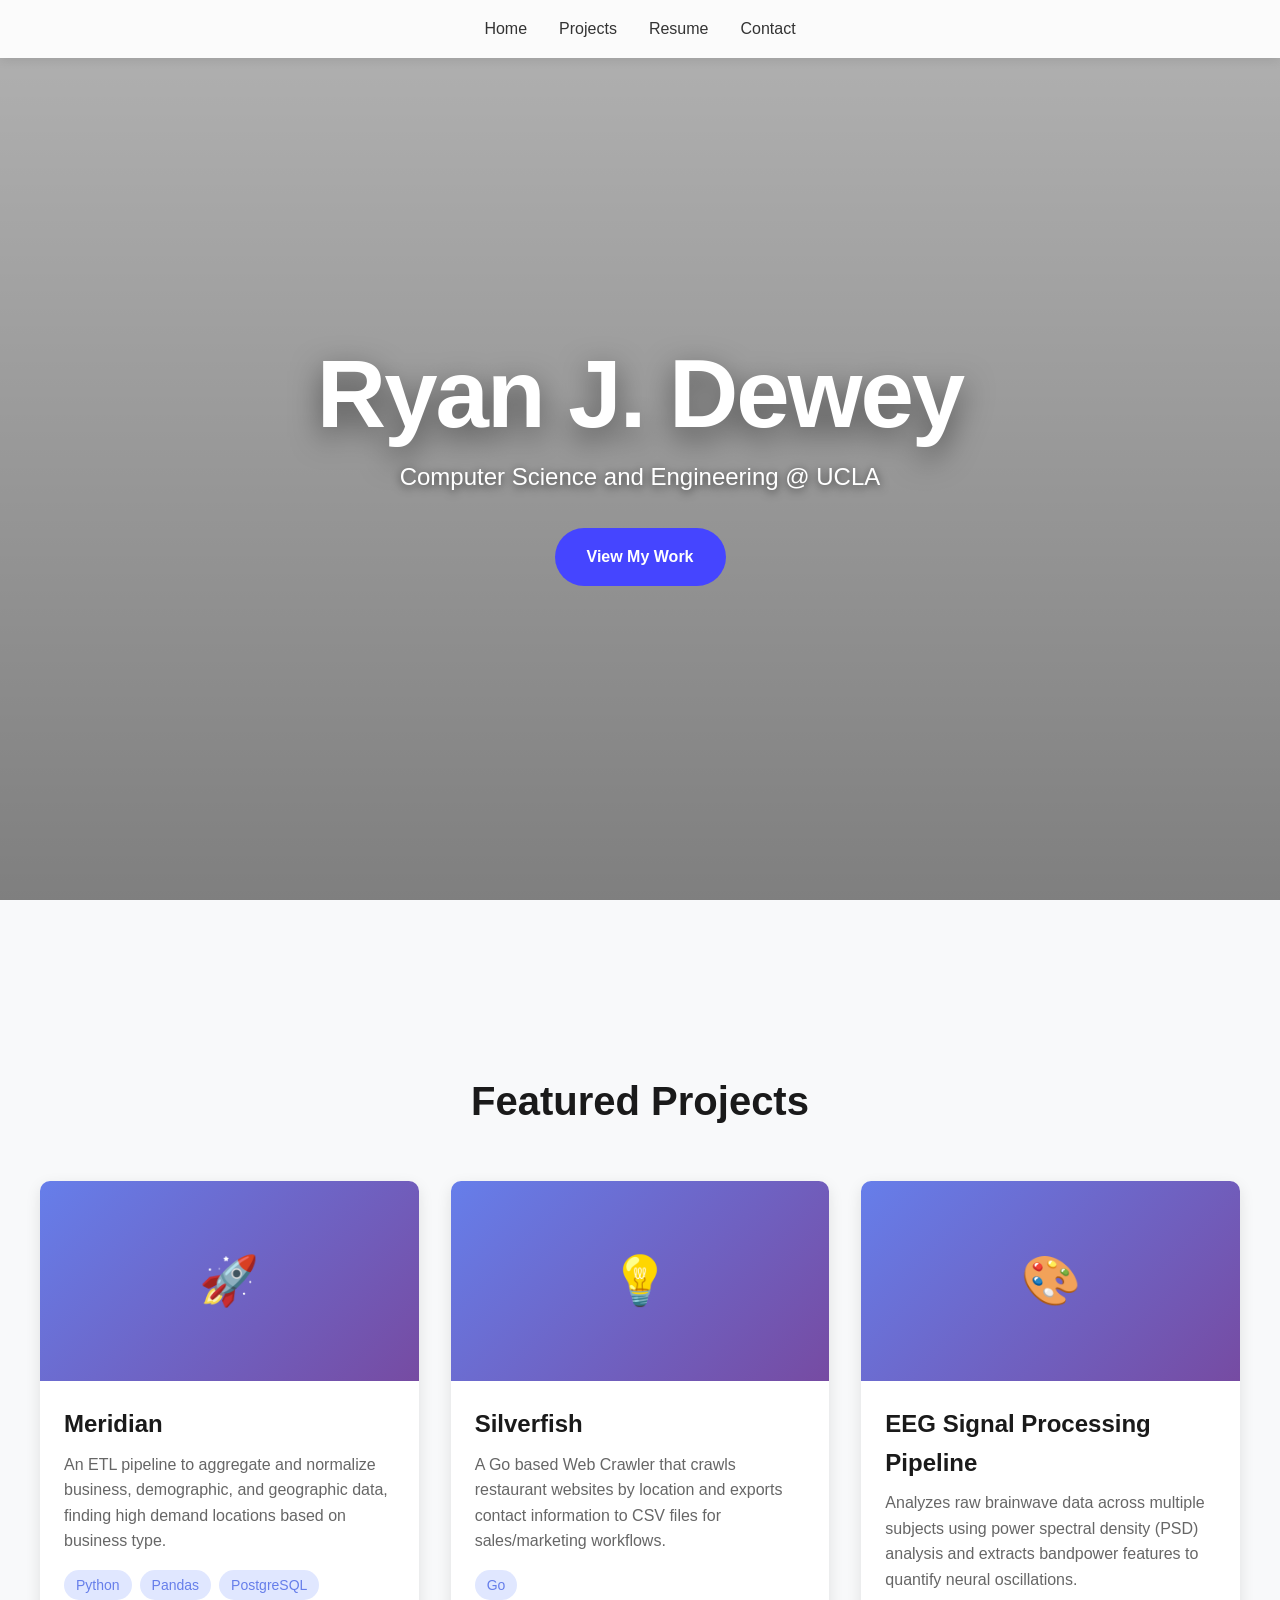
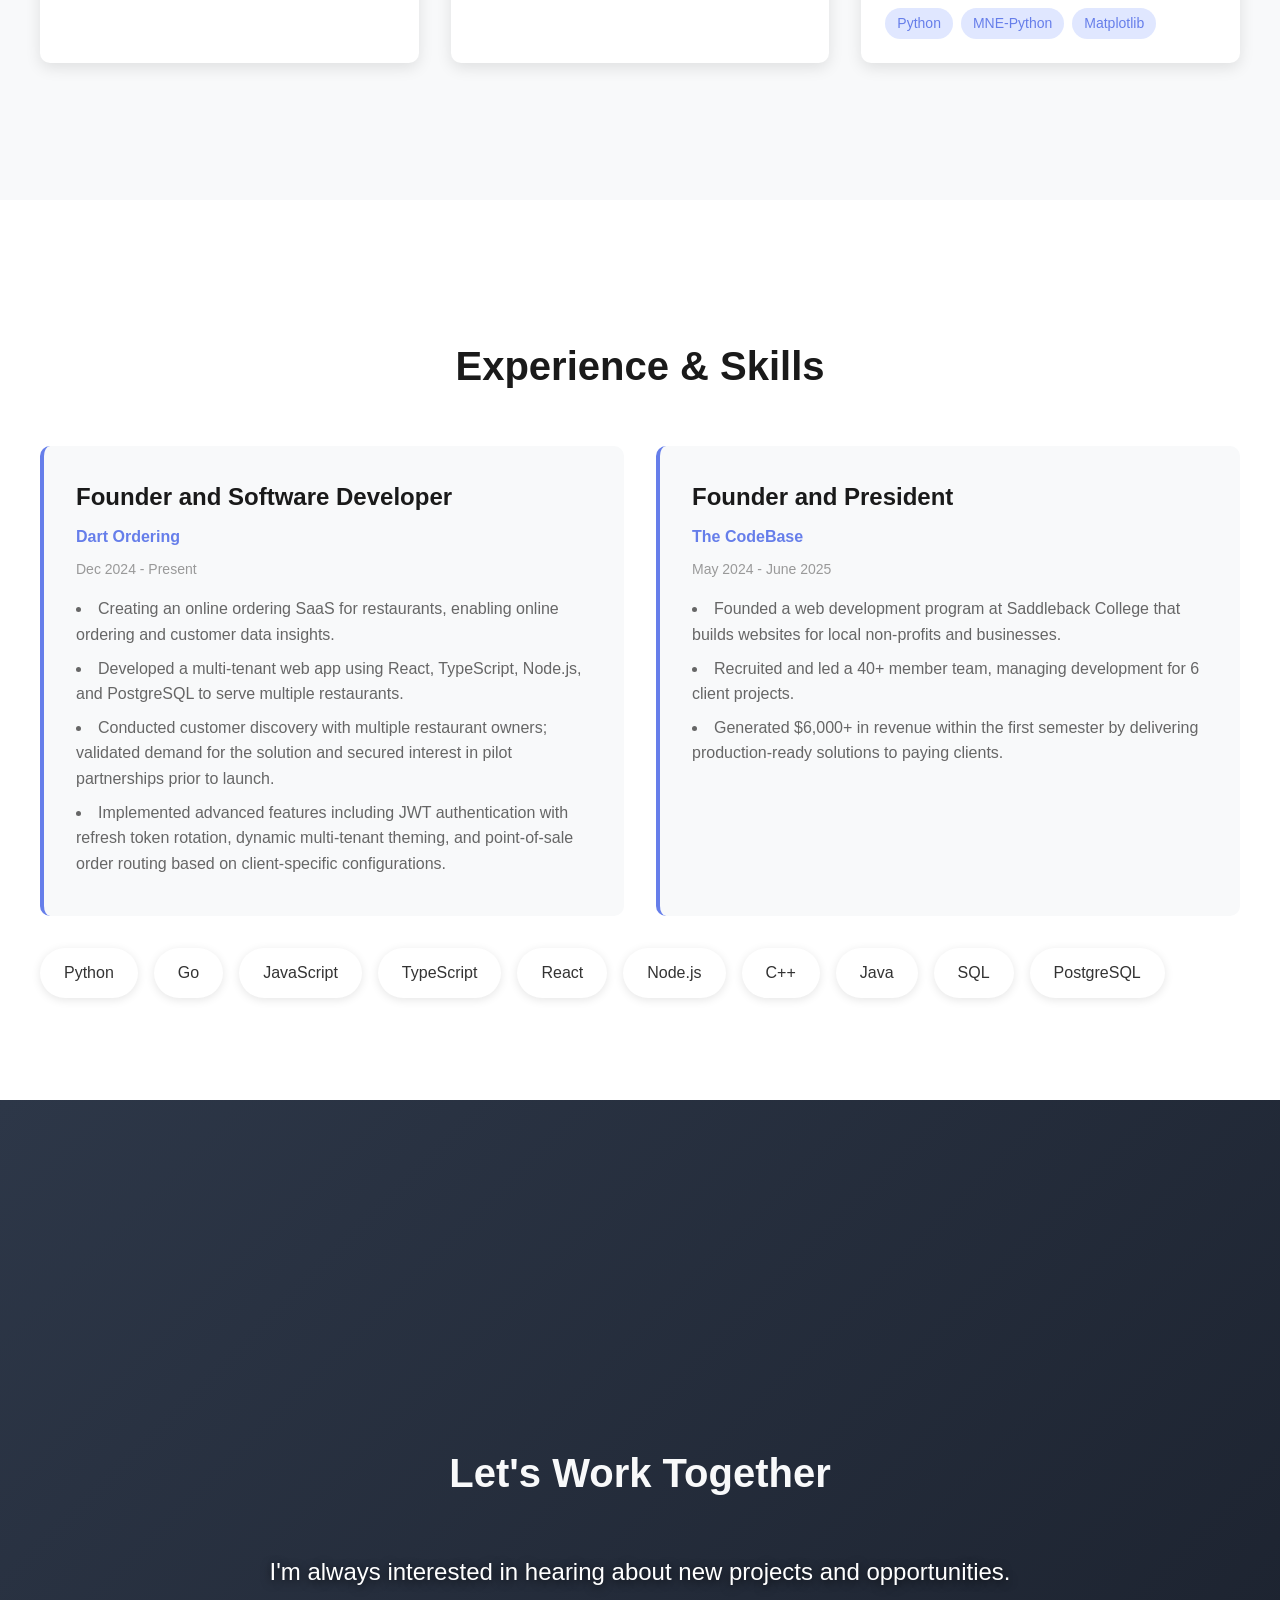
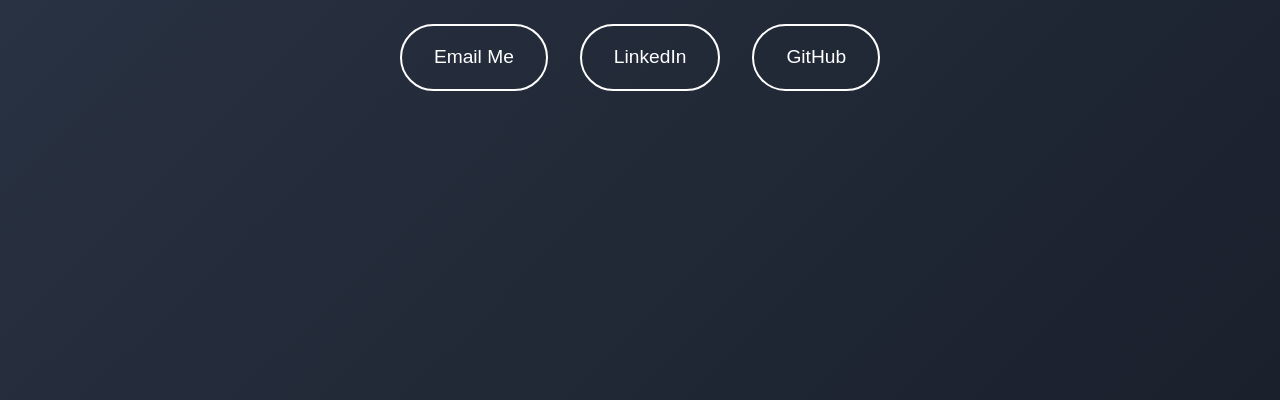
==== index.html @ 1f5902fd "Initial portfolio" ====
<!DOCTYPE html>
<html lang="en">
<head>
    <meta charset="UTF-8">
    <meta name="viewport" content="width=device-width, initial-scale=1.0">
    <title>Ryan J. Dewey</title>
    <link rel="stylesheet" href="styles.css">
    <script src="script.js" defer></script>
</head>
<body>
    <nav>
        <ul>
            <li><a href="#hero">Home</a></li>
            <li><a href="#projects">Projects</a></li>
            <li><a href="#resume">Resume</a></li>
            <li><a href="#contact">Contact</a></li>
        </ul>
    </nav>

    <section id="hero">
        <div class="container">
            <h1>Ryan J. Dewey</h1>
            <p class="subtitle">Computer Science and Engineering @ UCLA</p>
            <a href="#projects" class="cta-button">View My Work</a>
        </div>
    </section>

    <section id="projects">
        <div class="container">
            <h2>Featured Projects</h2>
            <div class="projects-grid">
                <div class="project-card">
                    <div class="project-image">🚀</div>
                    <div class="project-content">
                        <h3 class="project-title">Meridian</h3>
                        <p class="project-description">An ETL pipeline to aggregate and normalize business, demographic, and geographic data, finding high demand locations based on business type.</p>
                        <div class="project-tech">
                            <span class="tech-tag">Python</span>
                            <span class="tech-tag">Pandas</span>
                            <span class="tech-tag">PostgreSQL</span>
                        </div>
                    </div>
                </div>
                
                <div class="project-card">
                    <div class="project-image">💡</div>
                    <div class="project-content">
                        <h3 class="project-title">Silverfish</h3>
                        <p class="project-description">A Go based Web Crawler that crawls restaurant websites by location and exports contact information to CSV files for sales/marketing workflows.</p>
                        <div class="project-tech">
                            <span class="tech-tag">Go</span>
                        </div>
                    </div>
                </div>
                
                <div class="project-card">
                    <div class="project-image">🎨</div>
                    <div class="project-content">
                        <h3 class="project-title">EEG Signal Processing Pipeline</h3>
                        <p class="project-description">Analyzes raw brainwave data across multiple subjects using power spectral density (PSD) analysis and extracts bandpower features to quantify neural oscillations.</p>
                        <div class="project-tech">
                            <span class="tech-tag">Python</span>
                            <span class="tech-tag">MNE-Python</span>
                            <span class="tech-tag">Matplotlib</span>
                        </div>
                    </div>
                </div>
            </div>
        </div>
    </section>

    <section id="resume">
        <div class="container">
            <h2>Experience & Skills</h2>
            <div class="resume-grid">
                <div class="resume-card">
                    <h3>Founder and Software Developer</h3>
                    <div class="company">Dart Ordering</div>
                    <div class="date">Dec 2024 - Present</div>
                    <ul>
                        <li>Creating an online ordering SaaS for restaurants, enabling online ordering and customer data insights.</li>
                        <li>Developed a multi-tenant web app using React, TypeScript, Node.js, and PostgreSQL to serve multiple restaurants.</li>
                        <li>Conducted customer discovery with multiple restaurant owners; validated demand for the solution and secured interest in pilot partnerships prior to launch.</li>
                        <li>Implemented advanced features including JWT authentication with refresh token rotation, dynamic multi-tenant theming, and point-of-sale order routing based on client-specific configurations.</li>
                    </ul>
                </div>
                
                <div class="resume-card">
                    <h3>Founder and President</h3>
                    <div class="company">The CodeBase</div>
                    <div class="date">May 2024 - June 2025</div>
                    <ul>
                        <li>Founded a web development program at Saddleback College that builds websites for local non-profits and businesses.</li>
                        <li>Recruited and led a 40+ member team, managing development for 6 client projects.</li>
                        <li>Generated $6,000+ in revenue within the first semester by delivering production-ready solutions to paying clients.</li>
                    </ul>
                </div>
                
            </div>
            
            <div class="skills">
                <span class="skill">Python</span>
                <span class="skill">Go</span>
                <span class="skill">JavaScript</span>
                <span class="skill">TypeScript</span>
                <span class="skill">React</span>
                <span class="skill">Node.js</span>
                <span class="skill">C++</span>
                <span class="skill">Java</span>
                <span class="skill">SQL</span>
                <span class="skill">PostgreSQL</span>
            </div>
        </div>
    </section>

    <section id="contact">
        <div class="container">
            <h2>Let's Work Together</h2>
            <p class="subtitle">I'm always interested in hearing about new projects and opportunities.</p>
            <div class="contact-links">
                <a href="mailto:ryandewey6@icloud.com" class="contact-link" target="_blank">Email Me</a>
                <a href="https://linkedin.com/in/ryandewey4" class="contact-link" target="_blank">LinkedIn</a>
                <a href="https://github.com/RyanDewey" class="contact-link" target="_blank">GitHub</a>
            </div>
        </div>
    </section>
</body>
</html>
---- styles.css ----
* {
    margin: 0;
    padding: 0;
    box-sizing: border-box;
}

body {
    font-family: -apple-system, BlinkMacSystemFont, 'Segoe UI', Roboto, Oxygen, Ubuntu, Cantarell, sans-serif;
    line-height: 1.6;
    color: #333;
    background: #fff;
}

nav {
    position: fixed;
    top: 0;
    width: 100%;
    background: rgba(255, 255, 255, 0.95);
    backdrop-filter: blur(10px);
    z-index: 1000;
    padding: 1rem 2rem;
    box-shadow: 0 2px 10px rgba(0,0,0,0.1);
}

nav ul {
    list-style: none;
    display: flex;
    justify-content: center;
    gap: 2rem;
}

nav a {
    text-decoration: none;
    color: #333;
    font-weight: 500;
    transition: color 0.3s;
}

nav a:hover {
    color: #6366f1;
}

section {
    min-height: 100vh;
    padding: 6rem 2rem 4rem;
    display: flex;
    align-items: center;
    justify-content: center;
}

.container {
    max-width: 1200px;
    width: 100%;
}

/* Hero Section */
#hero {
    background: url('https://images.unsplash.com/photo-1444723121867-7a241cacace9?q=80&w=2070&auto=format&fit=crop') center/cover no-repeat;
    color: white;
    text-align: center;
    position: relative;
    overflow: hidden;
}

#hero::before {
    content: '';
    position: absolute;
    top: 0;
    left: 0;
    right: 0;
    bottom: 0;
    background: linear-gradient(to bottom, rgba(0,0,0,0.3) 0%, rgba(0,0,0,0.5) 100%);
    z-index: 1;
}

#hero .container {
    position: relative;
    z-index: 2;
}

h1 {
    font-size: 6rem;
    margin-bottom: 1rem;
    animation: fadeInUp 0.8s ease;
    font-weight: 800;
    letter-spacing: -2px;
    text-shadow: 0 10px 30px rgba(0,0,0,0.5);
    mix-blend-mode: screen;
    line-height: 1;
}

.subtitle {
    font-size: 1.5rem;
    margin-bottom: 2rem;
    opacity: 1;
    animation: fadeInUp 0.8s ease 0.2s backwards;
    text-shadow: 0 2px 10px rgba(0,0,0,0.7);
}

.cta-button {
    display: inline-block;
    padding: 1rem 2rem;
    background: rgb(69, 69, 255);
    color: white;
    text-decoration: none;
    border-radius: 50px;
    font-weight: 600;
    transition: transform 0.3s, box-shadow 0.3s;
    animation: fadeInUp 0.8s ease 0.4s backwards;
}

.cta-button:hover {
    transform: translateY(-2px);
    box-shadow: 0 10px 25px rgba(102, 126, 234, 0.4);
    background: #7072ff;
}

/* Projects Section */
#projects {
    background: #f8f9fa;
}

h2 {
    font-size: 2.5rem;
    margin-bottom: 3rem;
    text-align: center;
    color: #1a1a1a;
}

.projects-grid {
    display: grid;
    grid-template-columns: repeat(auto-fit, minmax(300px, 1fr));
    gap: 2rem;
}

.project-card {
    background: white;
    border-radius: 10px;
    overflow: hidden;
    box-shadow: 0 5px 15px rgba(0,0,0,0.1);
    transition: transform 0.3s, box-shadow 0.3s;
}

.project-card:hover {
    transform: translateY(-10px);
    box-shadow: 0 15px 35px rgba(0,0,0,0.2);
}

.project-image {
    width: 100%;
    height: 200px;
    background: linear-gradient(135deg, #667eea 0%, #764ba2 100%);
    display: flex;
    align-items: center;
    justify-content: center;
    font-size: 3rem;
    color: white;
}

.project-content {
    padding: 1.5rem;
}

.project-title {
    font-size: 1.5rem;
    margin-bottom: 0.5rem;
    color: #1a1a1a;
}

.project-description {
    color: #666;
    margin-bottom: 1rem;
}

.project-tech {
    display: flex;
    flex-wrap: wrap;
    gap: 0.5rem;
}

.tech-tag {
    padding: 0.25rem 0.75rem;
    background: #e0e7ff;
    color: #667eea;
    border-radius: 20px;
    font-size: 0.875rem;
}

/* Resume Section */
#resume {
    background: white;
}

.resume-grid {
    display: grid;
    grid-template-columns: repeat(auto-fit, minmax(300px, 1fr));
    gap: 2rem;
}

.resume-card {
    padding: 2rem;
    background: #f8f9fa;
    border-radius: 10px;
    border-left: 4px solid #667eea;
}

.resume-card h3 {
    font-size: 1.5rem;
    margin-bottom: 0.5rem;
    color: #1a1a1a;
}

.resume-card .company {
    color: #667eea;
    font-weight: 600;
    margin-bottom: 0.5rem;
}

.resume-card .date {
    color: #999;
    font-size: 0.875rem;
    margin-bottom: 1rem;
}

.resume-card ul {
    list-style-position: inside;
    color: #666;
}

.resume-card li {
    margin-bottom: 0.5rem;
}

.skills {
    display: flex;
    flex-wrap: wrap;
    gap: 1rem;
    margin-top: 2rem;
}

.skill {
    padding: 0.75rem 1.5rem;
    background: white;
    border-radius: 50px;
    box-shadow: 0 2px 10px rgba(0,0,0,0.1);
    font-weight: 500;
}

/* Contact Section */
#contact {
    background: linear-gradient(135deg, #2d3748 0%, #1a202c 100%);
    color: white;
    text-align: center;
}

#contact h2 {
    color: #f8f9fa;
}

.contact-links {
    display: flex;
    justify-content: center;
    gap: 2rem;
    margin-top: 2rem;
}

.contact-link {
    color: white;
    text-decoration: none;
    font-size: 1.2rem;
    padding: 1rem 2rem;
    border: 2px solid white;
    border-radius: 50px;
    transition: background 0.3s, color 0.3s;
}

.contact-link:hover {
    background: white;
    color: #2d3748;
}

@keyframes fadeInUp {
    from {
        opacity: 0;
        transform: translateY(30px);
    }
    to {
        opacity: 1;
        transform: translateY(0);
    }
}

@media (max-width: 768px) {
    h1 {
        font-size: 2.5rem;
    }
    
    .subtitle {
        font-size: 1.2rem;
    }
    
    nav ul {
        gap: 1rem;
    }
    
    .contact-links {
        flex-direction: column;
        align-items: center;
    }
}
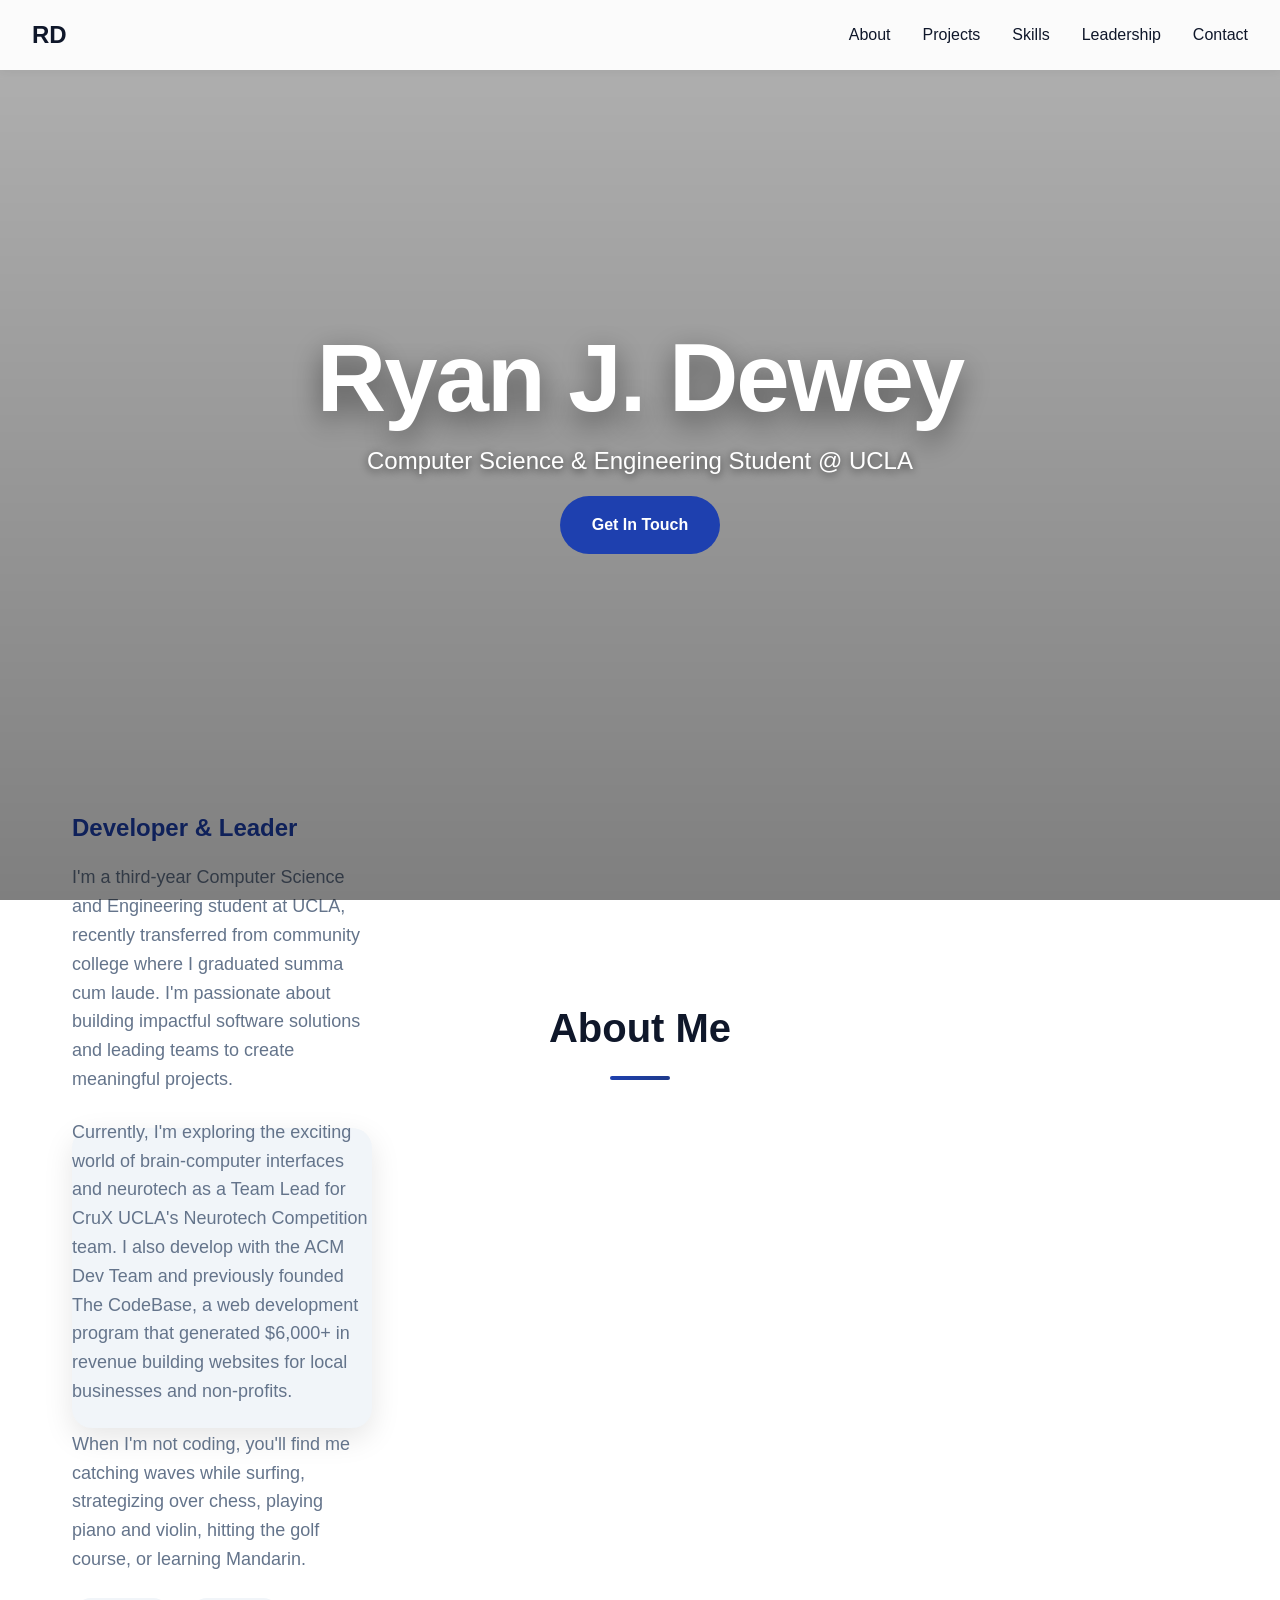
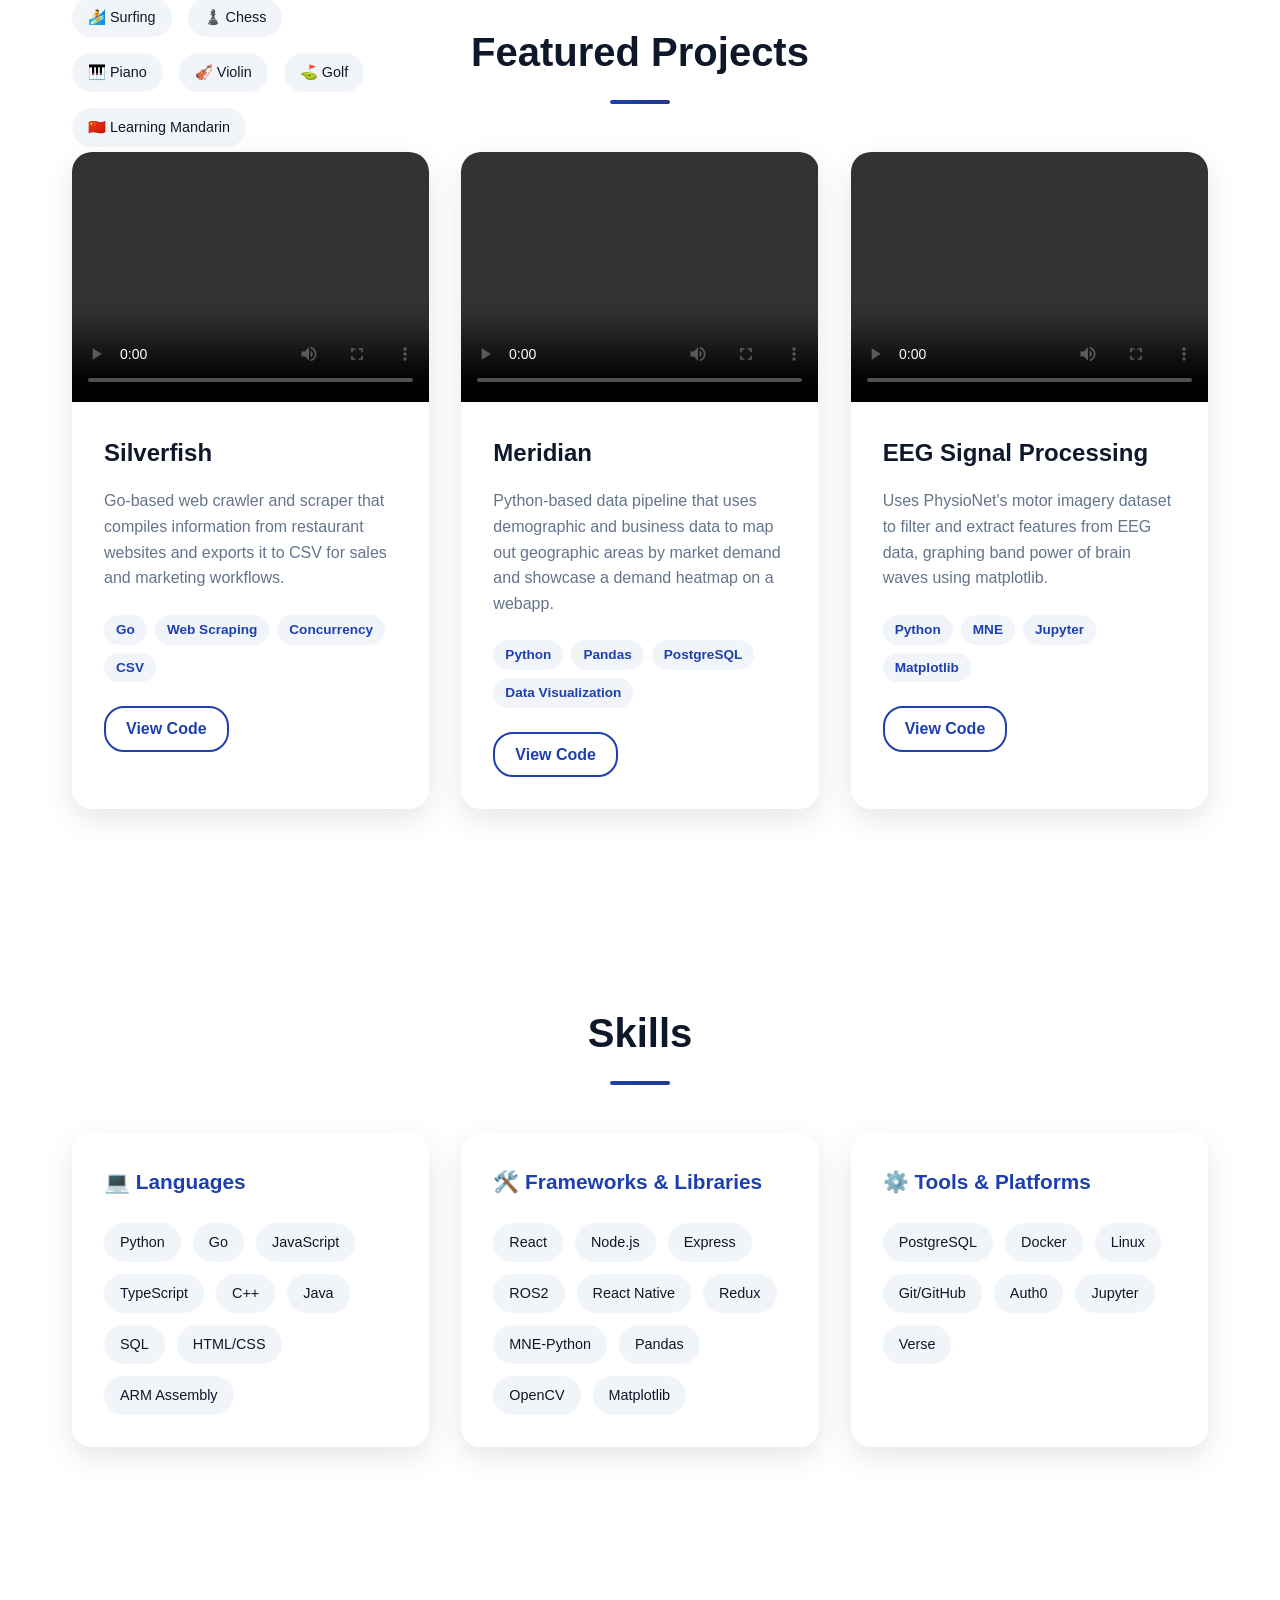
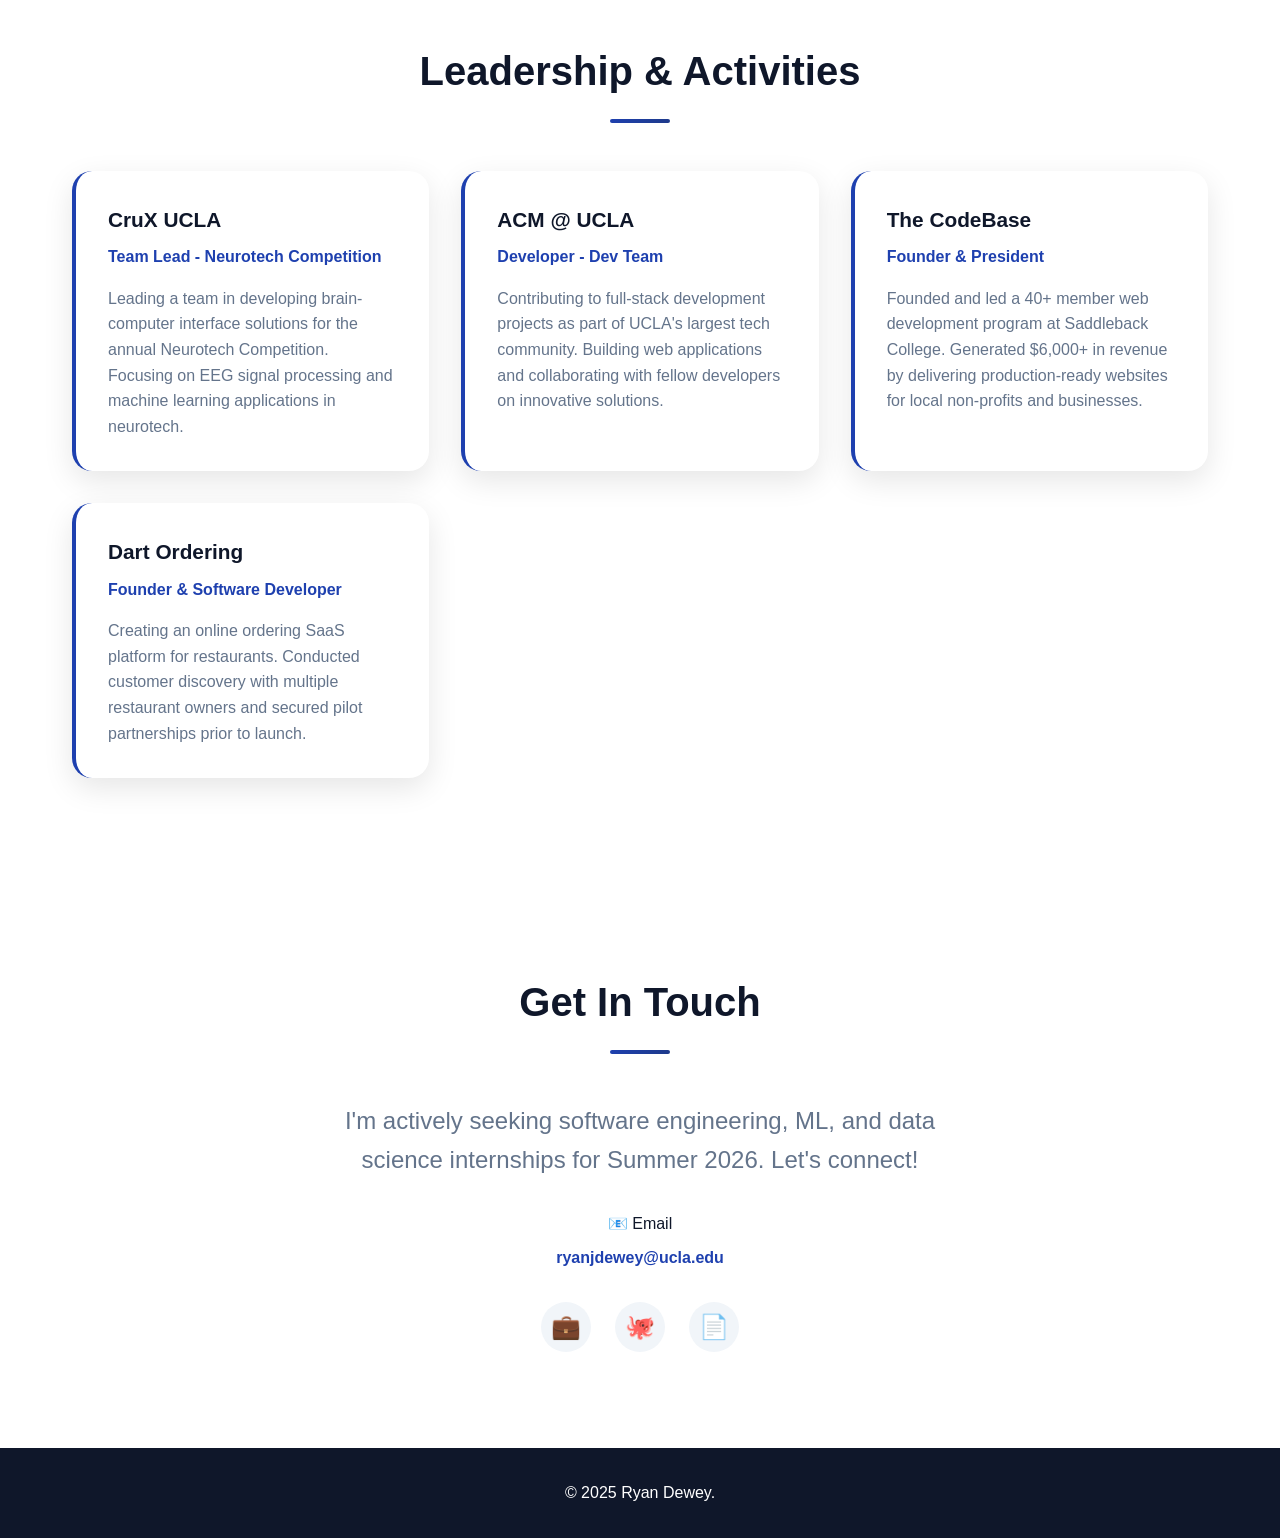
==== commit 43a304dd: "Edited about me and project sections" ====
--- a/index.html
+++ b/index.html
@@ -5,124 +5,231 @@
     <meta name="viewport" content="width=device-width, initial-scale=1.0">
     <title>Ryan J. Dewey</title>
     <link rel="stylesheet" href="styles.css">
-    <script src="script.js" defer></script>
+    <script src="script.js"></script>
 </head>
 <body>
-    <nav>
-        <ul>
-            <li><a href="#hero">Home</a></li>
-            <li><a href="#projects">Projects</a></li>
-            <li><a href="#resume">Resume</a></li>
-            <li><a href="#contact">Contact</a></li>
-        </ul>
+    <nav class="nav">
+        <div class="nav-content">
+            <a href="#" class="nav-logo">RD</a>
+            <ul class="nav-links">
+                <li><a href="#about">About</a></li>
+                <li><a href="#projects">Projects</a></li>
+                <li><a href="#skills">Skills</a></li>
+                <li><a href="#leadership">Leadership</a></li>
+                <li><a href="#contact">Contact</a></li>
+            </ul>
+        </div>
     </nav>
 
-    <section id="hero">
-        <div class="container">
+    <section class="hero">
+        <div class="hero-content">
             <h1>Ryan J. Dewey</h1>
-            <p class="subtitle">Computer Science and Engineering @ UCLA</p>
-            <a href="#projects" class="cta-button">View My Work</a>
+            <p class="subtitle">Computer Science & Engineering Student @ UCLA</p>
+            <a href="#contact" class="cta-button">Get In Touch</a>
+        </div>
+    </section>
+
+    <section id="about">
+        <h2 class="section-title">About Me</h2>
+        <div class="about-content">
+            <div class="about-image">
+                <img src=""
+            </div>
+            <div class="about-text">
+                <h3>Developer & Leader</h3>
+                <p>I'm a third-year Computer Science and Engineering student at UCLA, recently transferred from community college where I graduated summa cum laude. I'm passionate about building impactful software solutions and leading teams to create meaningful projects.</p>
+                <p>Currently, I'm exploring the exciting world of brain-computer interfaces and neurotech as a Team Lead for CruX UCLA's Neurotech Competition team. I also develop with the ACM Dev Team and previously founded The CodeBase, a web development program that generated $6,000+ in revenue building websites for local businesses and non-profits.</p>
+                <p>When I'm not coding, you'll find me catching waves while surfing, strategizing over chess, playing piano and violin, hitting the golf course, or learning Mandarin.</p>
+                <div class="hobbies">
+                    <span class="hobby-tag">🏄 Surfing</span>
+                    <span class="hobby-tag">♟️ Chess</span>
+                    <span class="hobby-tag">🎹 Piano</span>
+                    <span class="hobby-tag">🎻 Violin</span>
+                    <span class="hobby-tag">⛳ Golf</span>
+                    <span class="hobby-tag">🇨🇳 Learning Mandarin</span>
+                </div>
+            </div>
         </div>
     </section>
 
     <section id="projects">
-        <div class="container">
-            <h2>Featured Projects</h2>
-            <div class="projects-grid">
-                <div class="project-card">
-                    <div class="project-image">🚀</div>
-                    <div class="project-content">
-                        <h3 class="project-title">Meridian</h3>
-                        <p class="project-description">An ETL pipeline to aggregate and normalize business, demographic, and geographic data, finding high demand locations based on business type.</p>
-                        <div class="project-tech">
-                            <span class="tech-tag">Python</span>
-                            <span class="tech-tag">Pandas</span>
-                            <span class="tech-tag">PostgreSQL</span>
-                        </div>
-                    </div>
-                </div>
-                
-                <div class="project-card">
-                    <div class="project-image">💡</div>
-                    <div class="project-content">
-                        <h3 class="project-title">Silverfish</h3>
-                        <p class="project-description">A Go based Web Crawler that crawls restaurant websites by location and exports contact information to CSV files for sales/marketing workflows.</p>
-                        <div class="project-tech">
-                            <span class="tech-tag">Go</span>
-                        </div>
-                    </div>
-                </div>
-                
-                <div class="project-card">
-                    <div class="project-image">🎨</div>
-                    <div class="project-content">
-                        <h3 class="project-title">EEG Signal Processing Pipeline</h3>
-                        <p class="project-description">Analyzes raw brainwave data across multiple subjects using power spectral density (PSD) analysis and extracts bandpower features to quantify neural oscillations.</p>
-                        <div class="project-tech">
-                            <span class="tech-tag">Python</span>
-                            <span class="tech-tag">MNE-Python</span>
-                            <span class="tech-tag">Matplotlib</span>
-                        </div>
-                    </div>
-                </div>
-            </div>
-        </div>
-    </section>
-
-    <section id="resume">
-        <div class="container">
-            <h2>Experience & Skills</h2>
-            <div class="resume-grid">
-                <div class="resume-card">
-                    <h3>Founder and Software Developer</h3>
-                    <div class="company">Dart Ordering</div>
-                    <div class="date">Dec 2024 - Present</div>
-                    <ul>
-                        <li>Creating an online ordering SaaS for restaurants, enabling online ordering and customer data insights.</li>
-                        <li>Developed a multi-tenant web app using React, TypeScript, Node.js, and PostgreSQL to serve multiple restaurants.</li>
-                        <li>Conducted customer discovery with multiple restaurant owners; validated demand for the solution and secured interest in pilot partnerships prior to launch.</li>
-                        <li>Implemented advanced features including JWT authentication with refresh token rotation, dynamic multi-tenant theming, and point-of-sale order routing based on client-specific configurations.</li>
-                    </ul>
-                </div>
-                
-                <div class="resume-card">
-                    <h3>Founder and President</h3>
-                    <div class="company">The CodeBase</div>
-                    <div class="date">May 2024 - June 2025</div>
-                    <ul>
-                        <li>Founded a web development program at Saddleback College that builds websites for local non-profits and businesses.</li>
-                        <li>Recruited and led a 40+ member team, managing development for 6 client projects.</li>
-                        <li>Generated $6,000+ in revenue within the first semester by delivering production-ready solutions to paying clients.</li>
-                    </ul>
-                </div>
-                
-            </div>
+        <h2 class="section-title">Featured Projects</h2>
+        <div class="projects-grid">
+            <div class="project-card fade-in">
+                <div class="project-demo">
+                    <video class="demo-placeholder" controls>
+                        <source src="placeholder-demo.mp4" type="video/mp4">
+                        Your browser does not support the video tag.
+                    </video>
+                </div>
+                <div class="project-content">
+                    <h3>Silverfish</h3>
+                    <p>Go-based web crawler and scraper that compiles information from restaurant websites and exports it to CSV for sales and marketing workflows.</p>
+                    <div class="tech-stack">
+                        <span class="tech-tag">Go</span>
+                        <span class="tech-tag">Web Scraping</span>
+                        <span class="tech-tag">Concurrency</span>
+                        <span class="tech-tag">CSV</span>
+                    </div>
+                    <div class="project-links">
+                        <a href="https://github.com/RyanDewey/silverfish" target="_blank" class="project-link">View Code</a>
+                    </div>
+                </div>
+            </div>
+
+            <div class="project-card fade-in">
+                <div class="project-demo">
+                    <video class="demo-placeholder" controls>
+                        <source src="placeholder-demo.mp4" type="video/mp4">
+                        Your browser does not support the video tag.
+                    </video>
+                </div>
+                <div class="project-content">
+                    <h3>Meridian</h3>
+                    <p>Python-based data pipeline that uses demographic and business data to map out geographic areas by market demand and showcase a demand heatmap on a webapp.</p>
+                    <div class="tech-stack">
+                        <span class="tech-tag">Python</span>
+                        <span class="tech-tag">Pandas</span>
+                        <span class="tech-tag">PostgreSQL</span>
+                        <span class="tech-tag">Data Visualization</span>
+                    </div>
+                    <div class="project-links">
+                        <a href="https://github.com/RyanDewey/meridian" target="_blank" class="project-link">View Code</a>
+                    </div>
+                </div>
+            </div>
+
+            <div class="project-card fade-in">
+                <div class="project-demo">
+                    <video class="demo-placeholder" controls>
+                        <source src="placeholder-demo.mp4" type="video/mp4">
+                        Your browser does not support the video tag.
+                    </video>
+                </div>
+                <div class="project-content">
+                    <h3>EEG Signal Processing</h3>
+                    <p>Uses PhysioNet's motor imagery dataset to filter and extract features from EEG data, graphing band power of brain waves using matplotlib.</p>
+                    <div class="tech-stack">
+                        <span class="tech-tag">Python</span>
+                        <span class="tech-tag">MNE</span>
+                        <span class="tech-tag">Jupyter</span>
+                        <span class="tech-tag">Matplotlib</span>
+                    </div>
+                    <div class="project-links">
+                        <a href="https://github.com/RyanDewey/EEG-Processing-Pipeline" target="_blank" class="project-link">View Code</a>
+                    </div>
+                </div>
+            </div>
+        </div>
+    </section>
+
+    <section id="skills">
+        <h2 class="section-title">Skills</h2>
+        <div class="skills-container">
+            <div class="skill-category fade-in">
+                <h3>💻 Languages</h3>
+                <div class="skill-list">
+                    <span class="skill-item">Python</span>
+                    <span class="skill-item">Go</span>
+                    <span class="skill-item">JavaScript</span>
+                    <span class="skill-item">TypeScript</span>
+                    <span class="skill-item">C++</span>
+                    <span class="skill-item">Java</span>
+                    <span class="skill-item">SQL</span>
+                    <span class="skill-item">HTML/CSS</span>
+                    <span class="skill-item">ARM Assembly</span>
+                </div>
+            </div>
+
+            <div class="skill-category fade-in">
+                <h3>🛠️ Frameworks & Libraries</h3>
+                <div class="skill-list">
+                    <span class="skill-item">React</span>
+                    <span class="skill-item">Node.js</span>
+                    <span class="skill-item">Express</span>
+                    <span class="skill-item">ROS2</span>
+                    <span class="skill-item">React Native</span>
+                    <span class="skill-item">Redux</span>
+                    <span class="skill-item">MNE-Python</span>
+                    <span class="skill-item">Pandas</span>
+                    <span class="skill-item">OpenCV</span>
+                    <span class="skill-item">Matplotlib</span>
+                </div>
+            </div>
+
+            <div class="skill-category fade-in">
+                <h3>⚙️ Tools & Platforms</h3>
+                <div class="skill-list">
+                    <span class="skill-item">PostgreSQL</span>
+                    <span class="skill-item">Docker</span>
+                    <span class="skill-item">Linux</span>
+                    <span class="skill-item">Git/GitHub</span>
+                    <span class="skill-item">Auth0</span>
+                    <span class="skill-item">Jupyter</span>
+                    <span class="skill-item">Verse</span>
+                </div>
+            </div>
+        </div>
+    </section>
+
+    <section id="leadership">
+        <h2 class="section-title">Leadership & Activities</h2>
+        <div class="leadership-grid">
+            <div class="leadership-card fade-in">
+                <h3>CruX UCLA</h3>
+                <p class="role">Team Lead - Neurotech Competition</p>
+                <p>Leading a team in developing brain-computer interface solutions for the annual Neurotech Competition. Focusing on EEG signal processing and machine learning applications in neurotech.</p>
+            </div>
+
+            <div class="leadership-card fade-in">
+                <h3>ACM @ UCLA</h3>
+                <p class="role">Developer - Dev Team</p>
+                <p>Contributing to full-stack development projects as part of UCLA's largest tech community. Building web applications and collaborating with fellow developers on innovative solutions.</p>
+            </div>
+
+            <div class="leadership-card fade-in">
+                <h3>The CodeBase</h3>
+                <p class="role">Founder & President</p>
+                <p>Founded and led a 40+ member web development program at Saddleback College. Generated $6,000+ in revenue by delivering production-ready websites for local non-profits and businesses.</p>
+            </div>
+
+            <div class="leadership-card fade-in">
+                <h3>Dart Ordering</h3>
+                <p class="role">Founder & Software Developer</p>
+                <p>Creating an online ordering SaaS platform for restaurants. Conducted customer discovery with multiple restaurant owners and secured pilot partnerships prior to launch.</p>
+            </div>
+        </div>
+    </section>
+
+    <section id="contact">
+        <h2 class="section-title">Get In Touch</h2>
+        <div class="contact-content">
+            <p>I'm actively seeking software engineering, ML, and data science internships for Summer 2026. Let's connect!</p>
             
-            <div class="skills">
-                <span class="skill">Python</span>
-                <span class="skill">Go</span>
-                <span class="skill">JavaScript</span>
-                <span class="skill">TypeScript</span>
-                <span class="skill">React</span>
-                <span class="skill">Node.js</span>
-                <span class="skill">C++</span>
-                <span class="skill">Java</span>
-                <span class="skill">SQL</span>
-                <span class="skill">PostgreSQL</span>
-            </div>
-        </div>
-    </section>
-
-    <section id="contact">
-        <div class="container">
-            <h2>Let's Work Together</h2>
-            <p class="subtitle">I'm always interested in hearing about new projects and opportunities.</p>
             <div class="contact-links">
-                <a href="mailto:ryandewey6@icloud.com" class="contact-link" target="_blank">Email Me</a>
-                <a href="https://linkedin.com/in/ryandewey4" class="contact-link" target="_blank">LinkedIn</a>
-                <a href="https://github.com/RyanDewey" class="contact-link" target="_blank">GitHub</a>
-            </div>
-        </div>
-    </section>
+                <div class="contact-item">
+                    <span>📧 Email</span>
+                    <a href="mailto:ryanjdewey@ucla.edu">ryanjdewey@ucla.edu</a>
+                </div>
+            </div>
+
+            <div class="social-links">
+                <a href="https://www.linkedin.com/in/ryandewey4" target="_blank" class="social-link" title="LinkedIn">
+                    💼
+                </a>
+                <a href="https://github.com/RyanDewey" target="_blank" class="social-link" title="GitHub">
+                    🐙
+                </a>
+                <a href="#" onclick="downloadResume(); return false;" class="social-link" title="Download Resume">
+                    📄
+                </a>
+            </div>
+        </div>
+    </section>
+
+    <footer>
+        <p>&copy; 2025 Ryan Dewey.</p>
+    </footer>
+
 </body>
 </html>
--- a/styles.css
+++ b/styles.css
@@ -5,65 +5,88 @@
     box-sizing: border-box;
 }
 
+:root {
+    --primary: #1e40af;
+    --secondary: #1e3a8a;
+    --dark: #0f172a;
+    --gray: #64748b;
+    --light-gray: #f1f5f9;
+    --white: #ffffff;
+}
+
 body {
     font-family: -apple-system, BlinkMacSystemFont, 'Segoe UI', Roboto, Oxygen, Ubuntu, Cantarell, sans-serif;
+    color: var(--dark);
     line-height: 1.6;
-    color: #333;
-    background: #fff;
-}
-
-nav {
+    overflow-x: hidden;
+}
+
+.nav {
     position: fixed;
     top: 0;
     width: 100%;
     background: rgba(255, 255, 255, 0.95);
     backdrop-filter: blur(10px);
     z-index: 1000;
-    padding: 1rem 2rem;
-    box-shadow: 0 2px 10px rgba(0,0,0,0.1);
-}
-
-nav ul {
+    padding: 1rem 0;
+    box-shadow: 0 2px 10px rgba(0,0,0,0.05);
+    transition: all 0.3s ease;
+}
+
+.nav-content {
+    max-width: 100%;
+    margin: 0 auto;
+    display: flex;
+    justify-content: space-between;
+    align-items: center;
+    padding: 0 2rem;
+}
+
+.nav-logo {
+    font-size: 1.5rem;
+    font-weight: 700;
+    color: var(--dark);
+    text-decoration: none;
+}
+
+.nav-links {
+    display: flex;
+    gap: 2rem;
     list-style: none;
-    display: flex;
+}
+
+.nav-links a {
+    color: var(--dark);
+    text-decoration: none;
+    font-weight: 500;
+    transition: color 0.3s ease;
+}
+
+.nav-links a:hover {
+    color: var(--primary);
+}
+
+section {
+    padding: 6rem 2rem;
+    max-width: 1200px;
+    margin: 0 auto;
+}
+
+.hero {
+    min-height: 100vh;
+    display: flex;
+    align-items: center;
     justify-content: center;
-    gap: 2rem;
-}
-
-nav a {
-    text-decoration: none;
-    color: #333;
-    font-weight: 500;
-    transition: color 0.3s;
-}
-
-nav a:hover {
-    color: #6366f1;
-}
-
-section {
-    min-height: 100vh;
-    padding: 6rem 2rem 4rem;
-    display: flex;
-    align-items: center;
-    justify-content: center;
-}
-
-.container {
-    max-width: 1200px;
-    width: 100%;
-}
-
-/* Hero Section */
-#hero {
+    text-align: center;
+    padding-top: 80px;
     background: url('https://images.unsplash.com/photo-1444723121867-7a241cacace9?q=80&w=2070&auto=format&fit=crop') center/cover no-repeat;
-    color: white;
-    text-align: center;
     position: relative;
     overflow: hidden;
-}
-
-#hero::before {
+    max-width: none;
+    margin: 0;
+}
+
+.hero::before {
     content: '';
     position: absolute;
     top: 0;
@@ -74,210 +97,365 @@
     z-index: 1;
 }
 
-#hero .container {
+.hero-content {
+    animation: fadeInUp 1s ease;
     position: relative;
     z-index: 2;
 }
 
-h1 {
+.hero h1 {
     font-size: 6rem;
     margin-bottom: 1rem;
-    animation: fadeInUp 0.8s ease;
     font-weight: 800;
     letter-spacing: -2px;
     text-shadow: 0 10px 30px rgba(0,0,0,0.5);
-    mix-blend-mode: screen;
+    color: white;
     line-height: 1;
 }
 
-.subtitle {
+.hero .subtitle {
     font-size: 1.5rem;
-    margin-bottom: 2rem;
+    color: white;
+    margin-bottom: 1rem;
+    text-shadow: 0 2px 10px rgba(0,0,0,0.7);
     opacity: 1;
-    animation: fadeInUp 0.8s ease 0.2s backwards;
+}
+
+.hero p {
+    font-size: 1.125rem;
+    color: white;
+    max-width: 700px;
+    margin: 0 auto 2rem;
     text-shadow: 0 2px 10px rgba(0,0,0,0.7);
 }
 
 .cta-button {
     display: inline-block;
     padding: 1rem 2rem;
-    background: rgb(69, 69, 255);
+    background: #1e40af;
     color: white;
     text-decoration: none;
     border-radius: 50px;
     font-weight: 600;
-    transition: transform 0.3s, box-shadow 0.3s;
+    transition: transform 0.3s ease, box-shadow 0.3s ease;
     animation: fadeInUp 0.8s ease 0.4s backwards;
 }
 
 .cta-button:hover {
     transform: translateY(-2px);
-    box-shadow: 0 10px 25px rgba(102, 126, 234, 0.4);
-    background: #7072ff;
-}
-
-/* Projects Section */
-#projects {
-    background: #f8f9fa;
-}
-
-h2 {
+    background: #1e3a8a;
+}
+
+.section-title {
     font-size: 2.5rem;
     margin-bottom: 3rem;
     text-align: center;
-    color: #1a1a1a;
+    position: relative;
+}
+
+.section-title::after {
+    content: '';
+    display: block;
+    width: 60px;
+    height: 4px;
+    background: linear-gradient(135deg, var(--primary), var(--secondary));
+    margin: 1rem auto 0;
+    border-radius: 2px;
+}
+
+.about-content {
+    display: grid;
+    grid-template-columns: 300px 1fr;
+    gap: 4rem;
+    align-items: center;
+}
+
+.about-image {
+    width: 300px;
+    height: 300px;
+    border-radius: 20px;
+    background: var(--light-gray);
+    display: flex;
+    align-items: center;
+    justify-content: center;
+    font-size: 4rem;
+    box-shadow: 0 10px 30px rgba(0,0,0,0.1);
+    transition: transform 0.3s ease;
+}
+
+.about-image:hover {
+    transform: scale(1.05);
+}
+
+.about-text h3 {
+    font-size: 1.5rem;
+    margin-bottom: 1rem;
+    color: var(--primary);
+}
+
+.about-text p {
+    color: var(--gray);
+    margin-bottom: 1.5rem;
+    font-size: 1.125rem;
+}
+
+.hobbies {
+    display: flex;
+    flex-wrap: wrap;
+    gap: 1rem;
+    margin-top: 1.5rem;
+}
+
+.hobby-tag {
+    padding: 0.5rem 1rem;
+    background: var(--light-gray);
+    border-radius: 20px;
+    color: var(--dark);
+    font-size: 0.9rem;
+    font-weight: 500;
 }
 
 .projects-grid {
+    display: grid;
+    grid-template-columns: repeat(auto-fit, minmax(350px, 1fr));
+    gap: 2rem;
+}
+
+.project-card {
+    background: white;
+    border-radius: 20px;
+    overflow: hidden;
+    box-shadow: 0 10px 30px rgba(0,0,0,0.1);
+    transition: transform 0.3s ease, box-shadow 0.3s ease;
+}
+
+.project-card:hover {
+    transform: translateY(-10px);
+    box-shadow: 0 20px 40px rgba(0,0,0,0.15);
+}
+
+.project-demo {
+    width: 100%;
+    height: 250px;
+    background: var(--light-gray);
+    position: relative;
+    overflow: hidden;
+}
+
+.project-demo video {
+    width: 100%;
+    height: 100%;
+    object-fit: cover;
+}
+
+.demo-placeholder {
+    width: 100%;
+    height: 100%;
+    display: flex;
+    align-items: center;
+    justify-content: center;
+    font-size: 3rem;
+    color: var(--gray);
+}
+
+.project-content {
+    padding: 2rem;
+}
+
+.project-content h3 {
+    font-size: 1.5rem;
+    margin-bottom: 1rem;
+    color: var(--dark);
+}
+
+.project-content p {
+    color: var(--gray);
+    margin-bottom: 1.5rem;
+}
+
+.tech-stack {
+    display: flex;
+    flex-wrap: wrap;
+    gap: 0.5rem;
+    margin-bottom: 1.5rem;
+}
+
+.tech-tag {
+    padding: 0.25rem 0.75rem;
+    background: var(--light-gray);
+    border-radius: 15px;
+    font-size: 0.85rem;
+    color: var(--primary);
+    font-weight: 600;
+}
+
+.project-links {
+    display: flex;
+    gap: 1rem;
+}
+
+.project-link {
+    padding: 0.5rem 1.25rem;
+    border: 2px solid var(--primary);
+    color: var(--primary);
+    text-decoration: none;
+    border-radius: 20px;
+    font-weight: 600;
+    transition: all 0.3s ease;
+}
+
+.project-link:hover {
+    background: var(--primary);
+    color: white;
+}
+
+.skills-container {
     display: grid;
     grid-template-columns: repeat(auto-fit, minmax(300px, 1fr));
     gap: 2rem;
 }
 
-.project-card {
+.skill-category {
     background: white;
-    border-radius: 10px;
-    overflow: hidden;
-    box-shadow: 0 5px 15px rgba(0,0,0,0.1);
-    transition: transform 0.3s, box-shadow 0.3s;
-}
-
-.project-card:hover {
-    transform: translateY(-10px);
-    box-shadow: 0 15px 35px rgba(0,0,0,0.2);
-}
-
-.project-image {
-    width: 100%;
-    height: 200px;
-    background: linear-gradient(135deg, #667eea 0%, #764ba2 100%);
-    display: flex;
-    align-items: center;
-    justify-content: center;
-    font-size: 3rem;
-    color: white;
-}
-
-.project-content {
-    padding: 1.5rem;
-}
-
-.project-title {
-    font-size: 1.5rem;
-    margin-bottom: 0.5rem;
-    color: #1a1a1a;
-}
-
-.project-description {
-    color: #666;
-    margin-bottom: 1rem;
-}
-
-.project-tech {
+    padding: 2rem;
+    border-radius: 20px;
+    box-shadow: 0 10px 30px rgba(0,0,0,0.1);
+    transition: transform 0.3s ease;
+}
+
+.skill-category:hover {
+    transform: translateY(-5px);
+}
+
+.skill-category h3 {
+    font-size: 1.3rem;
+    margin-bottom: 1.5rem;
+    color: var(--primary);
+    display: flex;
+    align-items: center;
+    gap: 0.5rem;
+}
+
+.skill-list {
     display: flex;
     flex-wrap: wrap;
-    gap: 0.5rem;
-}
-
-.tech-tag {
-    padding: 0.25rem 0.75rem;
-    background: #e0e7ff;
-    color: #667eea;
-    border-radius: 20px;
-    font-size: 0.875rem;
-}
-
-/* Resume Section */
-#resume {
-    background: white;
-}
-
-.resume-grid {
+    gap: 0.75rem;
+}
+
+.skill-item {
+    padding: 0.5rem 1rem;
+    background: var(--light-gray);
+    border-radius: 20px;
+    font-size: 0.9rem;
+    color: var(--dark);
+    font-weight: 500;
+}
+
+.leadership-grid {
     display: grid;
     grid-template-columns: repeat(auto-fit, minmax(300px, 1fr));
     gap: 2rem;
 }
 
-.resume-card {
+.leadership-card {
+    background: white;
     padding: 2rem;
-    background: #f8f9fa;
-    border-radius: 10px;
-    border-left: 4px solid #667eea;
-}
-
-.resume-card h3 {
+    border-radius: 20px;
+    box-shadow: 0 10px 30px rgba(0,0,0,0.1);
+    transition: transform 0.3s ease;
+    border-left: 4px solid var(--primary);
+}
+
+.leadership-card:hover {
+    transform: translateY(-5px);
+}
+
+.leadership-card h3 {
+    font-size: 1.3rem;
+    margin-bottom: 0.5rem;
+    color: var(--dark);
+}
+
+.leadership-card .role {
+    color: var(--primary);
+    font-weight: 600;
+    margin-bottom: 1rem;
+}
+
+.leadership-card p {
+    color: var(--gray);
+}
+
+.contact-content {
+    text-align: center;
+    max-width: 600px;
+    margin: 0 auto;
+}
+
+.contact-content p {
     font-size: 1.5rem;
-    margin-bottom: 0.5rem;
-    color: #1a1a1a;
-}
-
-.resume-card .company {
-    color: #667eea;
-    font-weight: 600;
-    margin-bottom: 0.5rem;
-}
-
-.resume-card .date {
-    color: #999;
-    font-size: 0.875rem;
-    margin-bottom: 1rem;
-}
-
-.resume-card ul {
-    list-style-position: inside;
-    color: #666;
-}
-
-.resume-card li {
-    margin-bottom: 0.5rem;
-}
-
-.skills {
-    display: flex;
-    flex-wrap: wrap;
-    gap: 1rem;
-    margin-top: 2rem;
-}
-
-.skill {
-    padding: 0.75rem 1.5rem;
-    background: white;
-    border-radius: 50px;
-    box-shadow: 0 2px 10px rgba(0,0,0,0.1);
-    font-weight: 500;
-}
-
-/* Contact Section */
-#contact {
-    background: linear-gradient(135deg, #2d3748 0%, #1a202c 100%);
-    color: white;
-    text-align: center;
-}
-
-#contact h2 {
-    color: #f8f9fa;
+    color: var(--gray);
+    margin-bottom: 2rem;
 }
 
 .contact-links {
     display: flex;
     justify-content: center;
     gap: 2rem;
+    flex-wrap: wrap;
+    margin-bottom: 2rem;
+}
+
+.contact-item {
+    display: flex;
+    flex-direction: column;
+    align-items: center;
+    gap: 0.5rem;
+}
+
+.contact-item a {
+    color: var(--primary);
+    text-decoration: none;
+    font-weight: 600;
+    transition: color 0.3s ease;
+}
+
+.contact-item a:hover {
+    color: var(--secondary);
+}
+
+.social-links {
+    display: flex;
+    justify-content: center;
+    gap: 1.5rem;
     margin-top: 2rem;
 }
 
-.contact-link {
-    color: white;
+.social-link {
+    width: 50px;
+    height: 50px;
+    border-radius: 50%;
+    background: var(--light-gray);
+    display: flex;
+    align-items: center;
+    justify-content: center;
     text-decoration: none;
-    font-size: 1.2rem;
-    padding: 1rem 2rem;
-    border: 2px solid white;
-    border-radius: 50px;
-    transition: background 0.3s, color 0.3s;
-}
-
-.contact-link:hover {
-    background: white;
-    color: #2d3748;
+    color: var(--dark);
+    font-size: 1.5rem;
+    transition: all 0.3s ease;
+}
+
+.social-link:hover {
+    background: linear-gradient(135deg, var(--primary), var(--secondary));
+    color: white;
+    transform: translateY(-3px);
+}
+
+footer {
+    background: var(--dark);
+    color: white;
+    text-align: center;
+    padding: 2rem;
 }
 
 @keyframes fadeInUp {
@@ -291,21 +469,37 @@
     }
 }
 
+.fade-in {
+    opacity: 0;
+    animation: fadeInUp 0.8s ease forwards;
+}
+
 @media (max-width: 768px) {
-    h1 {
+    .hero h1 {
         font-size: 2.5rem;
     }
-    
-    .subtitle {
-        font-size: 1.2rem;
-    }
-    
-    nav ul {
+
+    .about-content {
+        grid-template-columns: 1fr;
+        text-align: center;
+    }
+
+    .about-image {
+        margin: 0 auto;
+    }
+
+    .nav-links {
         gap: 1rem;
-    }
-    
-    .contact-links {
-        flex-direction: column;
-        align-items: center;
-    }
-}
+        font-size: 0.9rem;
+    }
+
+    section {
+        padding: 4rem 1rem;
+    }
+
+    .projects-grid,
+    .skills-container,
+    .leadership-grid {
+        grid-template-columns: 1fr;
+    }
+}
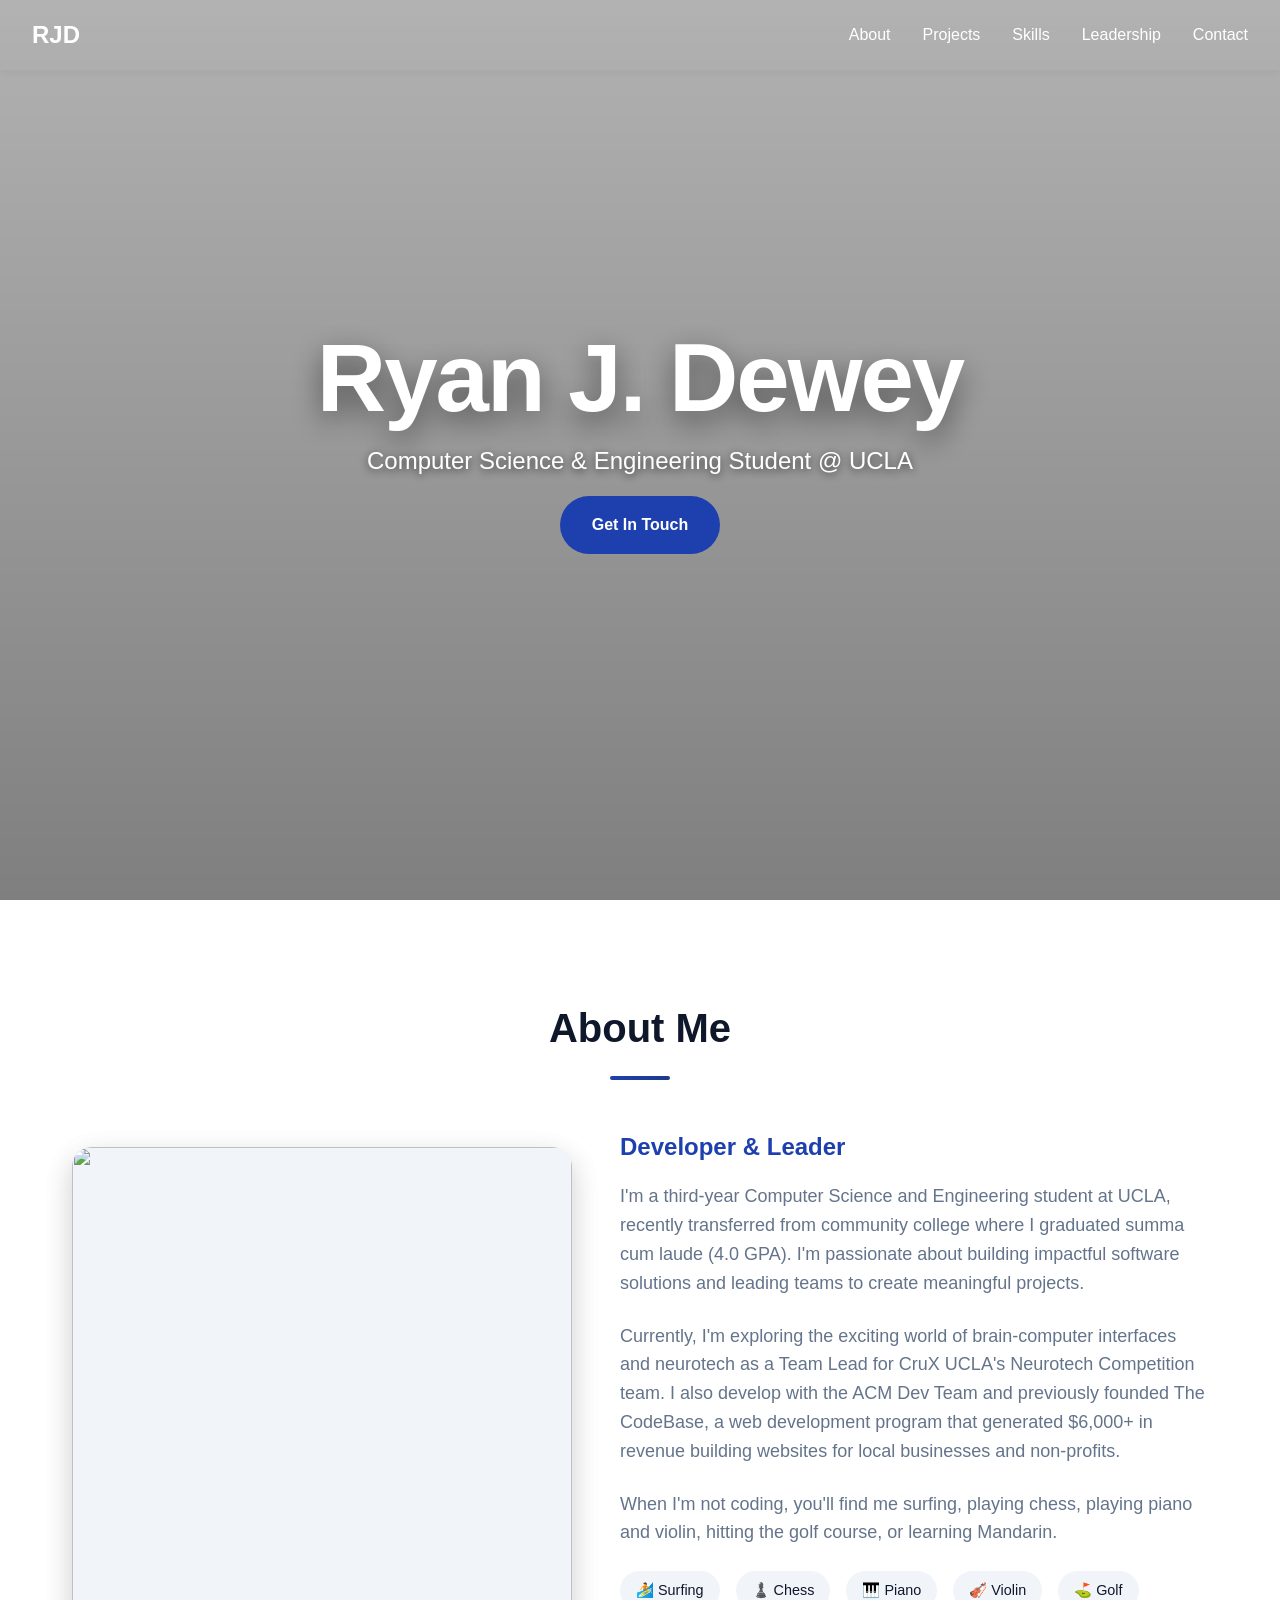
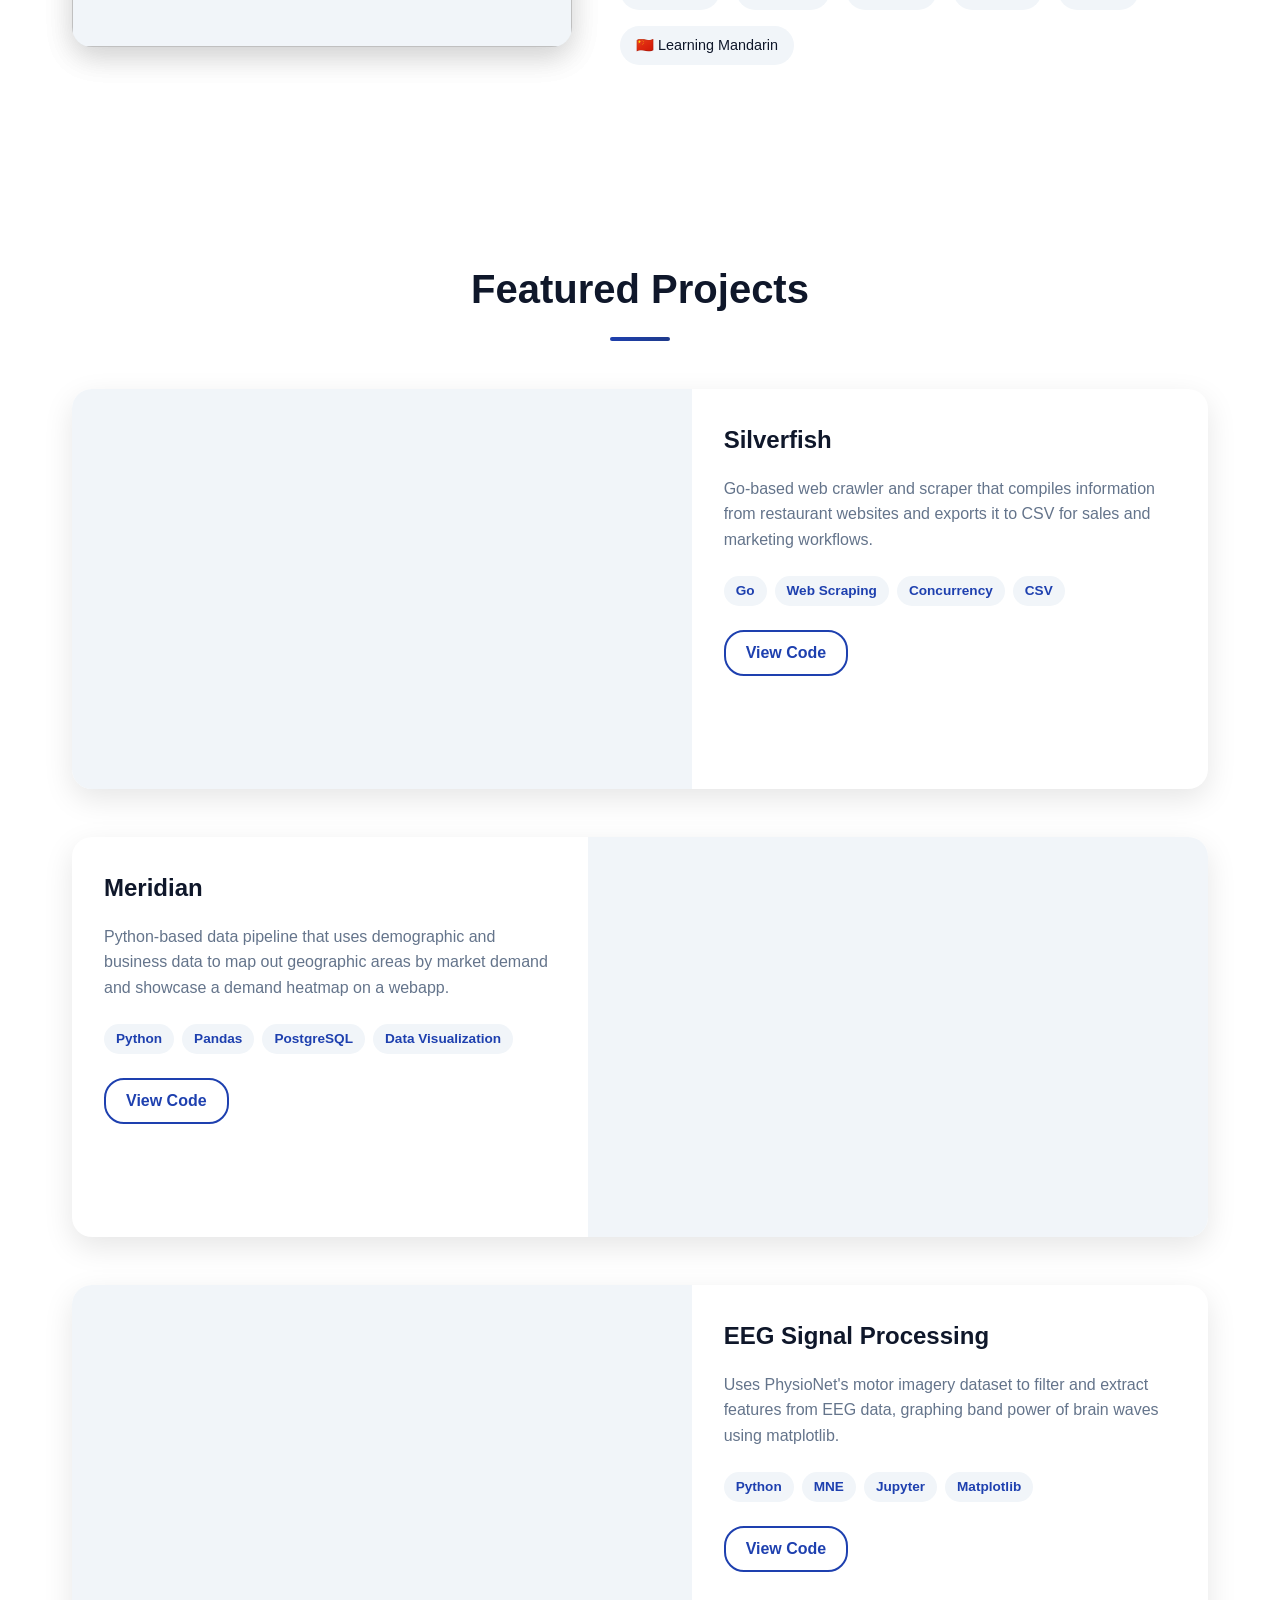
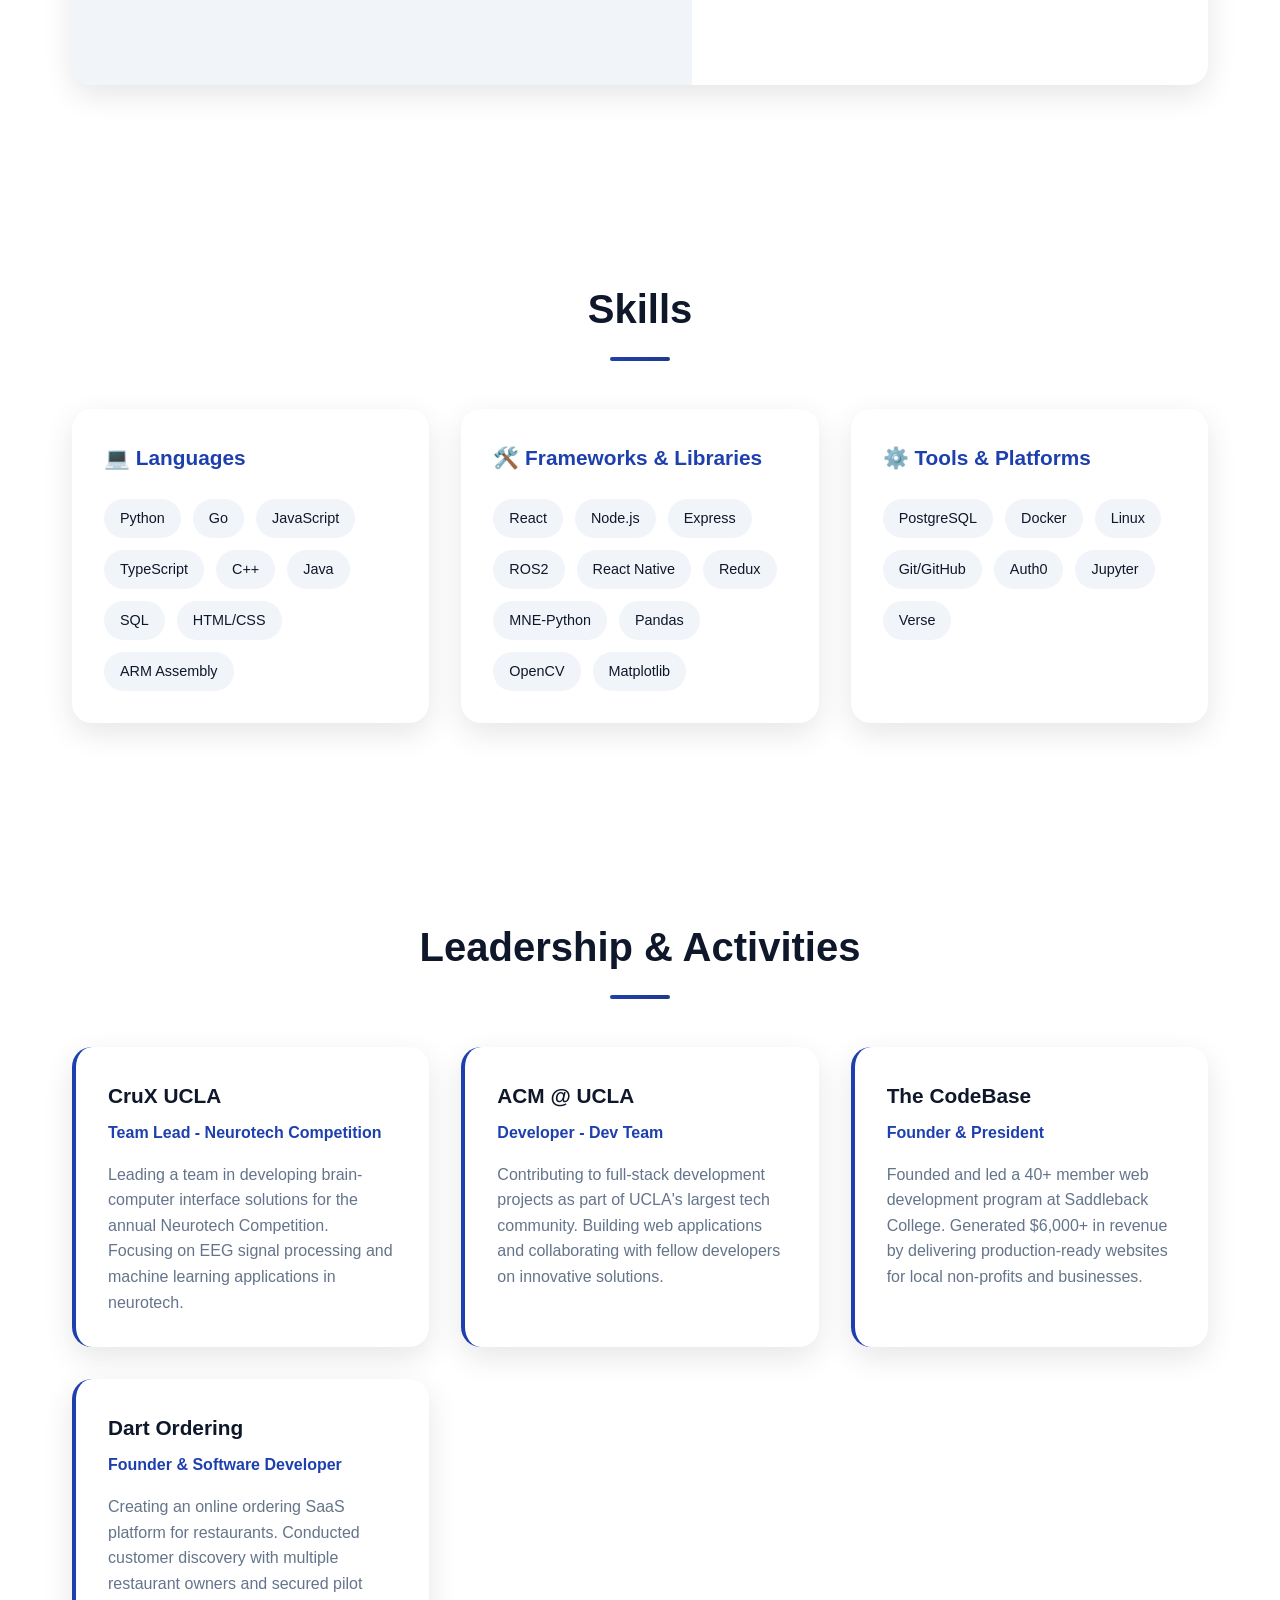
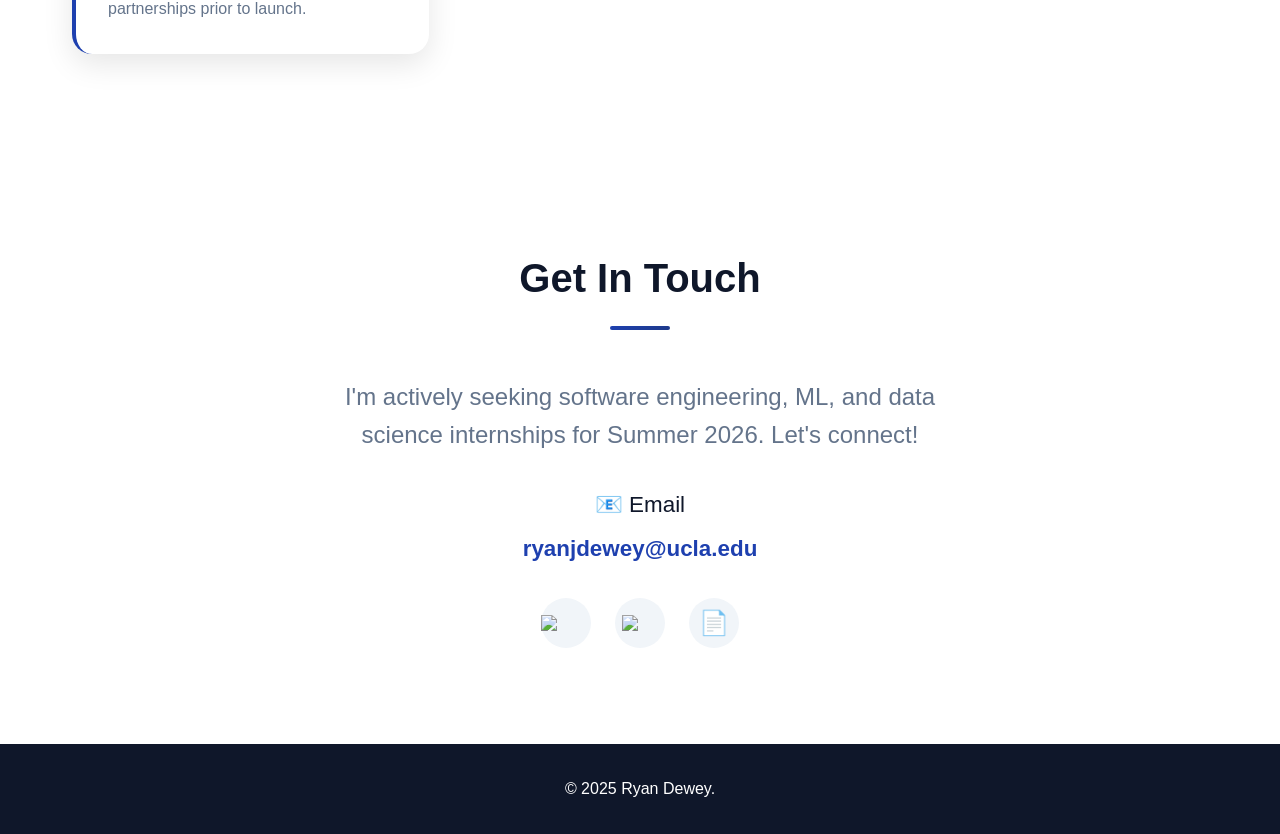
==== commit e19b76cb: "Improved scrolling and navbar style" ====
--- a/index.html
+++ b/index.html
@@ -10,7 +10,7 @@
 <body>
     <nav class="nav">
         <div class="nav-content">
-            <a href="#" class="nav-logo">RD</a>
+            <a href="#" class="nav-logo">RJD</a>
             <ul class="nav-links">
                 <li><a href="#about">About</a></li>
                 <li><a href="#projects">Projects</a></li>
@@ -33,13 +33,13 @@
         <h2 class="section-title">About Me</h2>
         <div class="about-content">
             <div class="about-image">
-                <img src=""
+                <img class="about-image" src="images/ProfPic.jpg">
             </div>
             <div class="about-text">
                 <h3>Developer & Leader</h3>
-                <p>I'm a third-year Computer Science and Engineering student at UCLA, recently transferred from community college where I graduated summa cum laude. I'm passionate about building impactful software solutions and leading teams to create meaningful projects.</p>
+                <p>I'm a third-year Computer Science and Engineering student at UCLA, recently transferred from community college where I graduated summa cum laude (4.0 GPA). I'm passionate about building impactful software solutions and leading teams to create meaningful projects.</p>
                 <p>Currently, I'm exploring the exciting world of brain-computer interfaces and neurotech as a Team Lead for CruX UCLA's Neurotech Competition team. I also develop with the ACM Dev Team and previously founded The CodeBase, a web development program that generated $6,000+ in revenue building websites for local businesses and non-profits.</p>
-                <p>When I'm not coding, you'll find me catching waves while surfing, strategizing over chess, playing piano and violin, hitting the golf course, or learning Mandarin.</p>
+                <p>When I'm not coding, you'll find me surfing, playing chess, playing piano and violin, hitting the golf course, or learning Mandarin.</p>
                 <div class="hobbies">
                     <span class="hobby-tag">🏄 Surfing</span>
                     <span class="hobby-tag">♟️ Chess</span>
@@ -57,7 +57,7 @@
         <div class="projects-grid">
             <div class="project-card fade-in">
                 <div class="project-demo">
-                    <video class="demo-placeholder" controls>
+                    <video class="demo-placeholder" autoplay loop muted playsinline>
                         <source src="placeholder-demo.mp4" type="video/mp4">
                         Your browser does not support the video tag.
                     </video>
@@ -79,7 +79,7 @@
 
             <div class="project-card fade-in">
                 <div class="project-demo">
-                    <video class="demo-placeholder" controls>
+                    <video class="demo-placeholder" autoplay loop muted playsinline>
                         <source src="placeholder-demo.mp4" type="video/mp4">
                         Your browser does not support the video tag.
                     </video>
@@ -101,7 +101,7 @@
 
             <div class="project-card fade-in">
                 <div class="project-demo">
-                    <video class="demo-placeholder" controls>
+                    <video class="demo-placeholder" autoplay loop muted playsinline`>
                         <source src="placeholder-demo.mp4" type="video/mp4">
                         Your browser does not support the video tag.
                     </video>
@@ -215,10 +215,10 @@
 
             <div class="social-links">
                 <a href="https://www.linkedin.com/in/ryandewey4" target="_blank" class="social-link" title="LinkedIn">
-                    💼
+                    <img src="images/linkedin.png" width="50px">
                 </a>
                 <a href="https://github.com/RyanDewey" target="_blank" class="social-link" title="GitHub">
-                    🐙
+                    <img src="images/github.png" width="36px">
                 </a>
                 <a href="#" onclick="downloadResume(); return false;" class="social-link" title="Download Resume">
                     📄
--- a/styles.css
+++ b/styles.css
@@ -3,6 +3,10 @@
     margin: 0;
     padding: 0;
     box-sizing: border-box;
+}
+
+html {
+    scroll-behavior: smooth;
 }
 
 :root {
@@ -25,12 +29,18 @@
     position: fixed;
     top: 0;
     width: 100%;
+    background: transparent;
+    backdrop-filter: none;
+    z-index: 1000;
+    padding: 1rem 0;
+    box-shadow: none;
+    transition: all 0.3s ease;
+}
+
+.nav.scrolled {
     background: rgba(255, 255, 255, 0.95);
     backdrop-filter: blur(10px);
-    z-index: 1000;
-    padding: 1rem 0;
     box-shadow: 0 2px 10px rgba(0,0,0,0.05);
-    transition: all 0.3s ease;
 }
 
 .nav-content {
@@ -45,8 +55,13 @@
 .nav-logo {
     font-size: 1.5rem;
     font-weight: 700;
-    color: var(--dark);
+    color: white;
     text-decoration: none;
+    cursor: pointer;
+}
+
+.nav.scrolled .nav-logo {
+    color: var(--dark);
 }
 
 .nav-links {
@@ -56,10 +71,14 @@
 }
 
 .nav-links a {
-    color: var(--dark);
+    color: white;
     text-decoration: none;
     font-weight: 500;
     transition: color 0.3s ease;
+}
+
+.nav.scrolled .nav-links a {
+    color: var(--dark);
 }
 
 .nav-links a:hover {
@@ -165,14 +184,14 @@
 
 .about-content {
     display: grid;
-    grid-template-columns: 300px 1fr;
-    gap: 4rem;
+    grid-template-columns: 500px 1fr;
+    gap: 3rem;
     align-items: center;
 }
 
 .about-image {
-    width: 300px;
-    height: 300px;
+    width: 500px;
+    height: 500px;
     border-radius: 20px;
     background: var(--light-gray);
     display: flex;
@@ -216,9 +235,9 @@
 }
 
 .projects-grid {
-    display: grid;
-    grid-template-columns: repeat(auto-fit, minmax(350px, 1fr));
-    gap: 2rem;
+    display: flex;
+    flex-direction: column;
+    gap: 3rem;
 }
 
 .project-card {
@@ -227,6 +246,9 @@
     overflow: hidden;
     box-shadow: 0 10px 30px rgba(0,0,0,0.1);
     transition: transform 0.3s ease, box-shadow 0.3s ease;
+    display: grid;
+    grid-template-columns: 1.2fr 1fr;
+    gap: 0;
 }
 
 .project-card:hover {
@@ -234,9 +256,22 @@
     box-shadow: 0 20px 40px rgba(0,0,0,0.15);
 }
 
+.project-card:nth-child(2) {
+    grid-template-columns: 1fr 1.2fr;
+}
+
+.project-card:nth-child(2) .project-demo {
+    order: 2;
+}
+
+.project-card:nth-child(2) .project-content {
+    order: 1;
+}
+
 .project-demo {
     width: 100%;
-    height: 250px;
+    height: 100%;
+    min-height: 400px;
     background: var(--light-gray);
     position: relative;
     overflow: hidden;
@@ -411,6 +446,7 @@
     flex-direction: column;
     align-items: center;
     gap: 0.5rem;
+    font-size: 1.4rem;
 }
 
 .contact-item a {
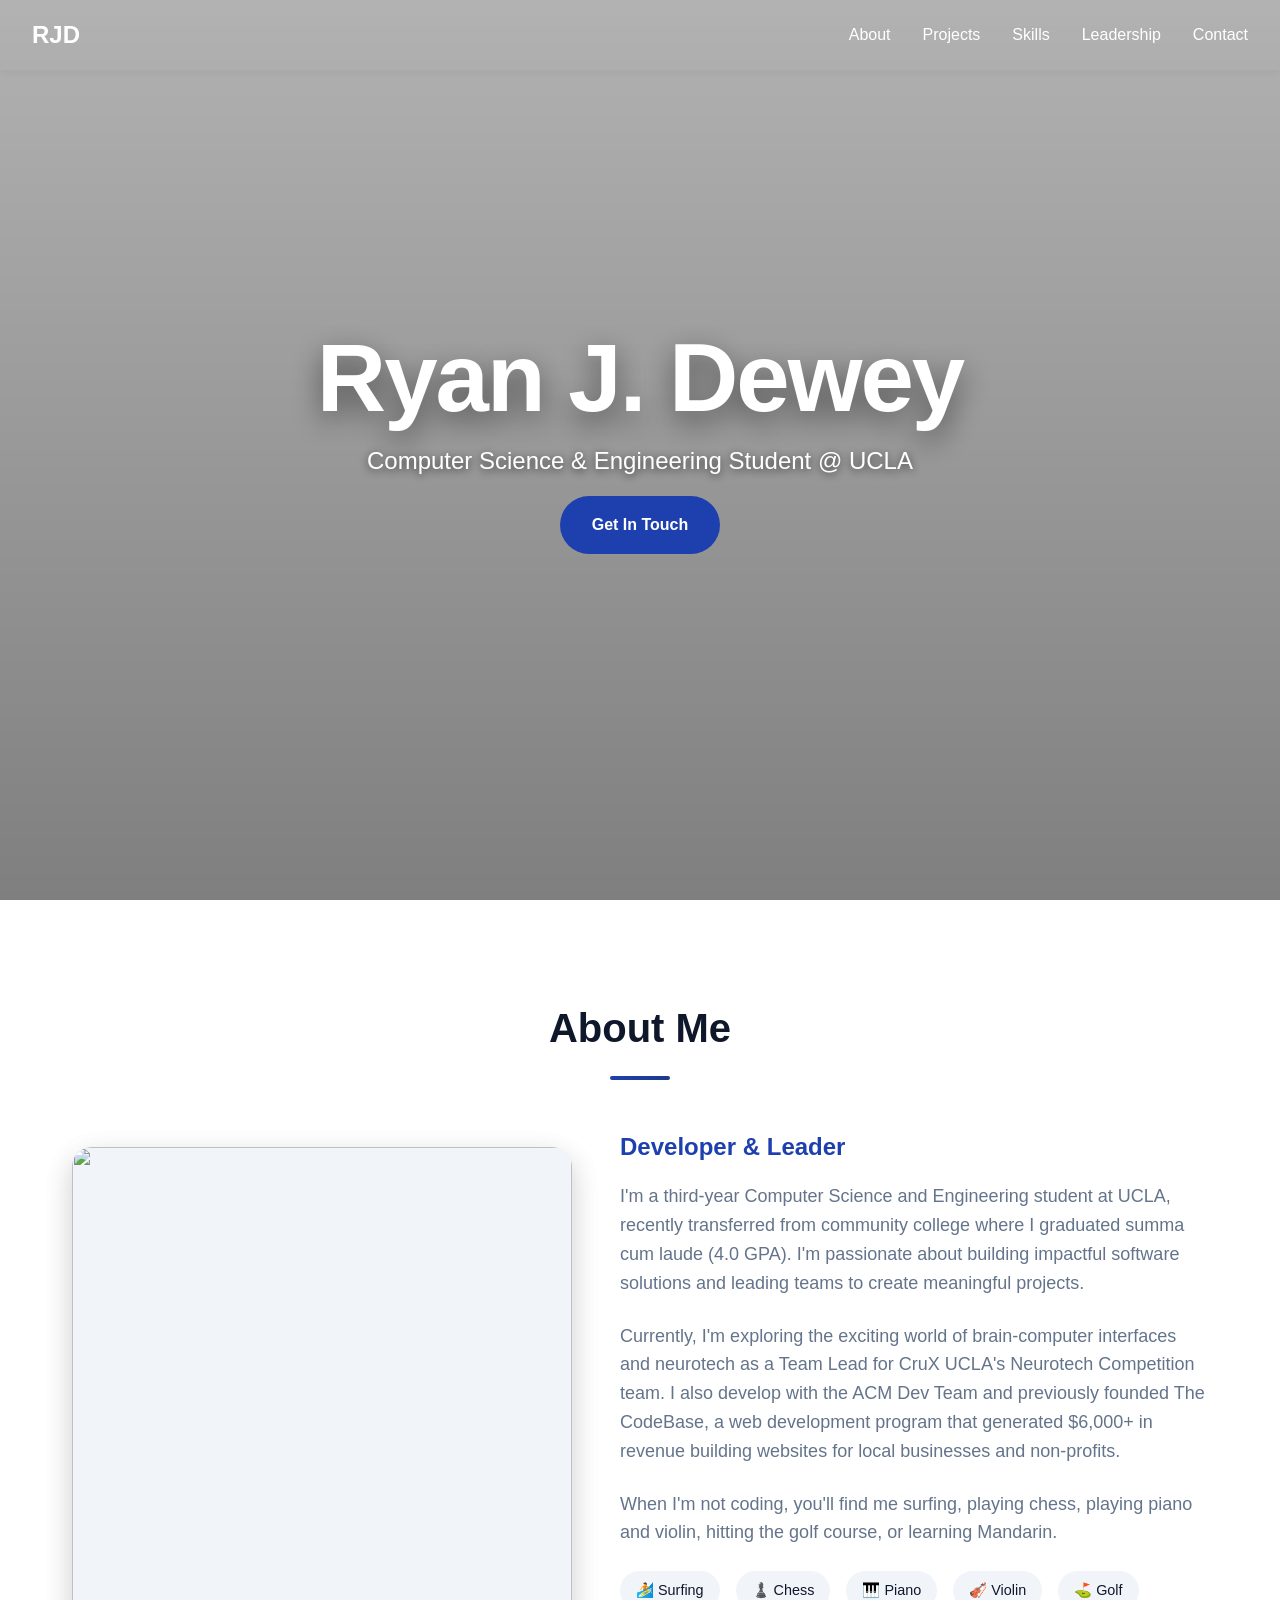
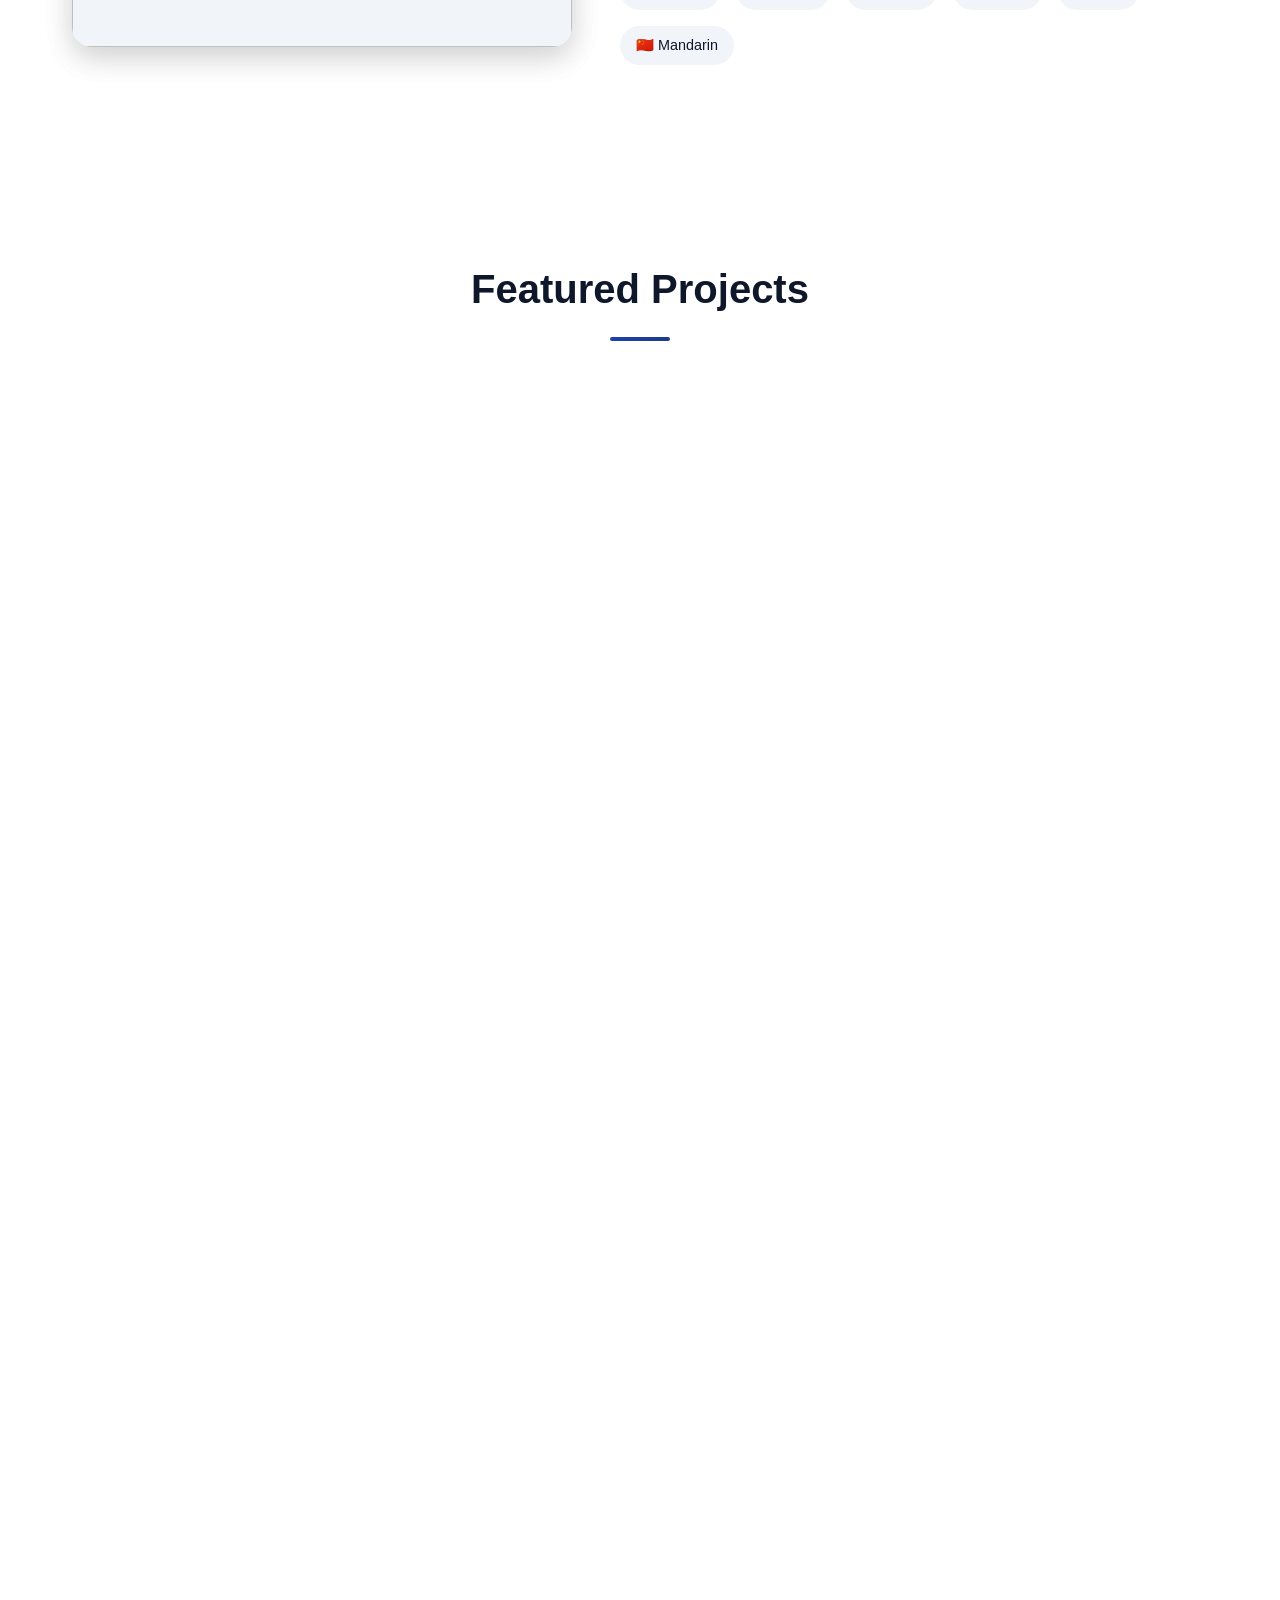
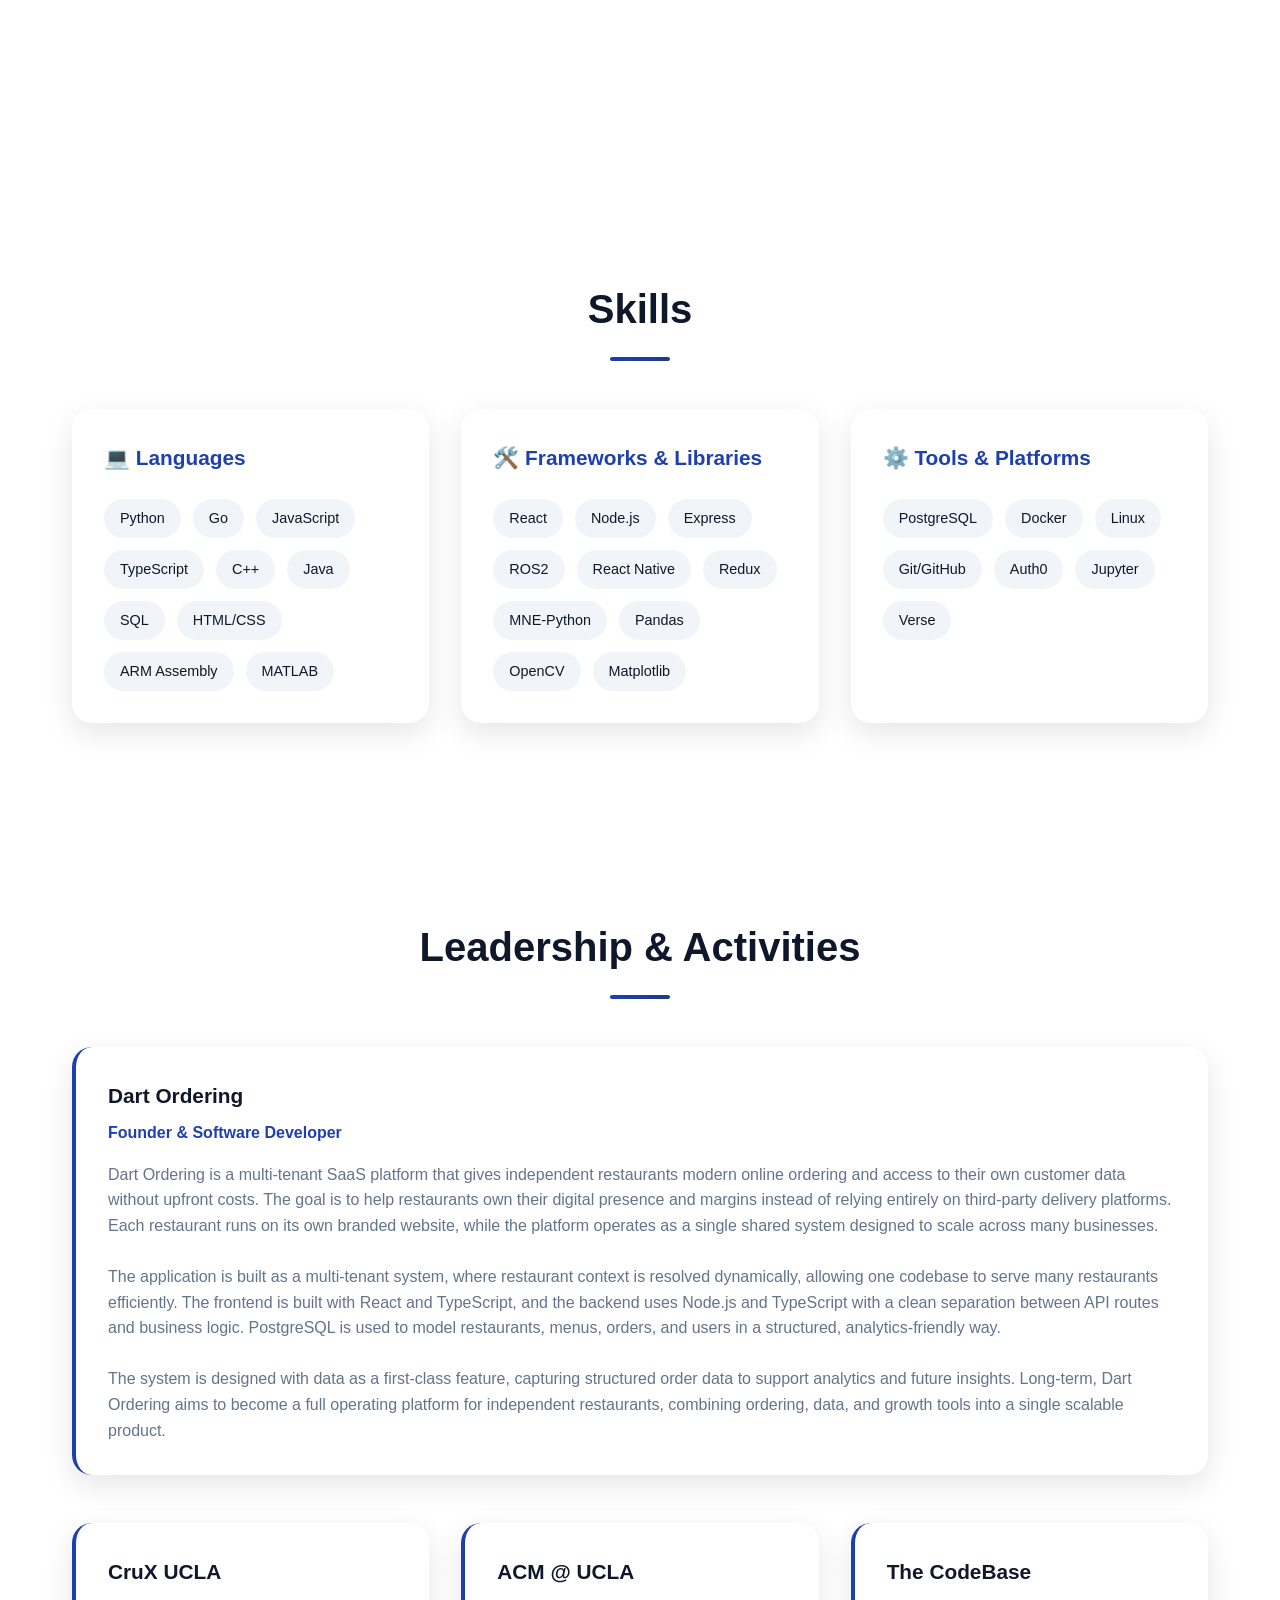
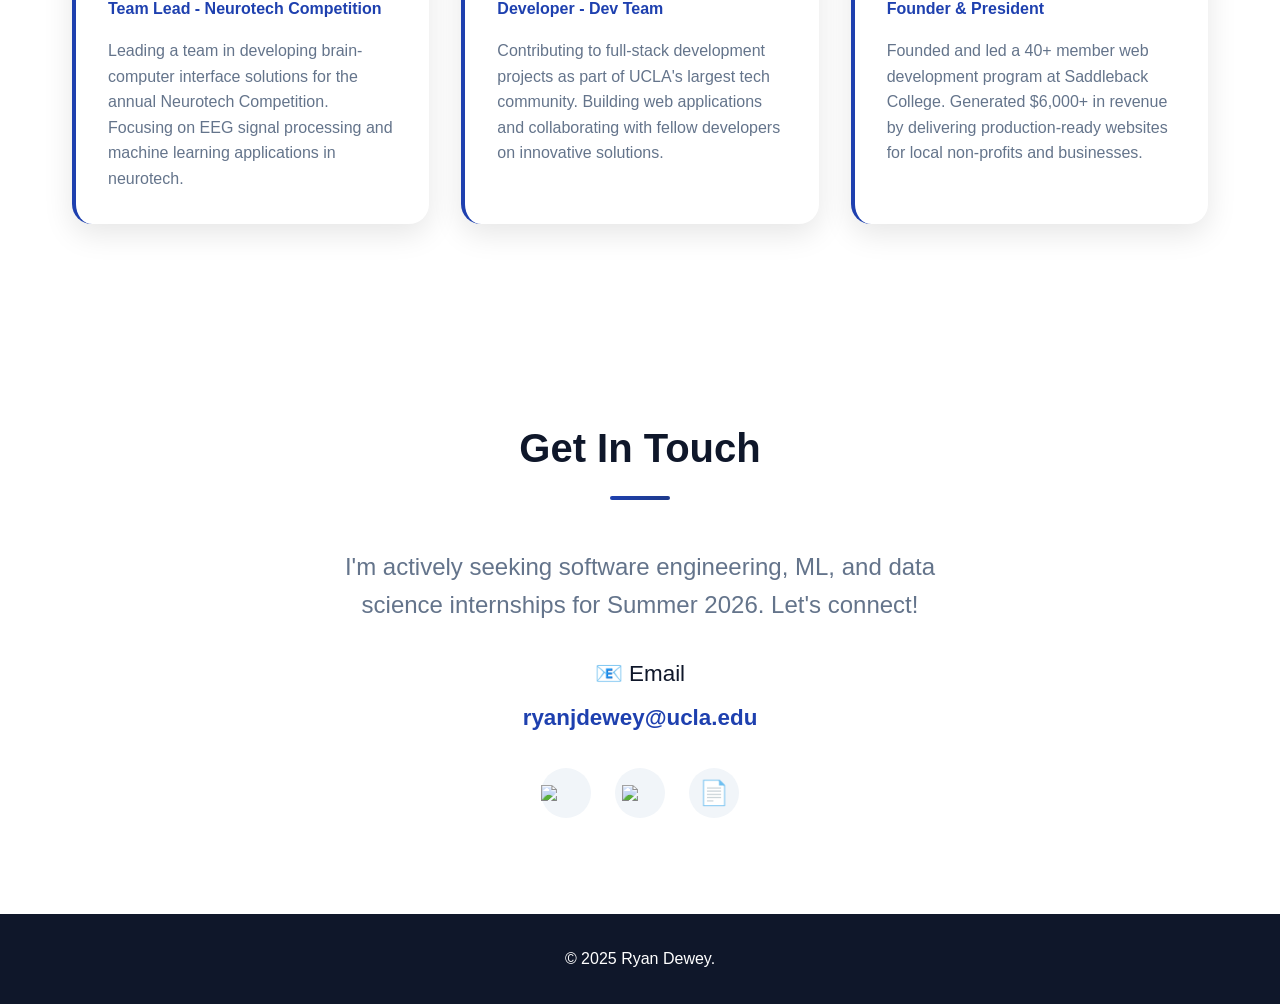
==== commit fe75c74e: "Completed initial portfolio version" ====
--- a/index.html
+++ b/index.html
@@ -5,13 +5,23 @@
     <meta name="viewport" content="width=device-width, initial-scale=1.0">
     <title>Ryan J. Dewey</title>
     <link rel="stylesheet" href="styles.css">
-    <script src="script.js"></script>
+    <script src="script.js" defer></script>
 </head>
 <body>
     <nav class="nav">
         <div class="nav-content">
             <a href="#" class="nav-logo">RJD</a>
-            <ul class="nav-links">
+
+            <button class="nav-toggle" type="button"
+                    aria-expanded="false"
+                    aria-controls="nav-links"
+                    aria-label="Open menu">
+                <span class="nav-toggle__bar"></span>
+                <span class="nav-toggle__bar"></span>
+                <span class="nav-toggle__bar"></span>
+            </button>
+
+            <ul class="nav-links" id="nav-links">
                 <li><a href="#about">About</a></li>
                 <li><a href="#projects">Projects</a></li>
                 <li><a href="#skills">Skills</a></li>
@@ -33,7 +43,7 @@
         <h2 class="section-title">About Me</h2>
         <div class="about-content">
             <div class="about-image">
-                <img class="about-image" src="images/ProfPic.jpg">
+                <img class="about-image" src="images/ryanPic.jpg">
             </div>
             <div class="about-text">
                 <h3>Developer & Leader</h3>
@@ -46,7 +56,7 @@
                     <span class="hobby-tag">🎹 Piano</span>
                     <span class="hobby-tag">🎻 Violin</span>
                     <span class="hobby-tag">⛳ Golf</span>
-                    <span class="hobby-tag">🇨🇳 Learning Mandarin</span>
+                    <span class="hobby-tag">🇨🇳 Mandarin</span>
                 </div>
             </div>
         </div>
@@ -58,7 +68,7 @@
             <div class="project-card fade-in">
                 <div class="project-demo">
                     <video class="demo-placeholder" autoplay loop muted playsinline>
-                        <source src="placeholder-demo.mp4" type="video/mp4">
+                        <source src="videos/SilverfishDemo.mp4" type="video/mp4">
                         Your browser does not support the video tag.
                     </video>
                 </div>
@@ -80,16 +90,16 @@
             <div class="project-card fade-in">
                 <div class="project-demo">
                     <video class="demo-placeholder" autoplay loop muted playsinline>
-                        <source src="placeholder-demo.mp4" type="video/mp4">
+                        <source src="videos/MeridianDemo.mp4" type="video/mp4">
                         Your browser does not support the video tag.
                     </video>
                 </div>
                 <div class="project-content">
                     <h3>Meridian</h3>
-                    <p>Python-based data pipeline that uses demographic and business data to map out geographic areas by market demand and showcase a demand heatmap on a webapp.</p>
+                    <p>Data pipeline that uses demographic and business data to visualize market demand geographically.</p>
                     <div class="tech-stack">
                         <span class="tech-tag">Python</span>
-                        <span class="tech-tag">Pandas</span>
+                        <span class="tech-tag">SQL</span>
                         <span class="tech-tag">PostgreSQL</span>
                         <span class="tech-tag">Data Visualization</span>
                     </div>
@@ -101,10 +111,8 @@
 
             <div class="project-card fade-in">
                 <div class="project-demo">
-                    <video class="demo-placeholder" autoplay loop muted playsinline`>
-                        <source src="placeholder-demo.mp4" type="video/mp4">
-                        Your browser does not support the video tag.
-                    </video>
+                    <img src="images/bandpower.png">
+                    
                 </div>
                 <div class="project-content">
                     <h3>EEG Signal Processing</h3>
@@ -138,6 +146,7 @@
                     <span class="skill-item">SQL</span>
                     <span class="skill-item">HTML/CSS</span>
                     <span class="skill-item">ARM Assembly</span>
+                    <span class="skill-item">MATLAB</span>
                 </div>
             </div>
 
@@ -175,6 +184,17 @@
     <section id="leadership">
         <h2 class="section-title">Leadership & Activities</h2>
         <div class="leadership-grid">
+            <div class="leadership-card fade-in dart-card">
+                <h3>Dart Ordering</h3>
+                <p class="role">Founder & Software Developer</p>
+                <p>
+                    Dart Ordering is a multi-tenant SaaS platform that gives independent restaurants modern online ordering and access to their own customer data without upfront costs. The goal is to help restaurants own their digital presence and margins instead of relying entirely on third-party delivery platforms. Each restaurant runs on its own branded website, while the platform operates as a single shared system designed to scale across many businesses.
+                    <br><br>The application is built as a multi-tenant system, where restaurant context is resolved dynamically, allowing one codebase to serve many restaurants efficiently. The frontend is built with React and TypeScript, and the backend uses Node.js and TypeScript with a clean separation between API routes and business logic. PostgreSQL is used to model restaurants, menus, orders, and users in a structured, analytics-friendly way.
+                    <br><br>The system is designed with data as a first-class feature, capturing structured order data to support analytics and future insights. Long-term, Dart Ordering aims to become a full operating platform for independent restaurants, combining ordering, data, and growth tools into a single scalable product.
+                </p>
+            </div>
+        </div>
+        <div class="leadership-grid">
             <div class="leadership-card fade-in">
                 <h3>CruX UCLA</h3>
                 <p class="role">Team Lead - Neurotech Competition</p>
@@ -193,11 +213,6 @@
                 <p>Founded and led a 40+ member web development program at Saddleback College. Generated $6,000+ in revenue by delivering production-ready websites for local non-profits and businesses.</p>
             </div>
 
-            <div class="leadership-card fade-in">
-                <h3>Dart Ordering</h3>
-                <p class="role">Founder & Software Developer</p>
-                <p>Creating an online ordering SaaS platform for restaurants. Conducted customer discovery with multiple restaurant owners and secured pilot partnerships prior to launch.</p>
-            </div>
         </div>
     </section>
 
@@ -215,7 +230,7 @@
 
             <div class="social-links">
                 <a href="https://www.linkedin.com/in/ryandewey4" target="_blank" class="social-link" title="LinkedIn">
-                    <img src="images/linkedin.png" width="50px">
+                    <img src="images/linkedin.webp" width="50px">
                 </a>
                 <a href="https://github.com/RyanDewey" target="_blank" class="social-link" title="GitHub">
                     <img src="images/github.png" width="36px">
--- a/styles.css
+++ b/styles.css
@@ -283,6 +283,16 @@
     object-fit: cover;
 }
 
+.project-demo img {
+    width: 100%;
+    height: 100%;
+    object-fit: cover;
+}
+
+.dart-card {
+    margin-bottom: 3rem;
+}
+
 .demo-placeholder {
     width: 100%;
     height: 100%;
@@ -539,3 +549,276 @@
         grid-template-columns: 1fr;
     }
 }
+
+/* =========================================================
+   MOBILE RESPONSIVE OVERRIDES (ADD-ONLY)
+   Paste at the very bottom of styles.css
+   ========================================================= */
+
+/* Make the about image actually responsive (your .about-image is 500x500 by default) */
+@media (max-width: 768px) {
+  .about-image {
+    width: min(320px, 90vw);
+    height: min(320px, 90vw);
+  }
+
+  /* Your HTML has <div class="about-image"><img class="about-image" ...></div> */
+  .about-image img,
+  img.about-image {
+    width: 100%;
+    height: 100%;
+    object-fit: cover;
+    border-radius: 20px;
+    display: block;
+  }
+}
+
+/* Projects: overlay content on top of media (video/image) */
+@media (max-width: 768px) {
+  .project-card {
+    /* keep grid, but overlap demo + content in the same cell */
+    grid-template-columns: 1fr;
+    grid-template-rows: auto;
+    position: relative;
+  }
+
+  .project-demo {
+    grid-area: 1 / 1;
+    min-height: 320px; /* smaller than desktop 400px */
+  }
+
+  .project-content {
+    grid-area: 1 / 1;              /* overlap on top of the media */
+    align-self: end;               /* place near bottom */
+    justify-self: stretch;
+    z-index: 2;
+
+    /* readable overlay */
+    color: white;
+    padding: 1.25rem;
+    background: linear-gradient(
+      to top,
+      rgba(0, 0, 0, 0.72) 0%,
+      rgba(0, 0, 0, 0.35) 55%,
+      rgba(0, 0, 0, 0.0) 100%
+    );
+  }
+
+  .project-content h3 {
+    color: white;
+    margin-bottom: 0.5rem;
+  }
+
+  .project-content p {
+    color: rgba(255, 255, 255, 0.9);
+    margin-bottom: 1rem;
+  }
+
+  /* Make tags readable on dark overlay */
+  .tech-tag {
+    background: rgba(255, 255, 255, 0.14);
+    color: white;
+    border: 1px solid rgba(255, 255, 255, 0.18);
+  }
+
+  /* Buttons readable on dark overlay */
+  .project-link {
+    border-color: rgba(255, 255, 255, 0.85);
+    color: white;
+  }
+
+  .project-link:hover {
+    background: rgba(255, 255, 255, 0.18);
+    color: white;
+  }
+
+  /* Your 2nd card currently reverses order on desktop — undo that on mobile */
+  .project-card:nth-child(2) .project-demo,
+  .project-card:nth-child(2) .project-content {
+    order: initial;
+  }
+}
+
+/* Nav: prevent mobile overflow/squeezing */
+@media (max-width: 768px) {
+  .nav-content {
+    padding: 0 1rem;
+    gap: 0.75rem;
+  }
+
+  .nav-links {
+    gap: 0.75rem;
+    flex-wrap: wrap;
+    justify-content: flex-end;
+  }
+}
+
+/* =========================================================
+   MOBILE: Featured Projects should be stacked (text then media)
+   Add BELOW the previous mobile overrides so it wins
+   ========================================================= */
+@media (max-width: 768px) {
+  /* Override the overlay behavior and switch to vertical stacking */
+  .project-card {
+    display: flex;              /* override grid/overlay */
+    flex-direction: column;
+  }
+
+  /* Text first */
+  .project-content {
+    order: 1;
+    position: static;
+    background: white;
+    color: var(--dark);
+    padding: 1.5rem;
+  }
+
+  .project-content h3 {
+    color: var(--dark);
+  }
+
+  .project-content p {
+    color: var(--gray);
+  }
+
+  /* Media second */
+  .project-demo {
+    order: 2;
+    min-height: auto;
+  }
+
+  /* Make video/image responsive and nicely sized */
+  .project-demo video,
+  .project-demo img {
+    width: 100%;
+    height: auto;
+    display: block;
+  }
+
+  /* Keep tags readable in the normal (non-overlay) style */
+  .tech-tag {
+    background: var(--light-gray);
+    color: var(--primary);
+    border: none;
+  }
+
+  /* Buttons back to normal */
+  .project-link {
+    border-color: var(--primary);
+    color: var(--primary);
+  }
+
+  .project-link:hover {
+    background: var(--primary);
+    color: white;
+  }
+}
+
+/* =========================================================
+   MOBILE: Featured projects should ALWAYS be media first, then text
+   (fixes Meridian being reversed from nth-child(2) desktop staggering)
+   ========================================================= */
+@media (max-width: 768px) {
+  /* Ensure stacked layout */
+  .project-card {
+    display: flex;
+    flex-direction: column;
+  }
+
+  /* Force consistent order for ALL project cards on mobile */
+  .project-demo {
+    order: 1 !important;   /* top */
+  }
+
+  .project-content {
+    order: 2 !important;   /* below */
+    position: static;
+    background: white;
+    color: var(--dark);
+  }
+
+  .project-content h3 { color: var(--dark); }
+  .project-content p  { color: var(--gray); }
+}
+
+
+/* HAMBURGER MENU */
+
+.nav-toggle {
+  display: none;                /* hidden on desktop */
+  background: transparent;
+  border: 0;
+  padding: 0.25rem;
+  cursor: pointer;
+  -webkit-tap-highlight-color: transparent;
+}
+
+.nav-toggle__bar {
+  display: block;
+  width: 28px;
+  height: 3px;
+  border-radius: 2px;
+  margin: 5px 0;
+  background: white;            /* default (hero) */
+  transition: transform 0.2s ease, opacity 0.2s ease, background 0.2s ease;
+}
+
+/* When nav background switches to white, make hamburger dark */
+.nav.scrolled .nav-toggle__bar {
+  background: var(--dark);
+}
+
+@media (max-width: 768px) {
+  .nav-toggle {
+    display: block;
+  }
+
+  /* hide links by default on mobile */
+  .nav-links {
+    display: none;
+    position: absolute;
+    top: calc(100% + 10px);
+    right: 1rem;
+    flex-direction: column;
+    gap: 0;
+    padding: 0.75rem;
+    border-radius: 14px;
+    background: rgba(255, 255, 255, 0.98);
+    box-shadow: 0 12px 30px rgba(0,0,0,0.12);
+    min-width: 200px;
+    z-index: 1100;
+  }
+
+  /* links should be dark inside the dropdown */
+  .nav-links a {
+    color: var(--dark);
+    padding: 0.75rem 0.9rem;
+    display: block;
+    border-radius: 10px;
+  }
+
+  .nav-links a:hover {
+    background: rgba(0,0,0,0.05);
+  }
+
+  /* open state */
+  .nav.nav--open .nav-links {
+    display: flex;
+  }
+
+  /* animate hamburger into X when open */
+  .nav.nav--open .nav-toggle__bar:nth-child(1) {
+    transform: translateY(8px) rotate(45deg);
+  }
+  .nav.nav--open .nav-toggle__bar:nth-child(2) {
+    opacity: 0;
+  }
+  .nav.nav--open .nav-toggle__bar:nth-child(3) {
+    transform: translateY(-8px) rotate(-45deg);
+  }
+
+  /* ensure nav-content can position dropdown */
+  .nav-content {
+    position: relative;
+  }
+}
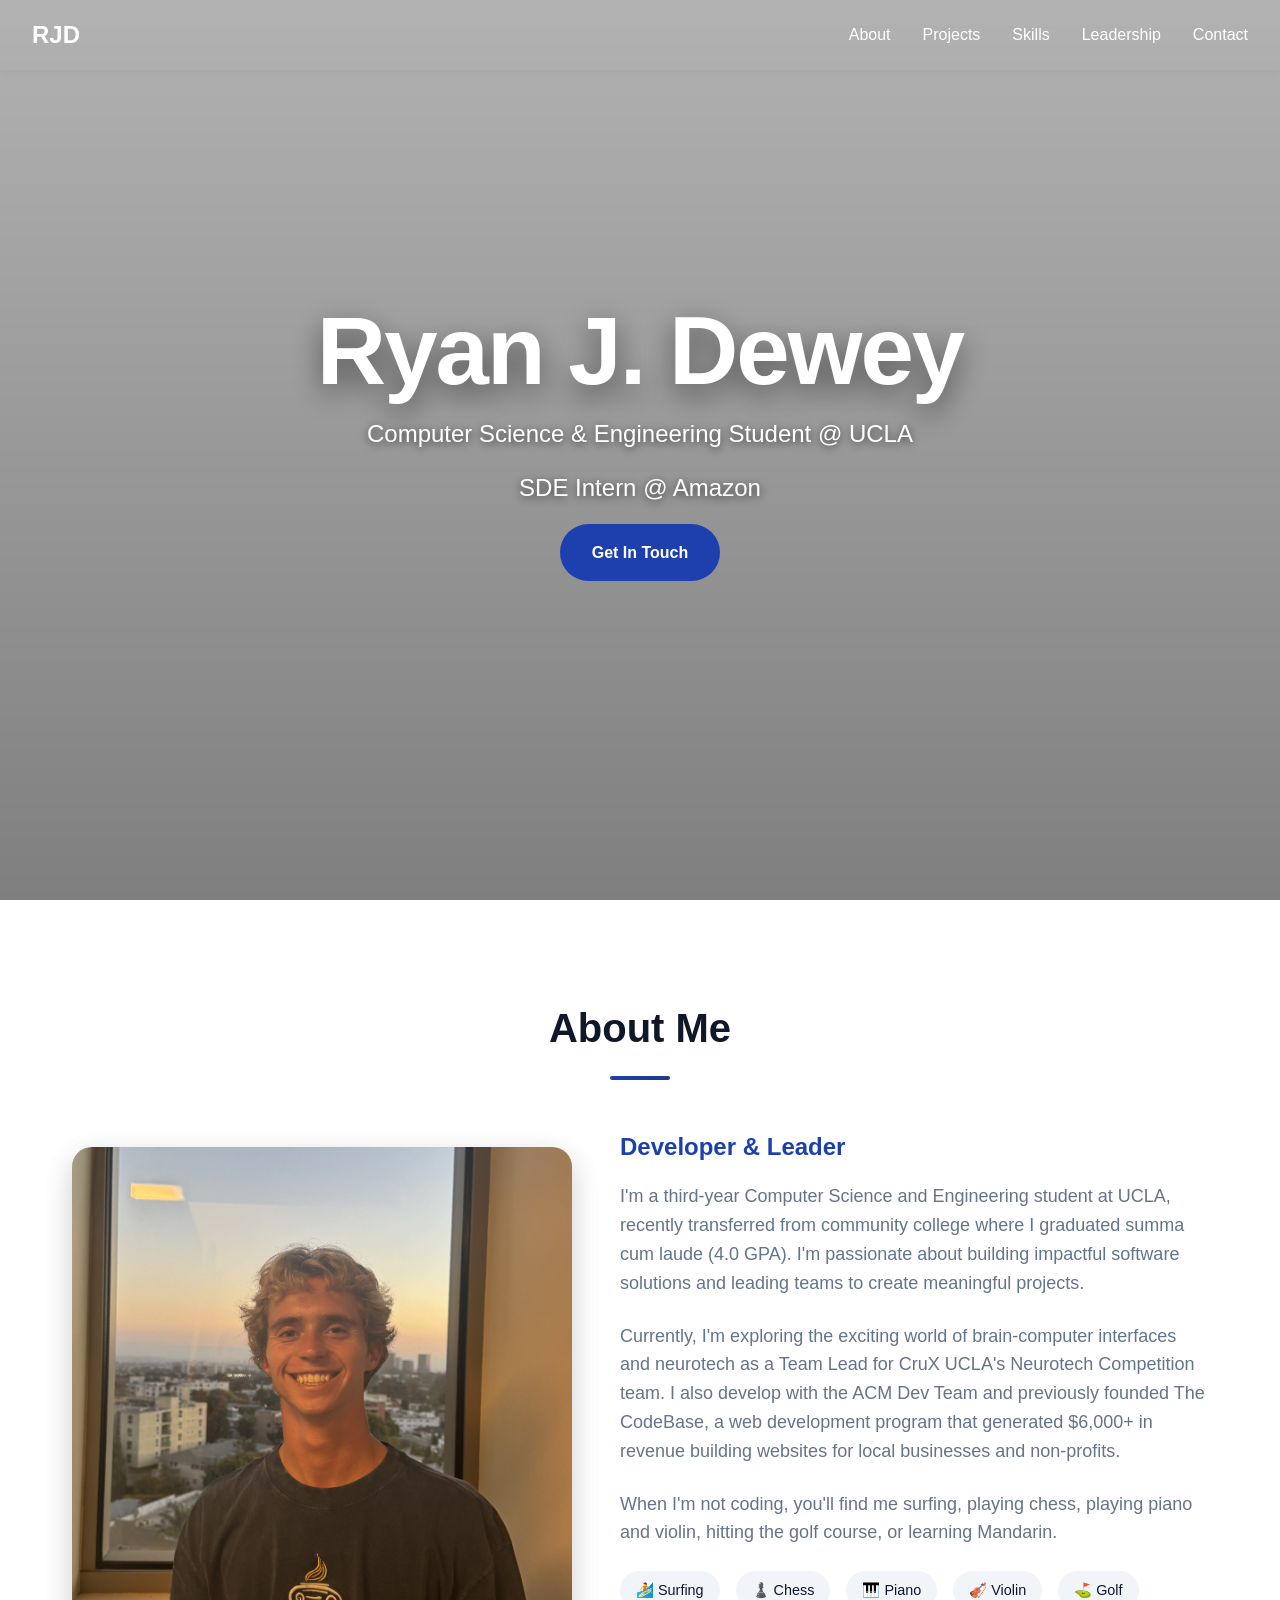
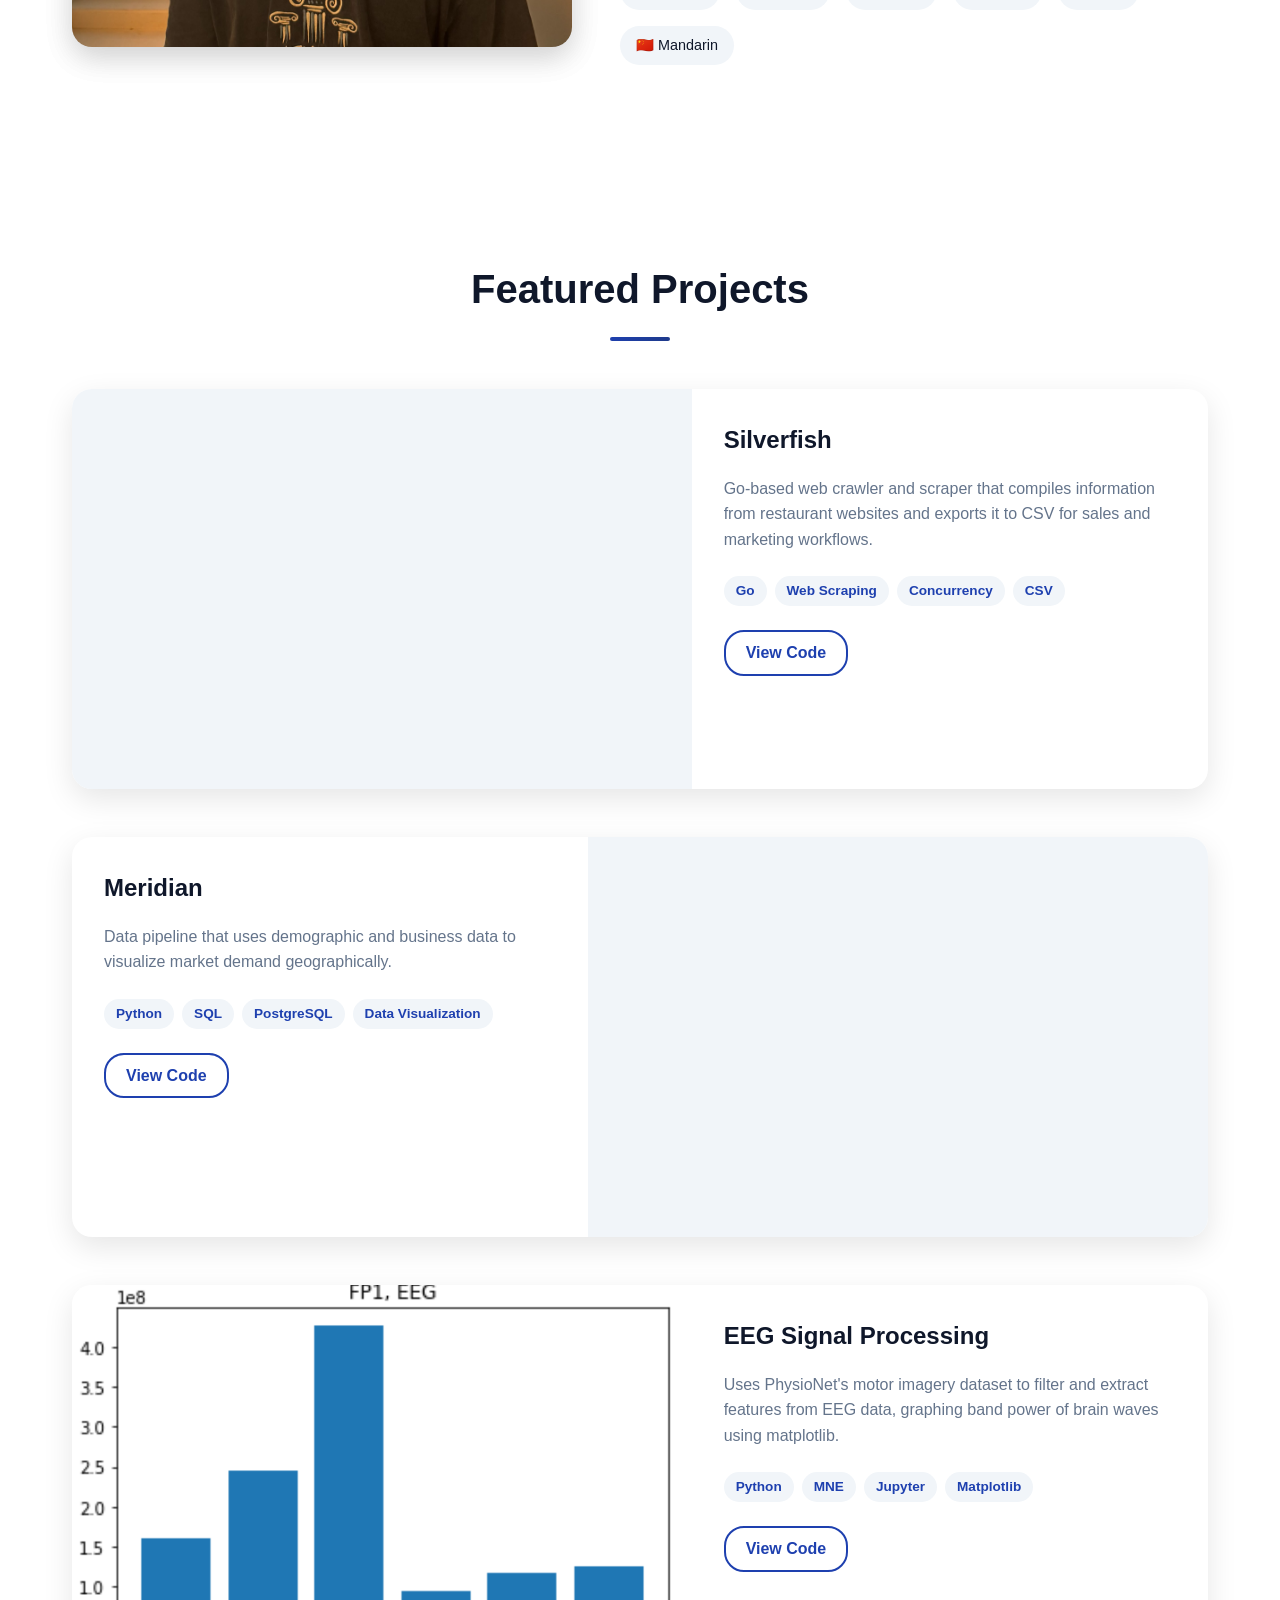
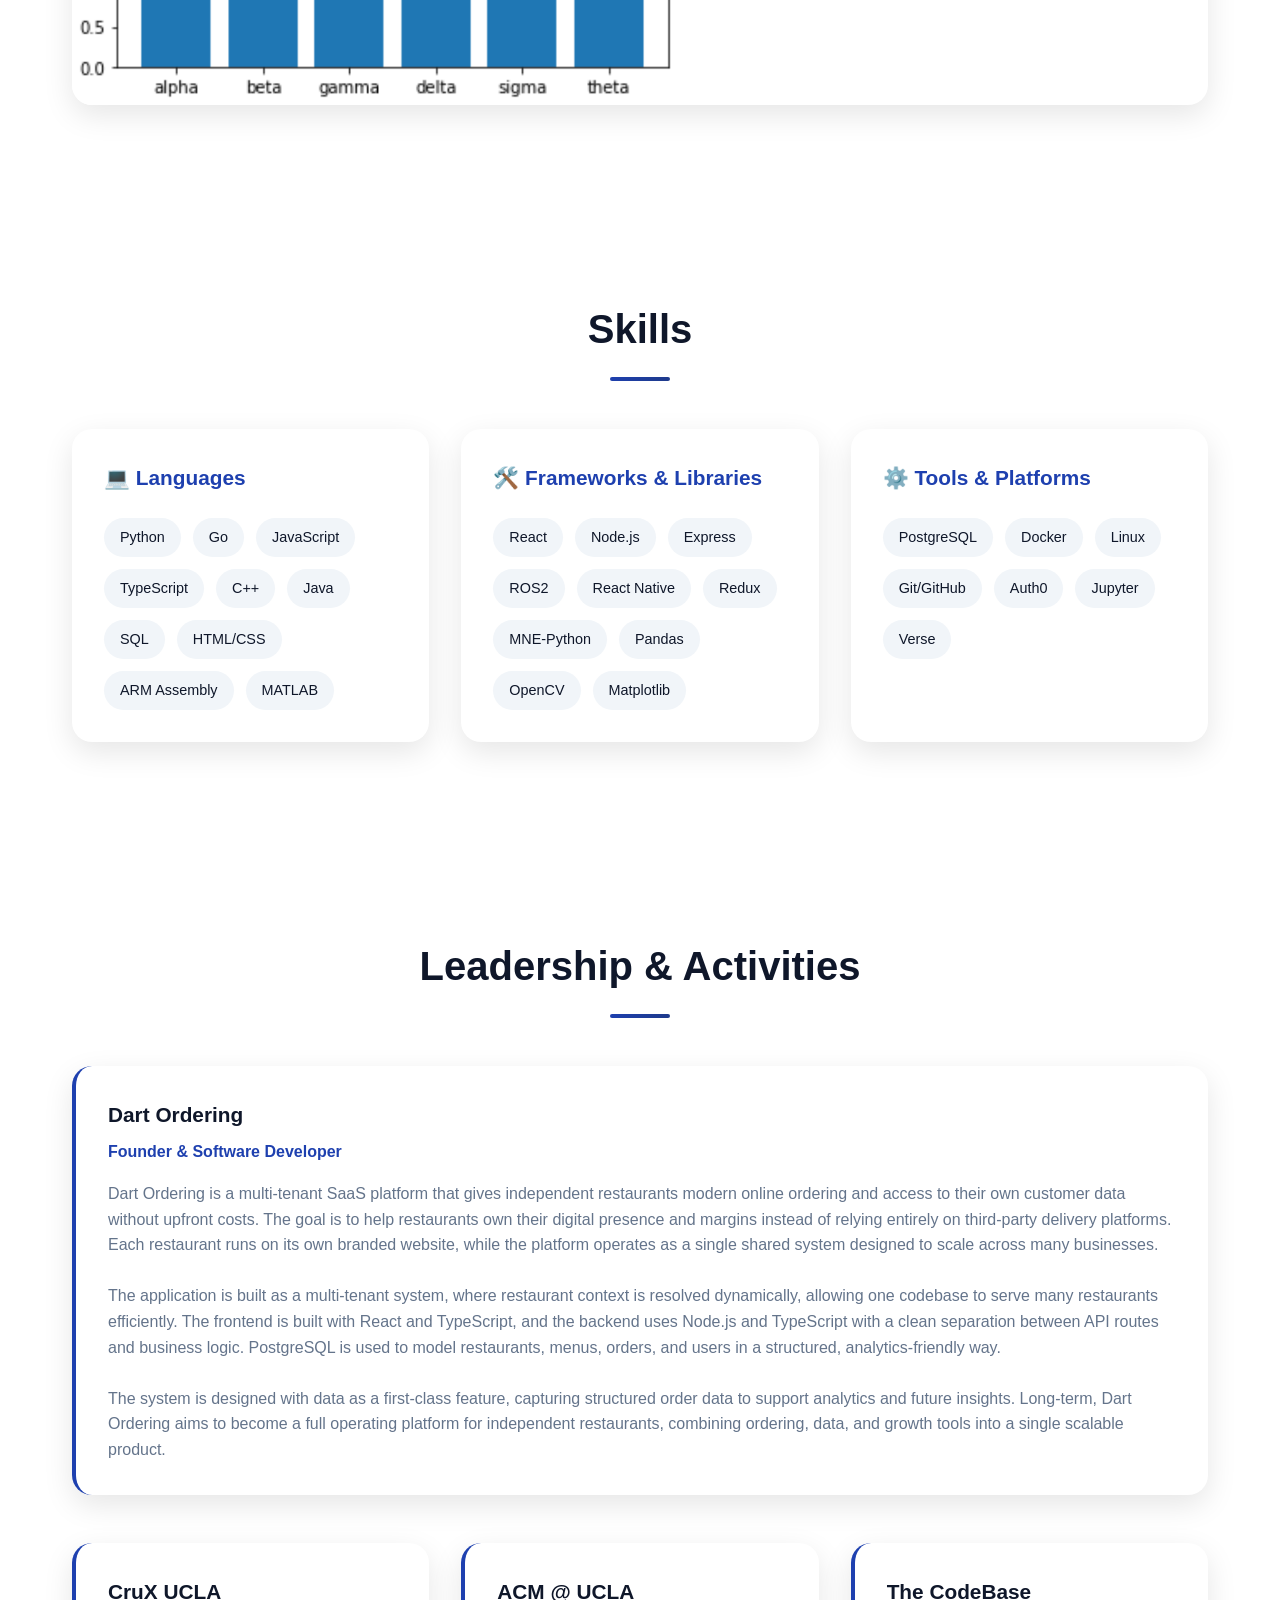
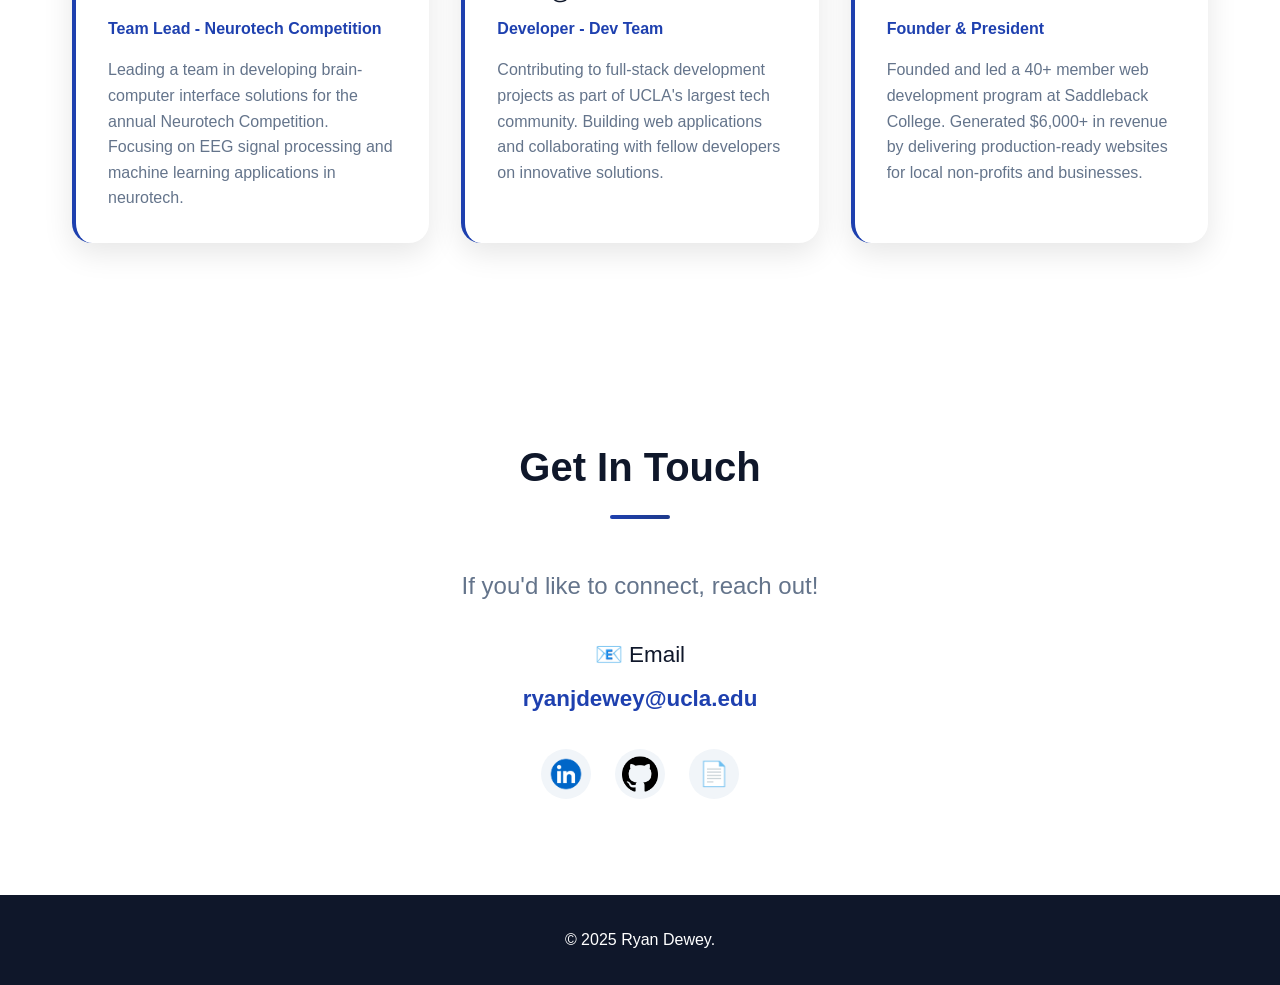
==== commit ae14f995: "Update hero and contact copy" ====
--- a/index.html
+++ b/index.html
@@ -35,6 +35,7 @@
         <div class="hero-content">
             <h1>Ryan J. Dewey</h1>
             <p class="subtitle">Computer Science & Engineering Student @ UCLA</p>
+            <p class="subtitle">SDE Intern @ Amazon</p>
             <a href="#contact" class="cta-button">Get In Touch</a>
         </div>
     </section>
@@ -219,7 +220,7 @@
     <section id="contact">
         <h2 class="section-title">Get In Touch</h2>
         <div class="contact-content">
-            <p>I'm actively seeking software engineering, ML, and data science internships for Summer 2026. Let's connect!</p>
+            <p>If you'd like to connect, reach out!</p>
             
             <div class="contact-links">
                 <div class="contact-item">
--- a/styles.css
+++ b/styles.css
@@ -332,6 +332,22 @@
     font-size: 0.85rem;
     color: var(--primary);
     font-weight: 600;
+    display: inline-block;
+    transition: transform 0.2s ease;
+    transform-origin: center;
+}
+
+.tech-tag:hover {
+    animation: tech-tag-pop 0.2s ease forwards;
+}
+
+@keyframes tech-tag-pop {
+    0% {
+        transform: scale(1);
+    }
+    100% {
+        transform: scale(1.08);
+    }
 }
 
 .project-links {
@@ -821,4 +837,4 @@
   .nav-content {
     position: relative;
   }
-}+}
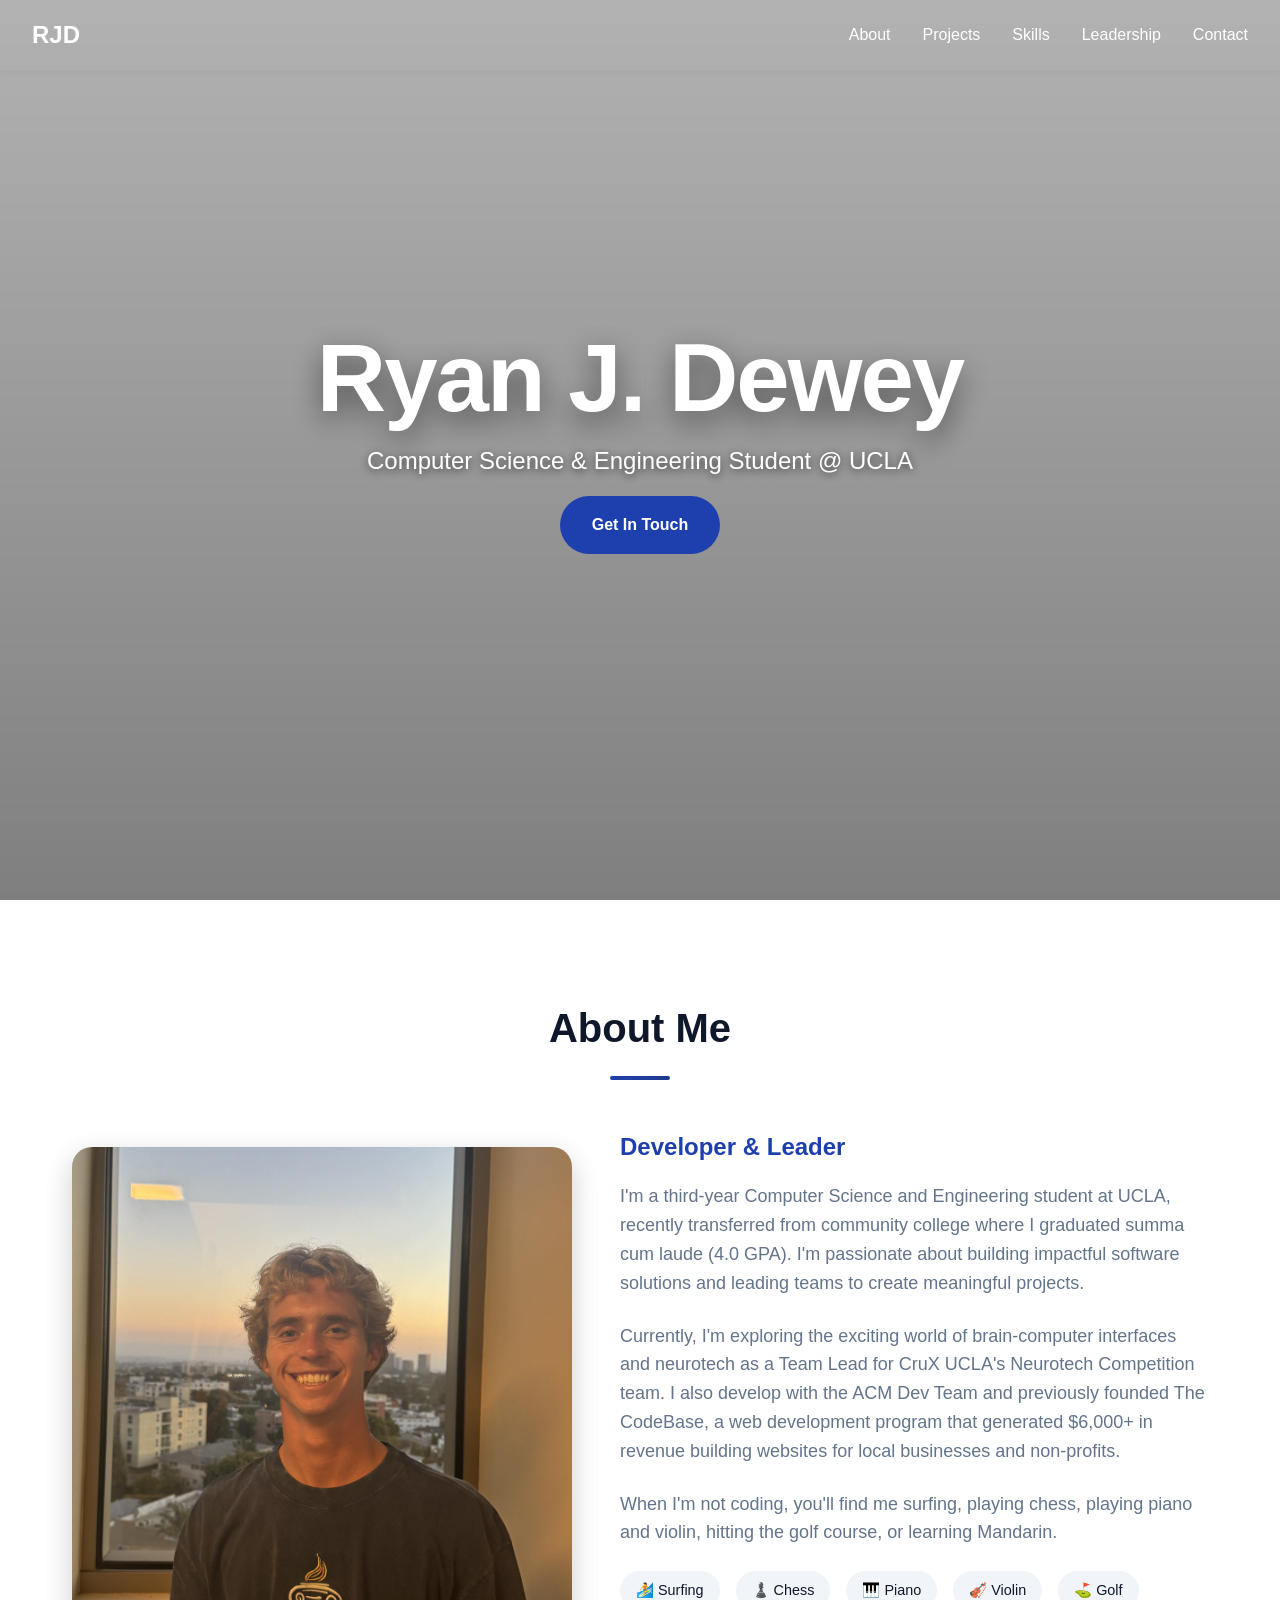
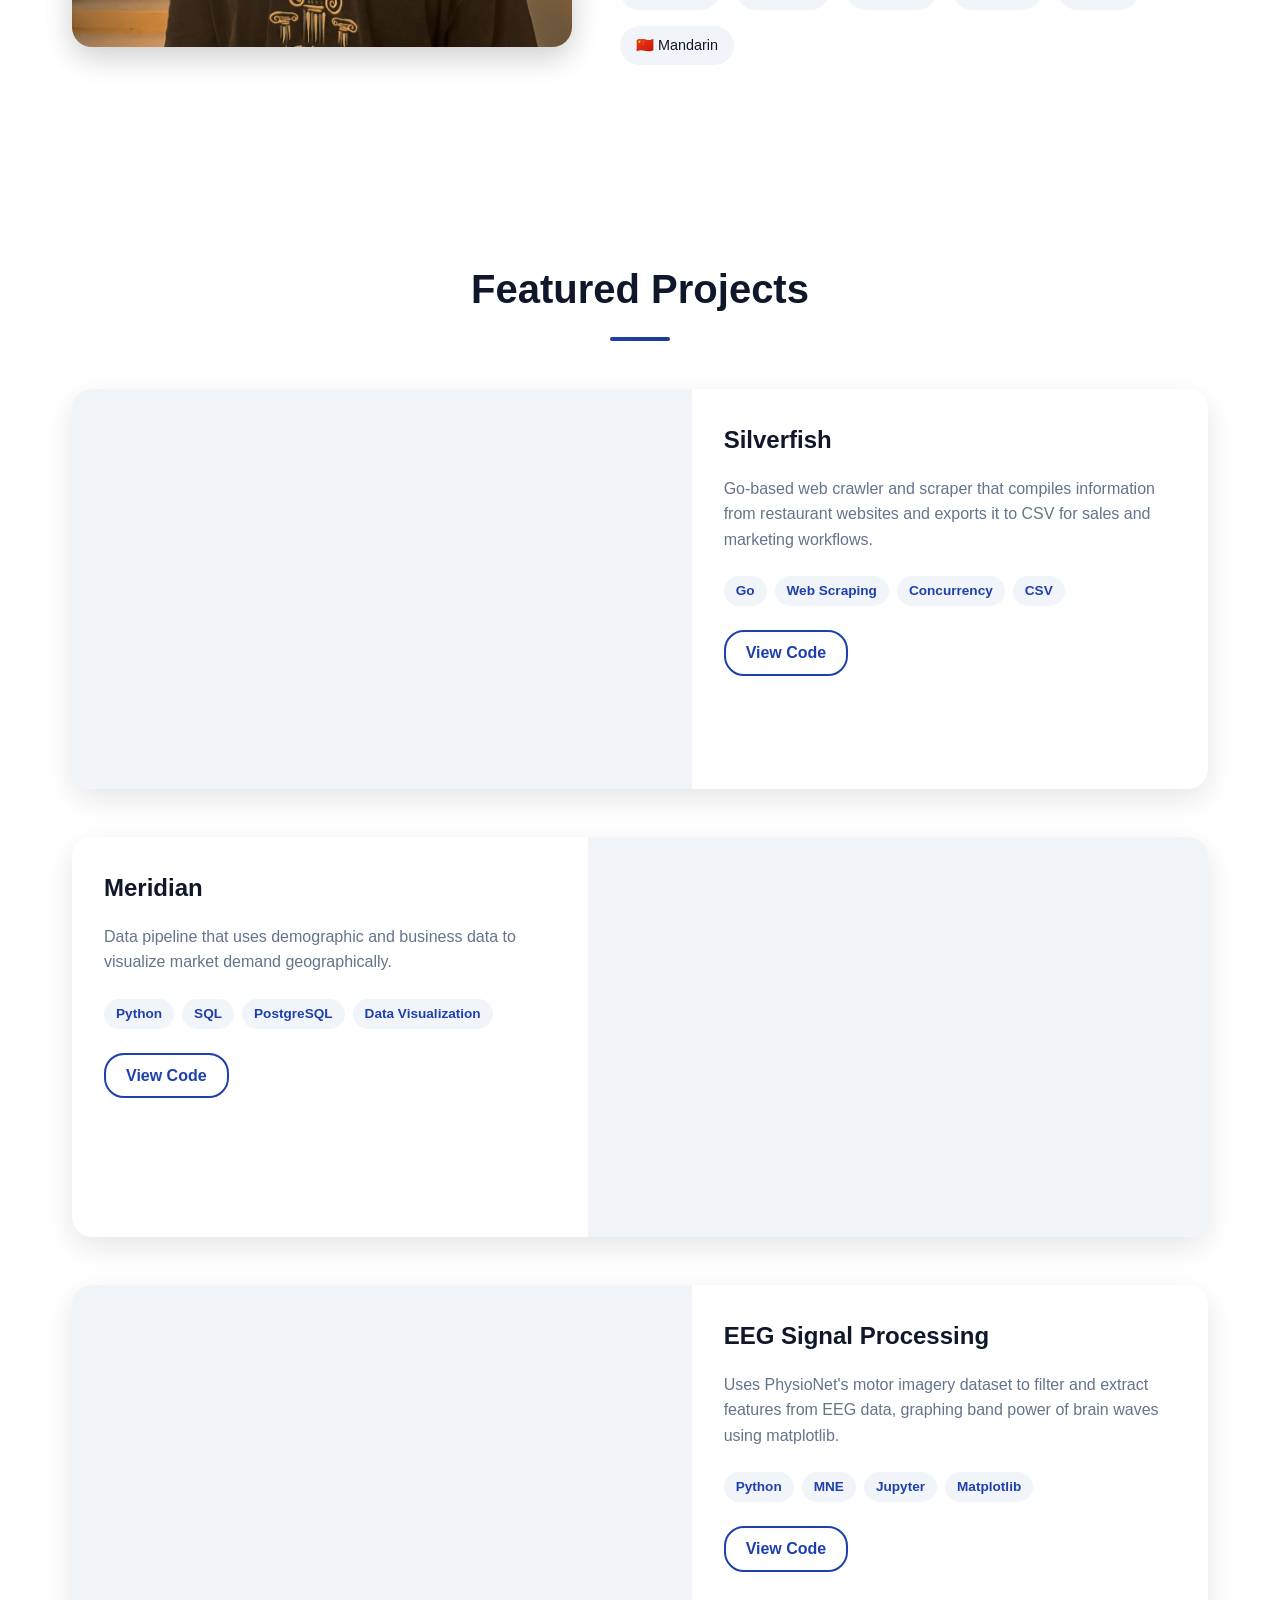
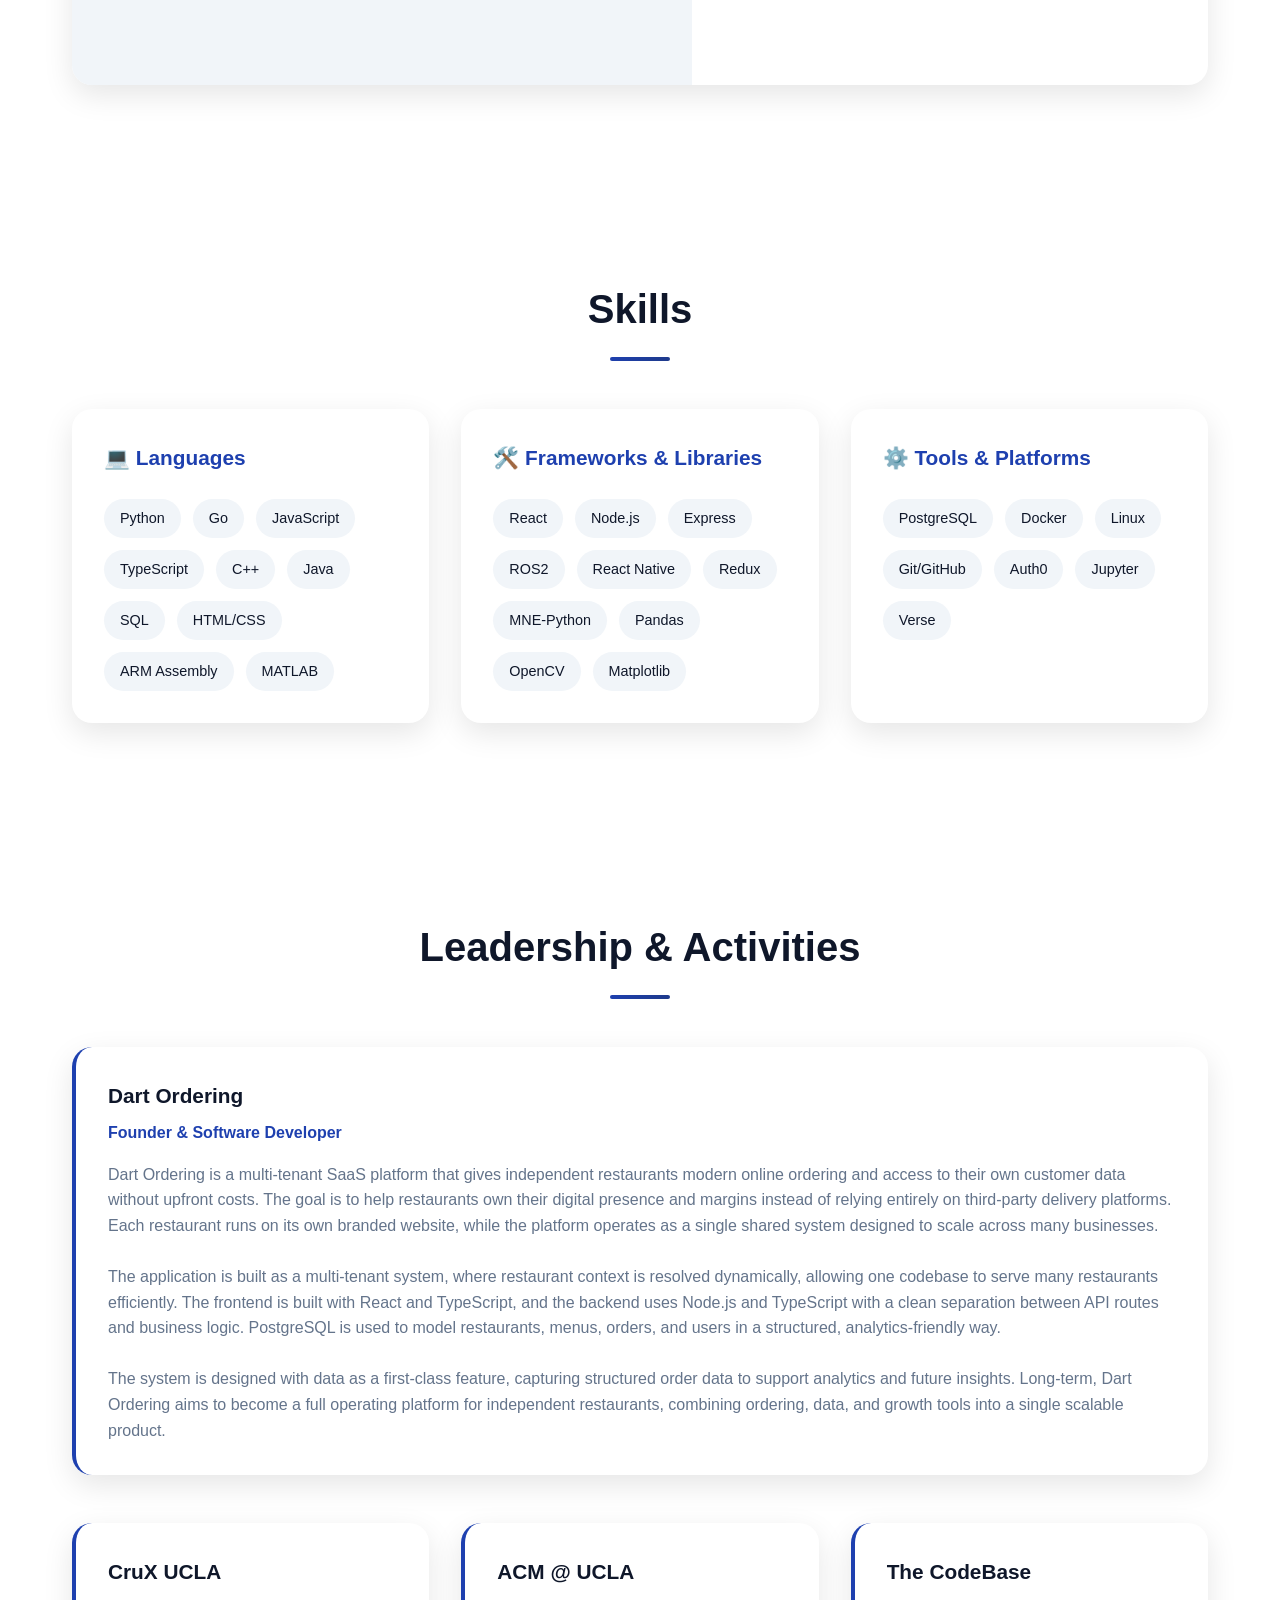
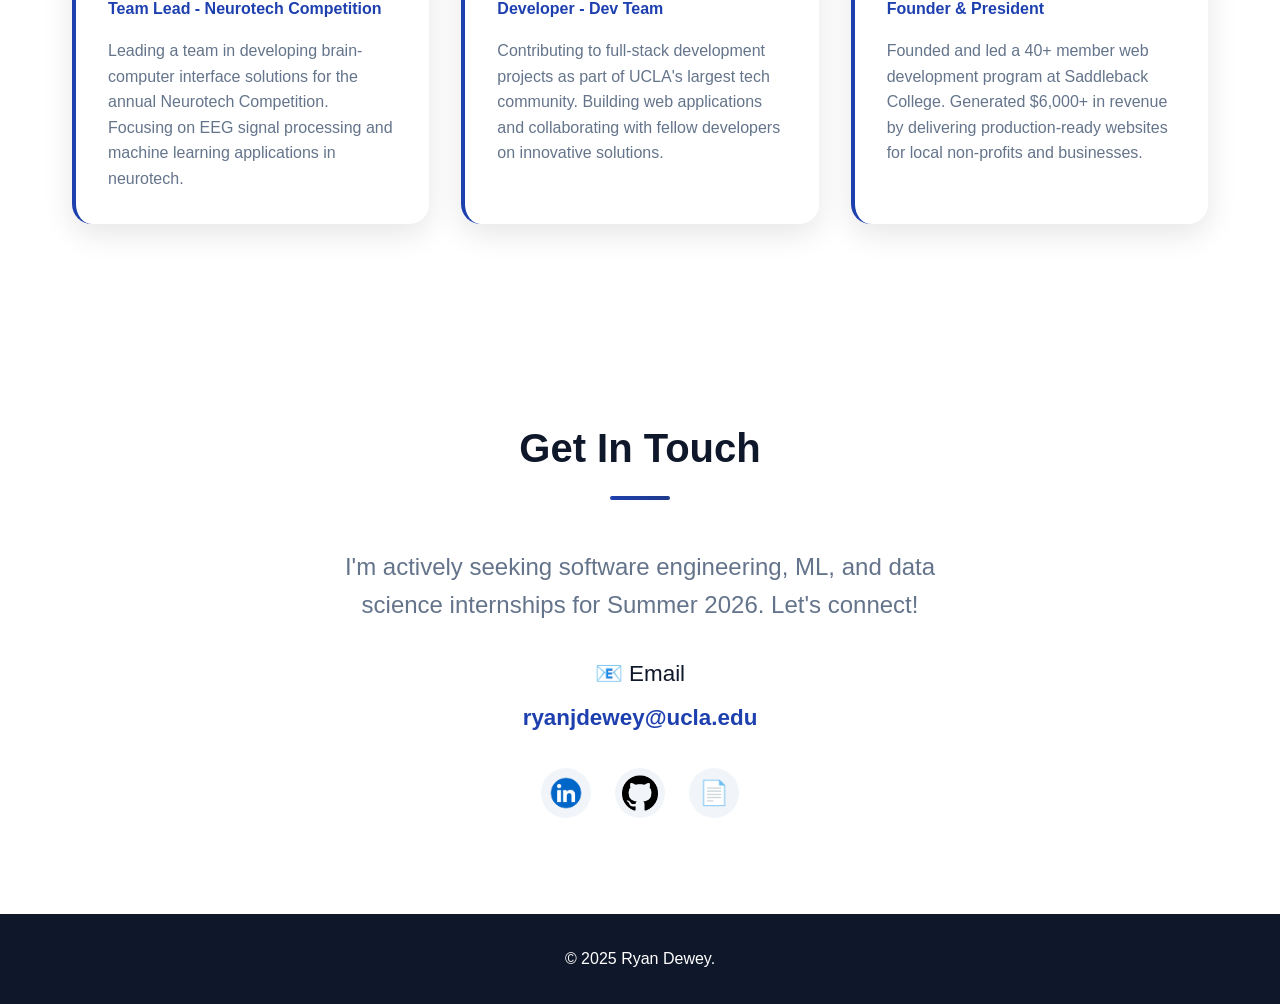
==== commit 3e0c4f27: "Added NeuroKeys video" ====
--- a/index.html
+++ b/index.html
@@ -35,7 +35,6 @@
         <div class="hero-content">
             <h1>Ryan J. Dewey</h1>
             <p class="subtitle">Computer Science & Engineering Student @ UCLA</p>
-            <p class="subtitle">SDE Intern @ Amazon</p>
             <a href="#contact" class="cta-button">Get In Touch</a>
         </div>
     </section>
@@ -112,8 +111,10 @@
 
             <div class="project-card fade-in">
                 <div class="project-demo">
-                    <img src="images/bandpower.png">
-                    
+                    <video class="demo-placeholder" autoplay loop muted playsinline>
+                        <source src="videos/EegPiano.mp4" type="video/mp4">
+                        Your browser does not support the video tag.
+                    </video>
                 </div>
                 <div class="project-content">
                     <h3>EEG Signal Processing</h3>
@@ -220,7 +221,7 @@
     <section id="contact">
         <h2 class="section-title">Get In Touch</h2>
         <div class="contact-content">
-            <p>If you'd like to connect, reach out!</p>
+            <p>I'm actively seeking software engineering, ML, and data science internships for Summer 2026. Let's connect!</p>
             
             <div class="contact-links">
                 <div class="contact-item">
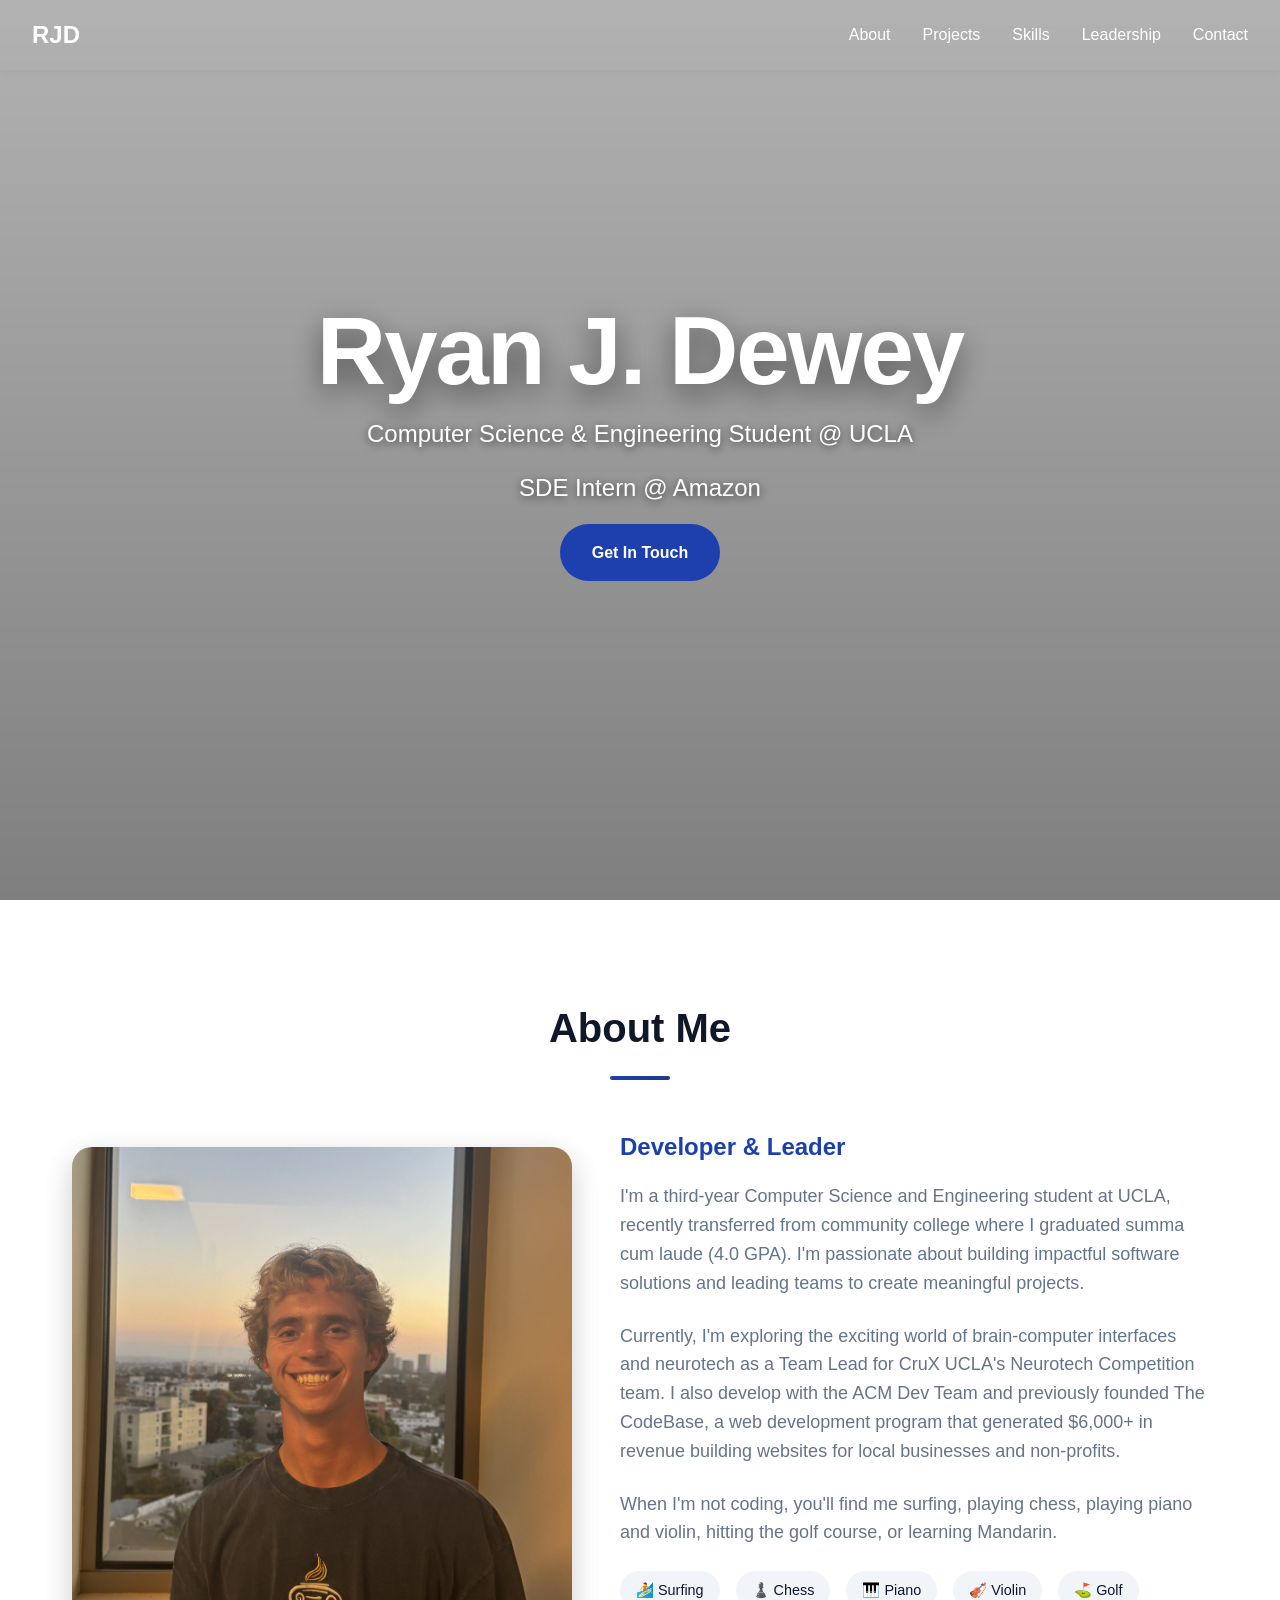
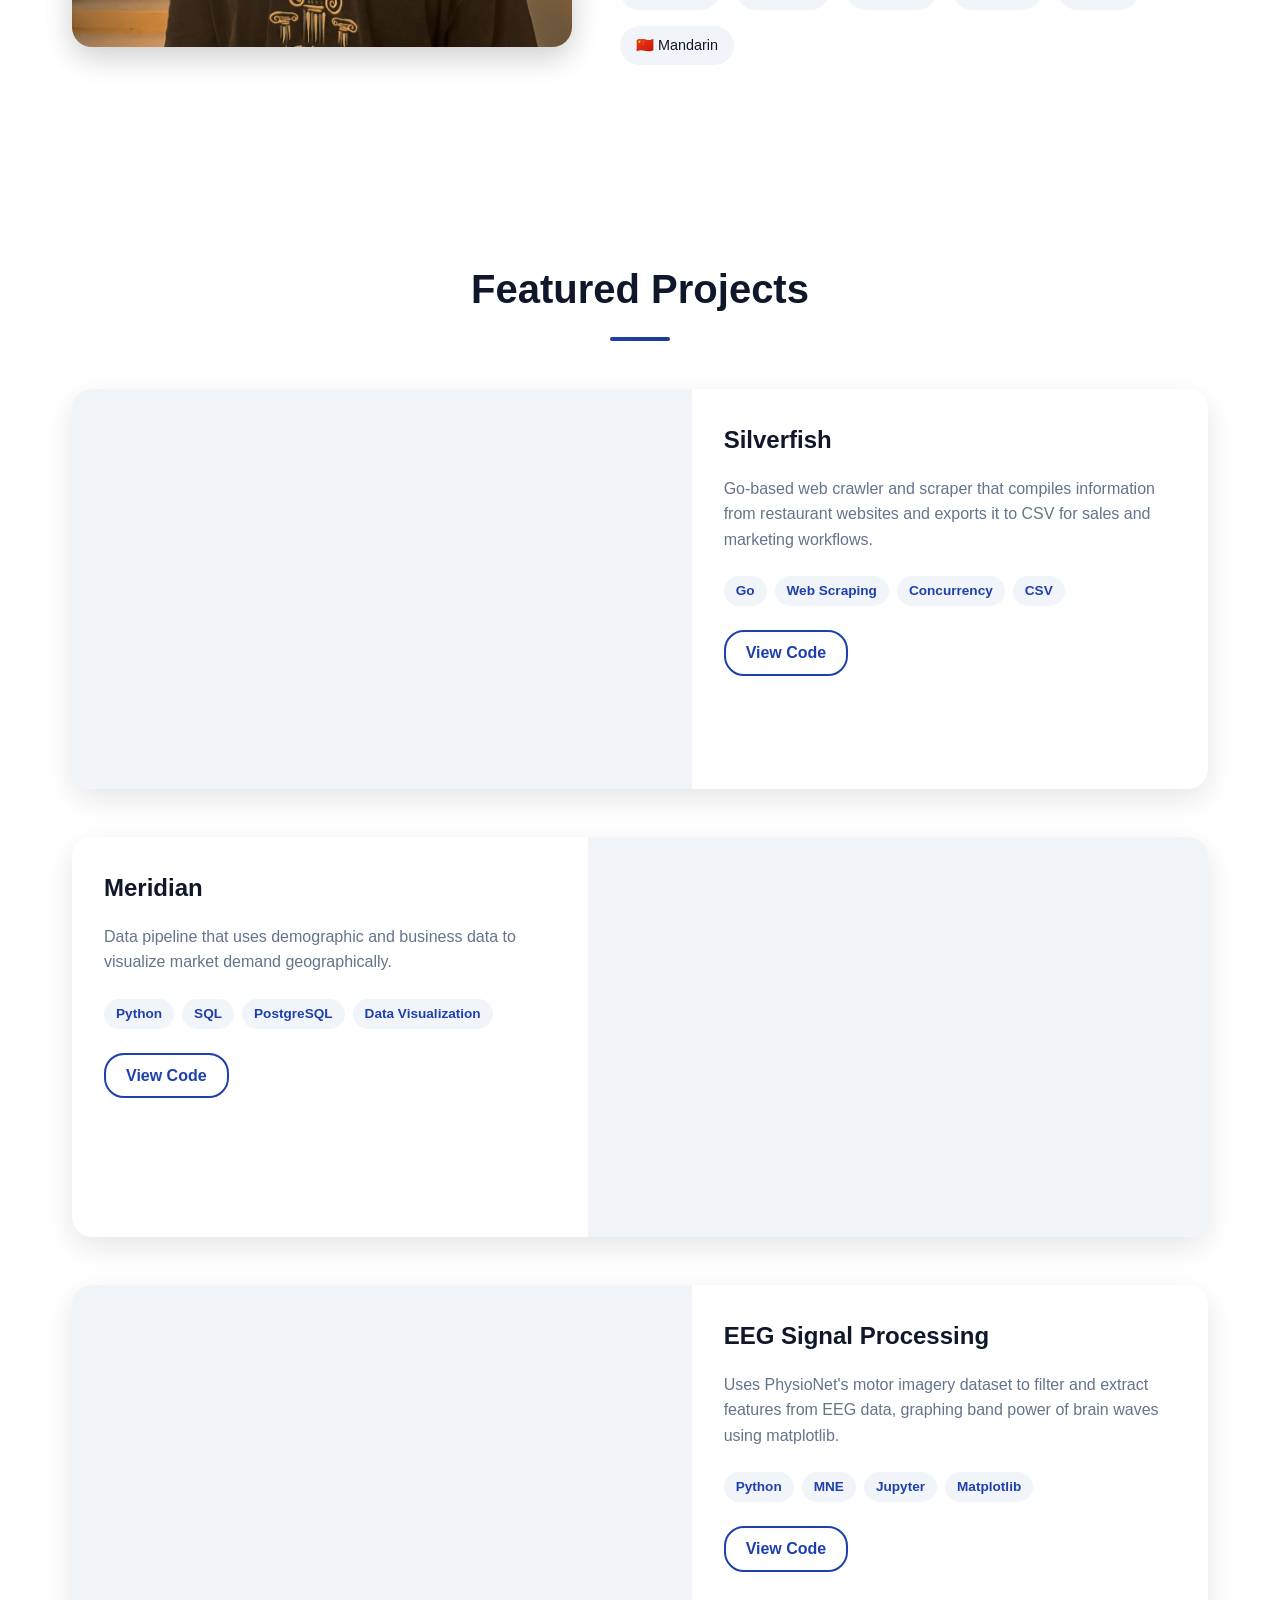
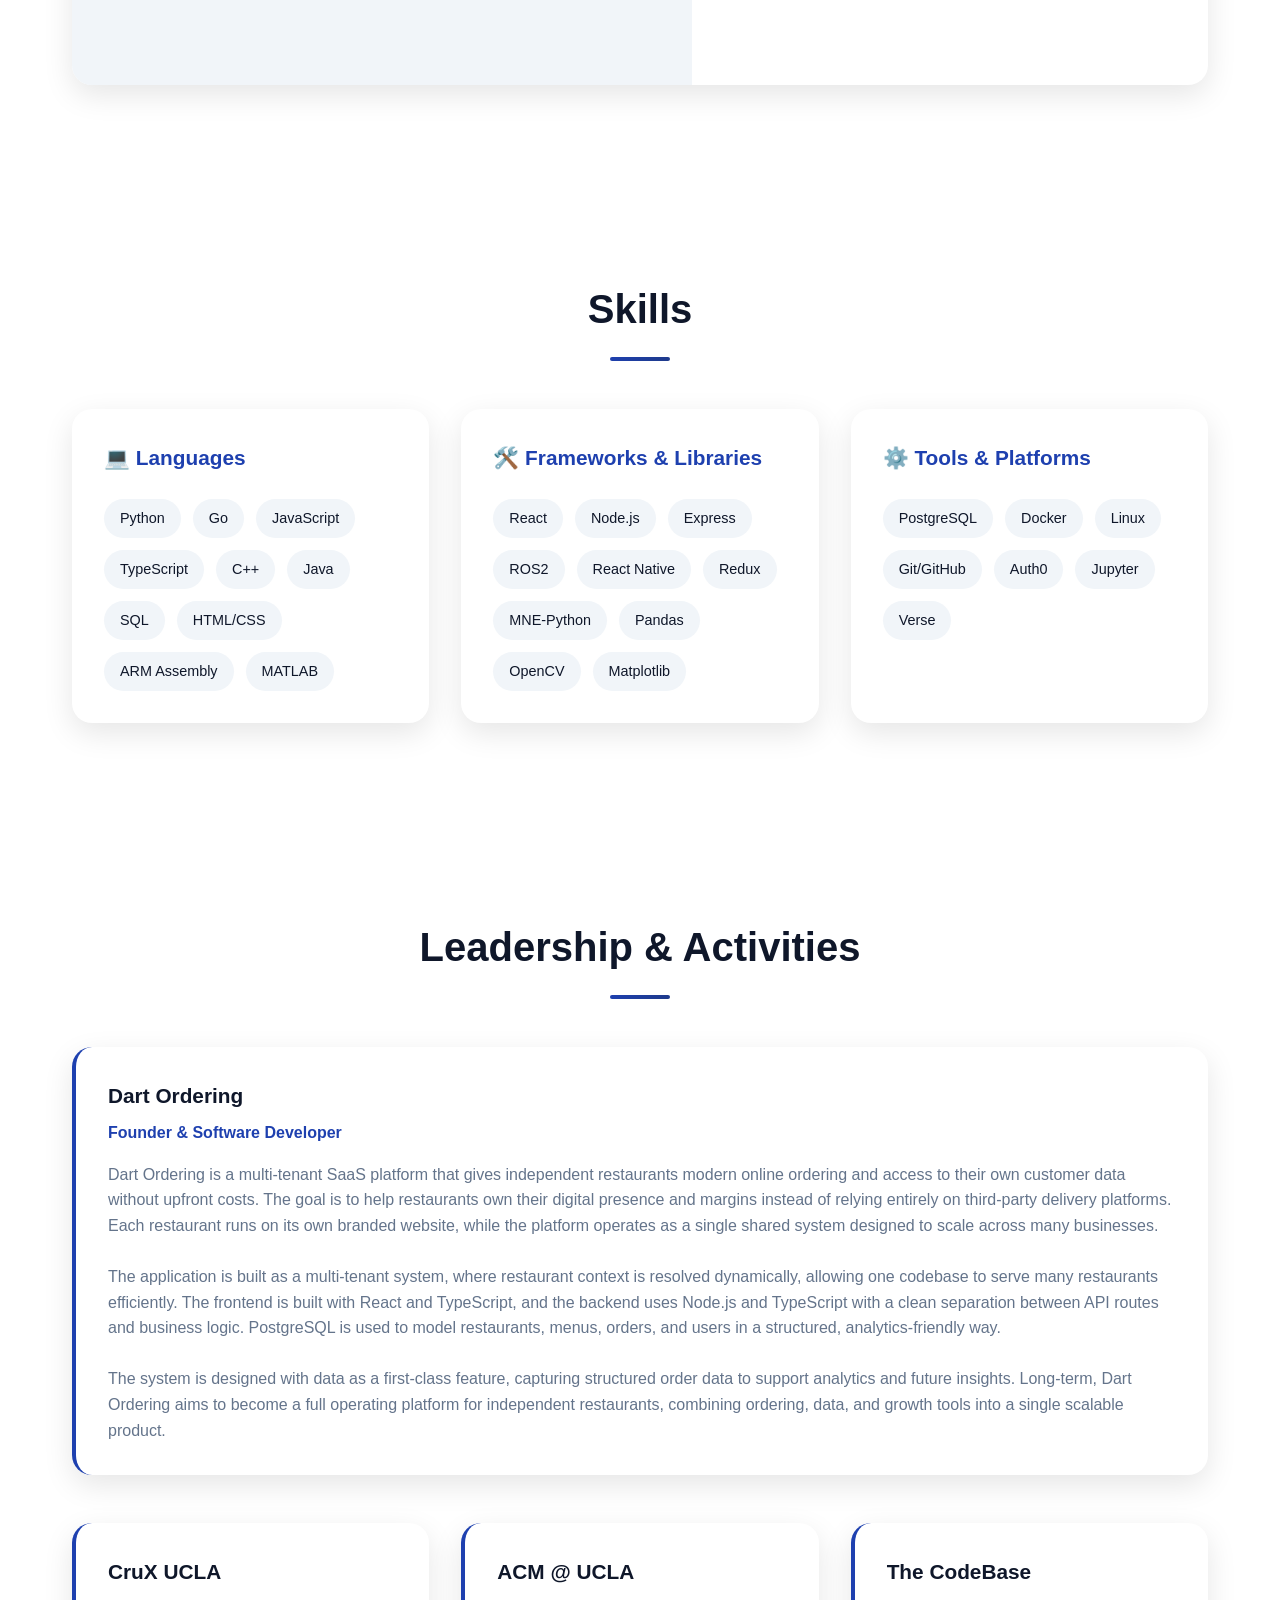
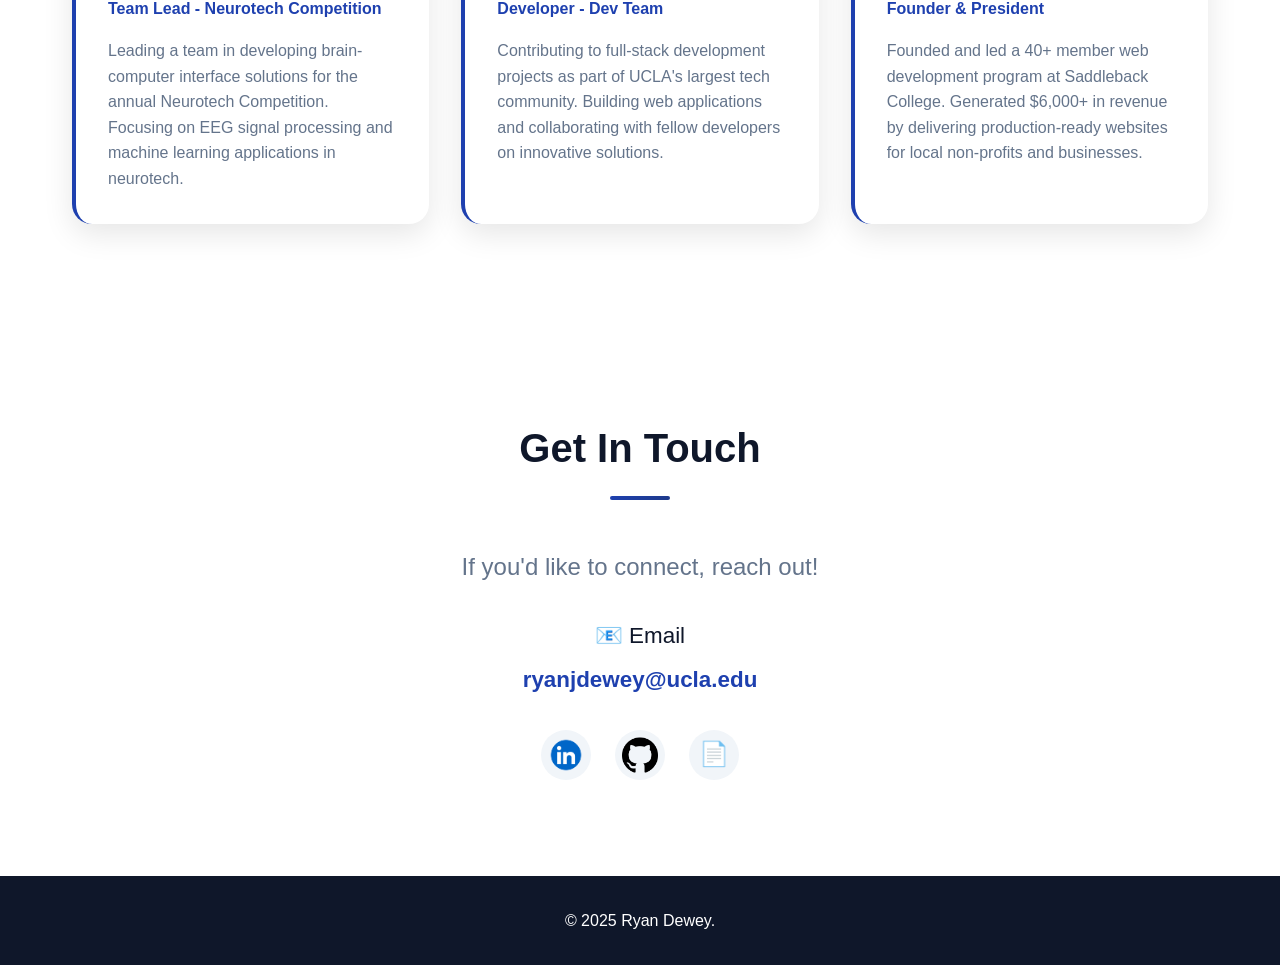
==== commit 63c56526: "Merge branch 'master' of https://github.com/RyanDewey/RyanDeweyPortfolio into patch/update-resume" ====
--- a/index.html
+++ b/index.html
@@ -35,6 +35,7 @@
         <div class="hero-content">
             <h1>Ryan J. Dewey</h1>
             <p class="subtitle">Computer Science & Engineering Student @ UCLA</p>
+            <p class="subtitle">SDE Intern @ Amazon</p>
             <a href="#contact" class="cta-button">Get In Touch</a>
         </div>
     </section>
@@ -221,7 +222,7 @@
     <section id="contact">
         <h2 class="section-title">Get In Touch</h2>
         <div class="contact-content">
-            <p>I'm actively seeking software engineering, ML, and data science internships for Summer 2026. Let's connect!</p>
+            <p>If you'd like to connect, reach out!</p>
             
             <div class="contact-links">
                 <div class="contact-item">
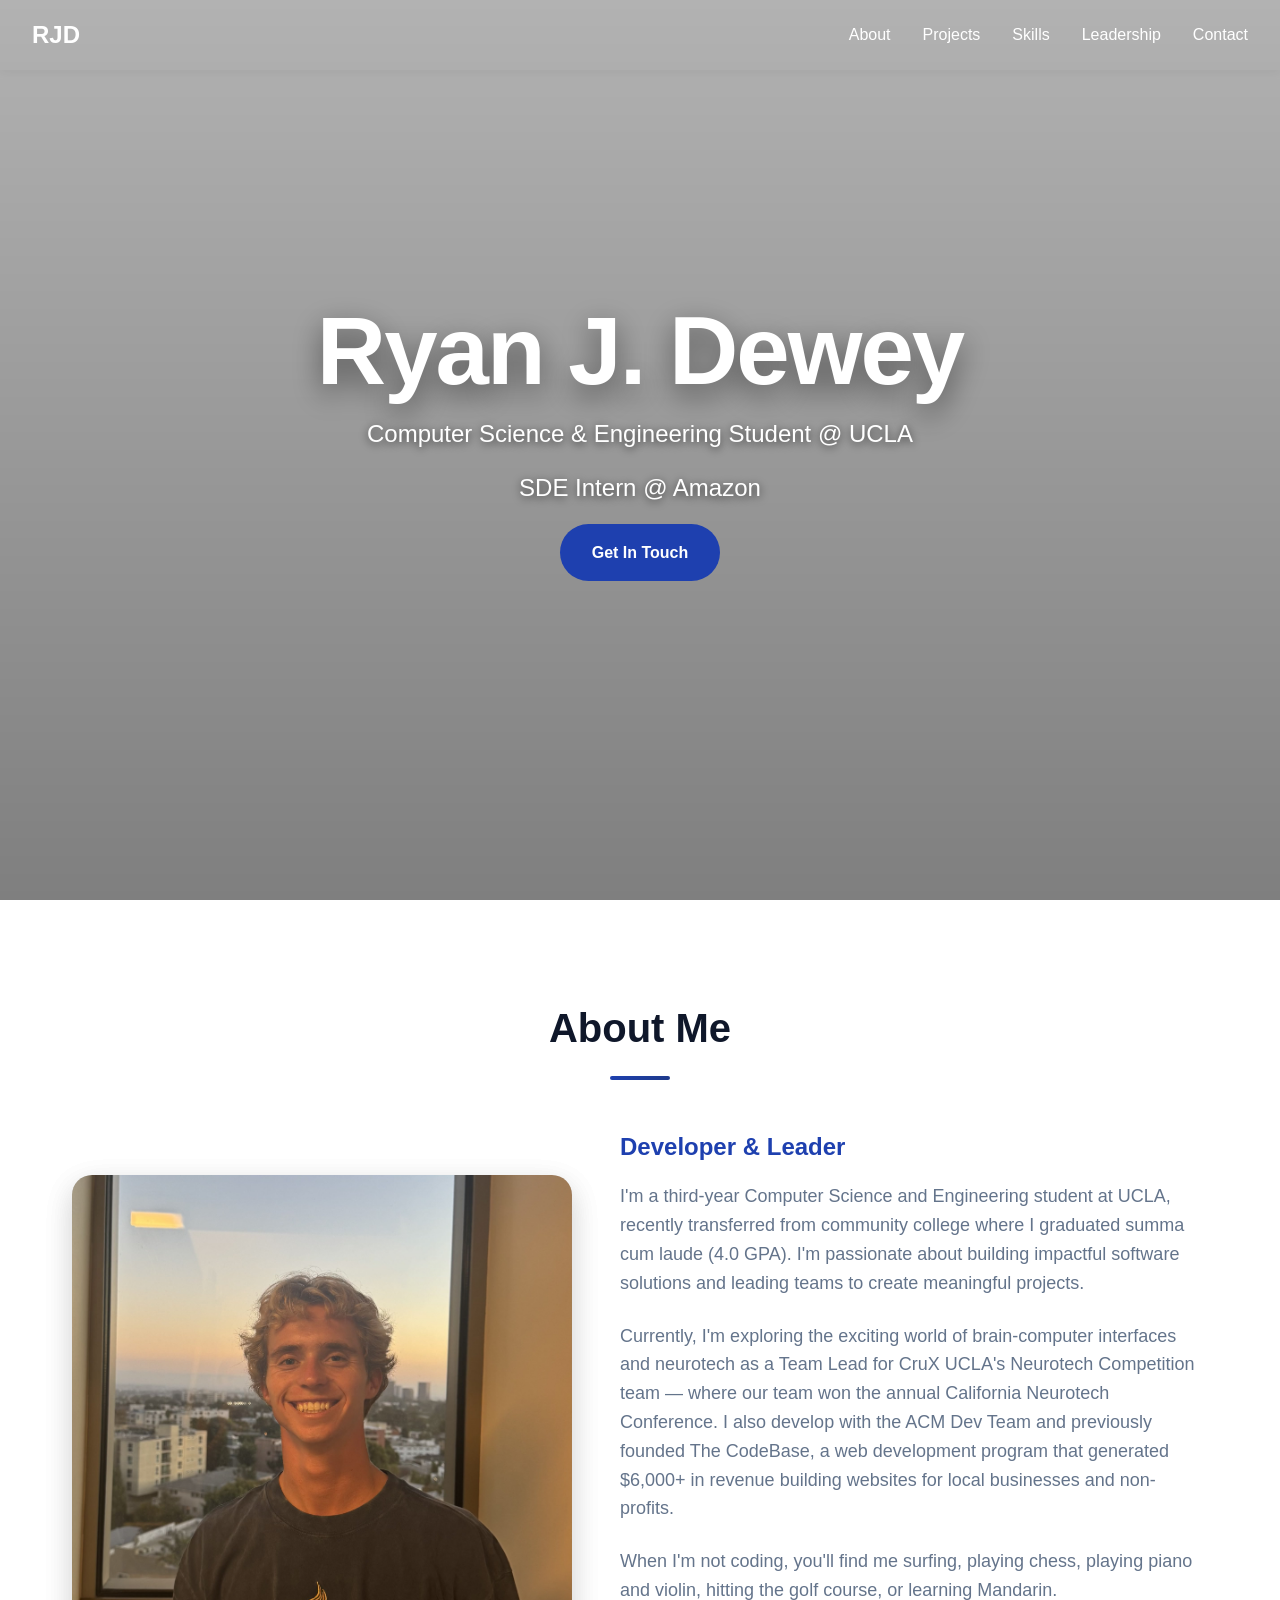
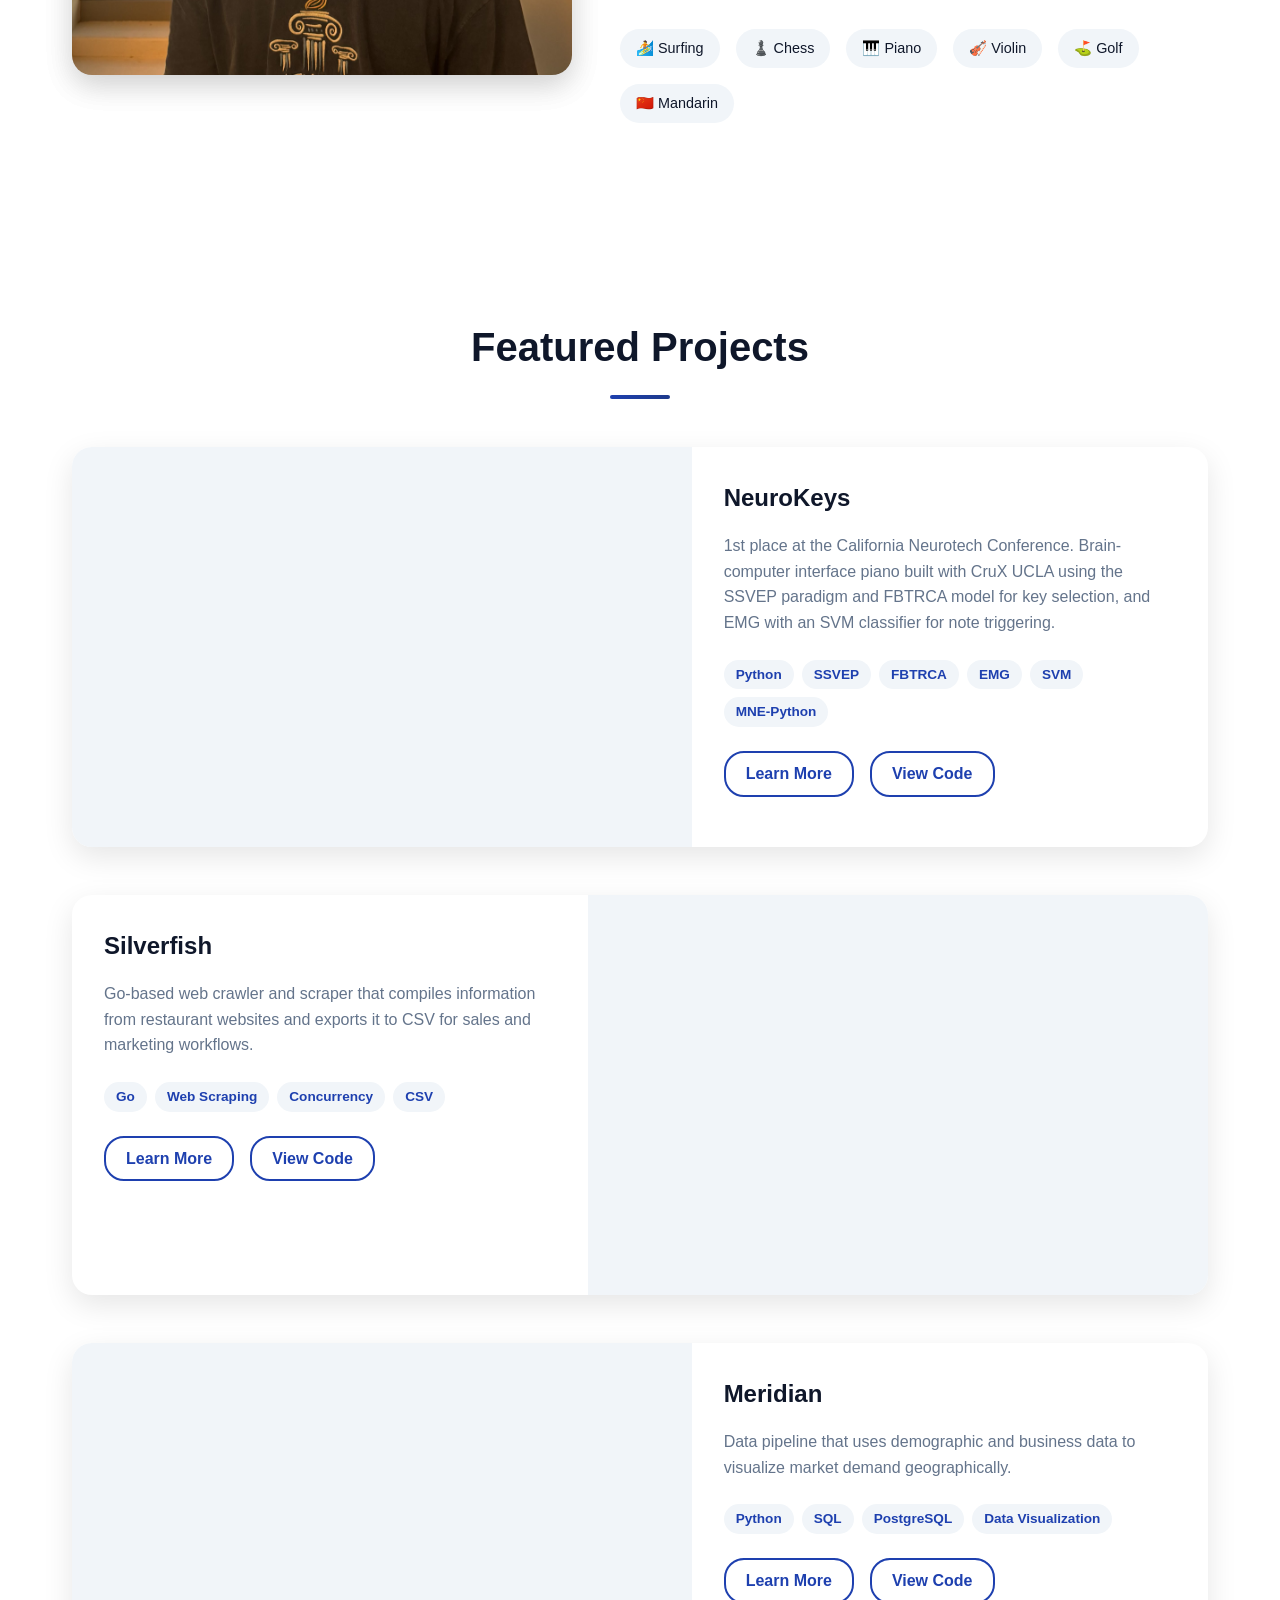
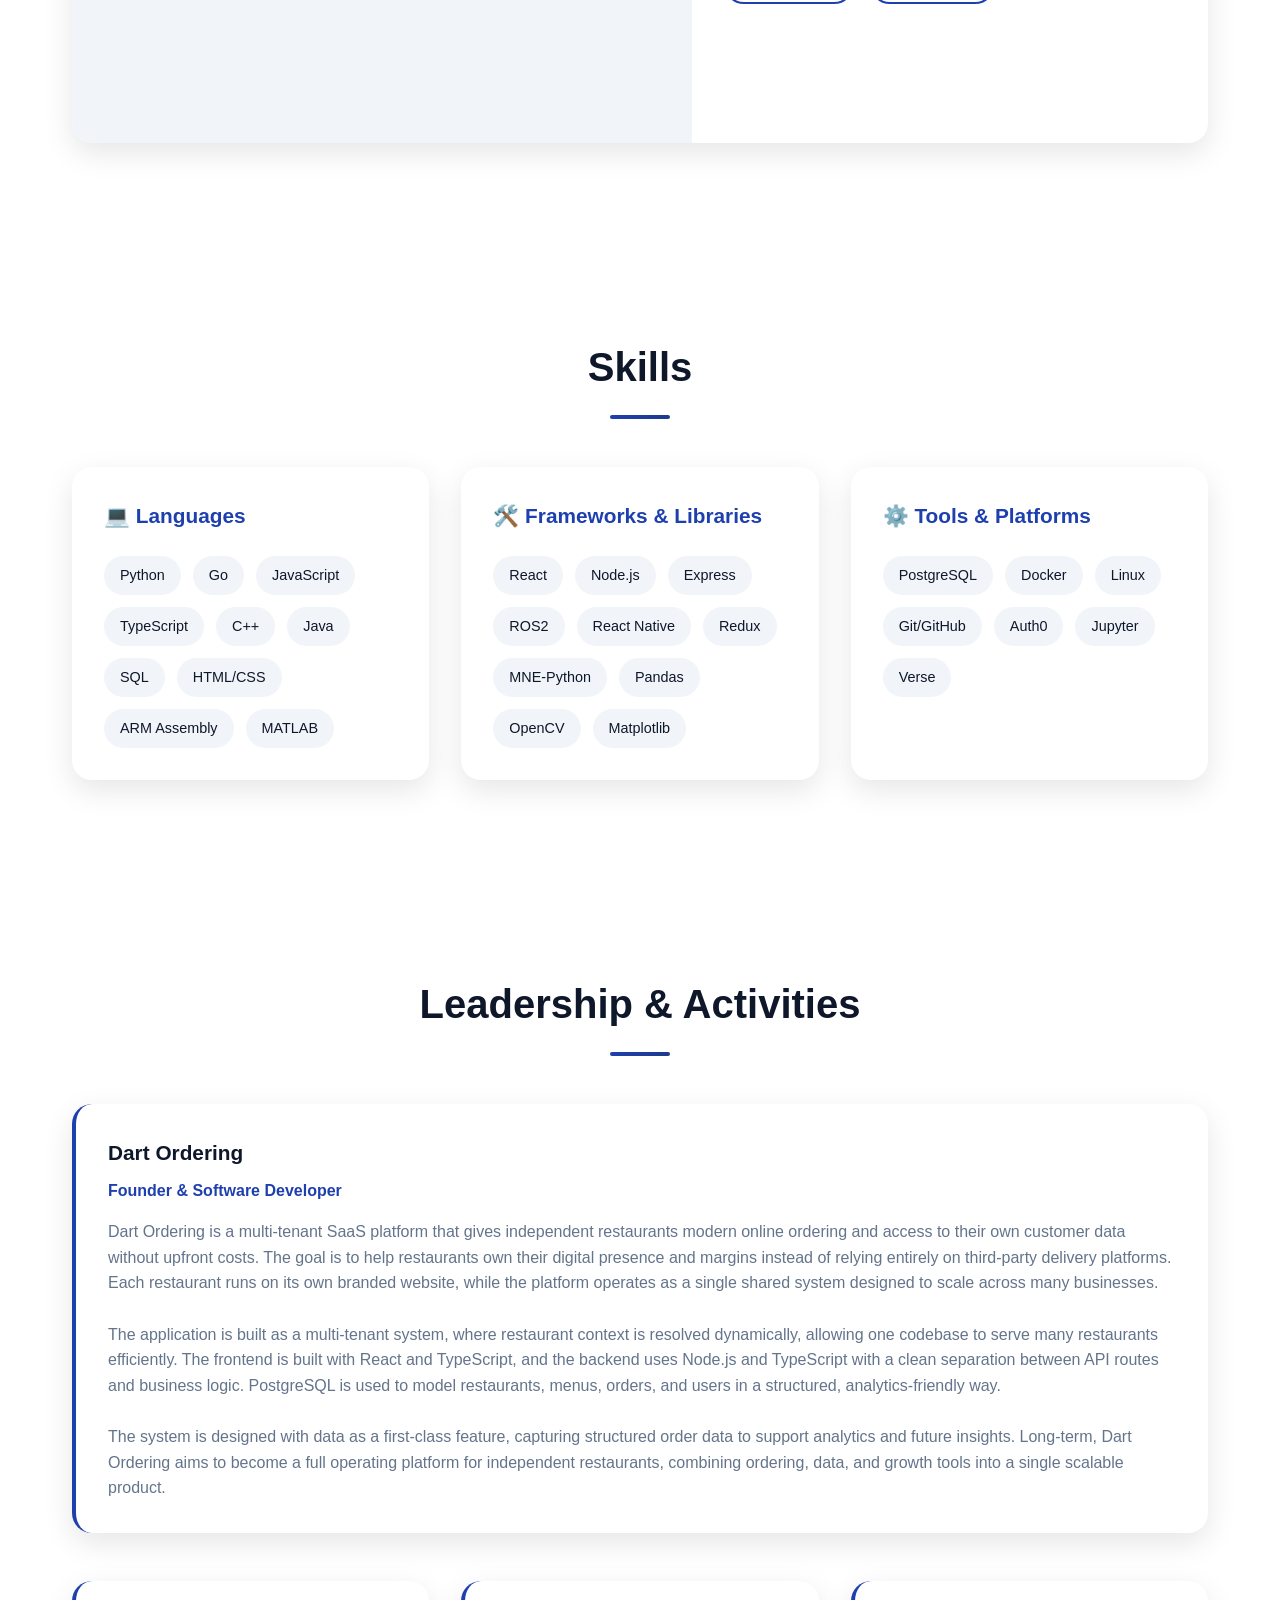
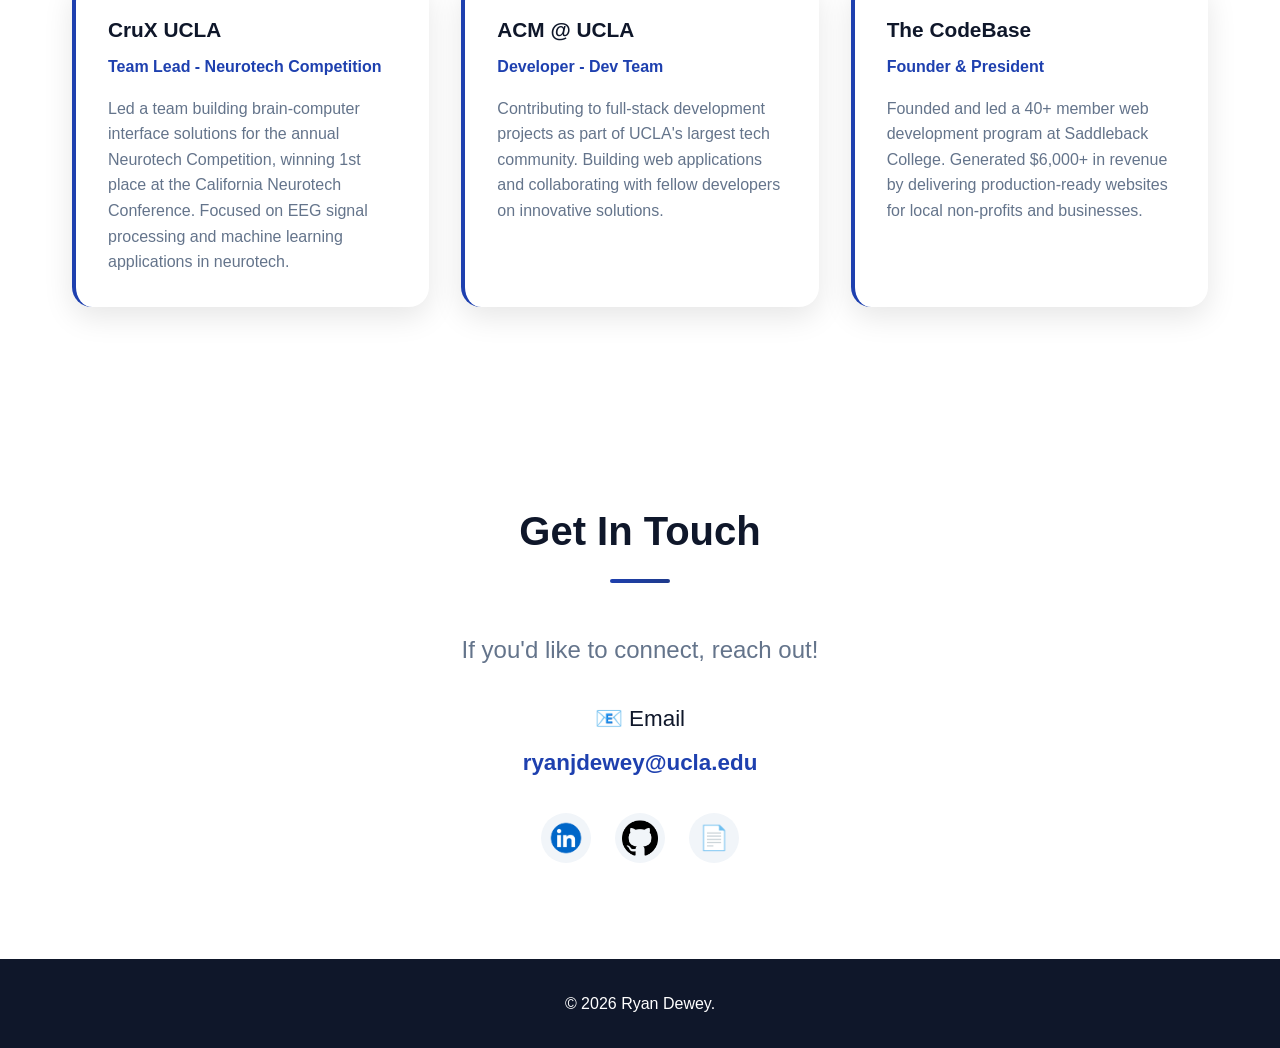
==== commit 9972dc76: "Updated projects, added project pages, added NeuroKeys" ====
--- a/index.html
+++ b/index.html
@@ -49,7 +49,7 @@
             <div class="about-text">
                 <h3>Developer & Leader</h3>
                 <p>I'm a third-year Computer Science and Engineering student at UCLA, recently transferred from community college where I graduated summa cum laude (4.0 GPA). I'm passionate about building impactful software solutions and leading teams to create meaningful projects.</p>
-                <p>Currently, I'm exploring the exciting world of brain-computer interfaces and neurotech as a Team Lead for CruX UCLA's Neurotech Competition team. I also develop with the ACM Dev Team and previously founded The CodeBase, a web development program that generated $6,000+ in revenue building websites for local businesses and non-profits.</p>
+                <p>Currently, I'm exploring the exciting world of brain-computer interfaces and neurotech as a Team Lead for CruX UCLA's Neurotech Competition team — where our team won the annual California Neurotech Conference. I also develop with the ACM Dev Team and previously founded The CodeBase, a web development program that generated $6,000+ in revenue building websites for local businesses and non-profits.</p>
                 <p>When I'm not coding, you'll find me surfing, playing chess, playing piano and violin, hitting the golf course, or learning Mandarin.</p>
                 <div class="hobbies">
                     <span class="hobby-tag">🏄 Surfing</span>
@@ -69,6 +69,31 @@
             <div class="project-card fade-in">
                 <div class="project-demo">
                     <video class="demo-placeholder" autoplay loop muted playsinline>
+                        <source src="videos/EegPiano.mp4" type="video/mp4">
+                        Your browser does not support the video tag.
+                    </video>
+                </div>
+                <div class="project-content">
+                    <h3>NeuroKeys</h3>
+                    <p>1st place at the California Neurotech Conference. Brain-computer interface piano built with CruX UCLA using the SSVEP paradigm and FBTRCA model for key selection, and EMG with an SVM classifier for note triggering.</p>
+                    <div class="tech-stack">
+                        <span class="tech-tag">Python</span>
+                        <span class="tech-tag">SSVEP</span>
+                        <span class="tech-tag">FBTRCA</span>
+                        <span class="tech-tag">EMG</span>
+                        <span class="tech-tag">SVM</span>
+                        <span class="tech-tag">MNE-Python</span>
+                    </div>
+                    <div class="project-links">
+                        <a href="projects/neurokeys.html" class="project-link">Learn More</a>
+                        <a href="https://github.com/RyanDewey/EEG-Processing-Pipeline" target="_blank" class="project-link">View Code</a>
+                    </div>
+                </div>
+            </div>
+
+            <div class="project-card fade-in">
+                <div class="project-demo">
+                    <video class="demo-placeholder zoom-top-left" autoplay loop muted playsinline>
                         <source src="videos/SilverfishDemo.mp4" type="video/mp4">
                         Your browser does not support the video tag.
                     </video>
@@ -83,6 +108,7 @@
                         <span class="tech-tag">CSV</span>
                     </div>
                     <div class="project-links">
+                        <a href="projects/silverfish.html" class="project-link">Learn More</a>
                         <a href="https://github.com/RyanDewey/silverfish" target="_blank" class="project-link">View Code</a>
                     </div>
                 </div>
@@ -90,7 +116,7 @@
 
             <div class="project-card fade-in">
                 <div class="project-demo">
-                    <video class="demo-placeholder" autoplay loop muted playsinline>
+                    <video class="demo-placeholder zoom-top-left-sm" autoplay loop muted playsinline>
                         <source src="videos/MeridianDemo.mp4" type="video/mp4">
                         Your browser does not support the video tag.
                     </video>
@@ -105,29 +131,8 @@
                         <span class="tech-tag">Data Visualization</span>
                     </div>
                     <div class="project-links">
+                        <a href="projects/meridian.html" class="project-link">Learn More</a>
                         <a href="https://github.com/RyanDewey/meridian" target="_blank" class="project-link">View Code</a>
-                    </div>
-                </div>
-            </div>
-
-            <div class="project-card fade-in">
-                <div class="project-demo">
-                    <video class="demo-placeholder" autoplay loop muted playsinline>
-                        <source src="videos/EegPiano.mp4" type="video/mp4">
-                        Your browser does not support the video tag.
-                    </video>
-                </div>
-                <div class="project-content">
-                    <h3>EEG Signal Processing</h3>
-                    <p>Uses PhysioNet's motor imagery dataset to filter and extract features from EEG data, graphing band power of brain waves using matplotlib.</p>
-                    <div class="tech-stack">
-                        <span class="tech-tag">Python</span>
-                        <span class="tech-tag">MNE</span>
-                        <span class="tech-tag">Jupyter</span>
-                        <span class="tech-tag">Matplotlib</span>
-                    </div>
-                    <div class="project-links">
-                        <a href="https://github.com/RyanDewey/EEG-Processing-Pipeline" target="_blank" class="project-link">View Code</a>
                     </div>
                 </div>
             </div>
@@ -201,7 +206,7 @@
             <div class="leadership-card fade-in">
                 <h3>CruX UCLA</h3>
                 <p class="role">Team Lead - Neurotech Competition</p>
-                <p>Leading a team in developing brain-computer interface solutions for the annual Neurotech Competition. Focusing on EEG signal processing and machine learning applications in neurotech.</p>
+                <p>Led a team building brain-computer interface solutions for the annual Neurotech Competition, winning 1st place at the California Neurotech Conference. Focused on EEG signal processing and machine learning applications in neurotech.</p>
             </div>
 
             <div class="leadership-card fade-in">
@@ -246,7 +251,7 @@
     </section>
 
     <footer>
-        <p>&copy; 2025 Ryan Dewey.</p>
+        <p>&copy; 2026 Ryan Dewey.</p>
     </footer>
 
 </body>
--- a/styles.css
+++ b/styles.css
@@ -281,6 +281,19 @@
     width: 100%;
     height: 100%;
     object-fit: cover;
+}
+
+/* Zoom into top-left of a video — important content is in that quadrant */
+.zoom-top-left {
+    transform: scale(1.7);
+    transform-origin: left top;
+    object-position: 4% top;
+}
+
+.zoom-top-left-sm {
+    transform: scale(1.2);
+    transform-origin: left top;
+    object-position: 4% top;
 }
 
 .project-demo img {
@@ -838,3 +851,212 @@
     position: relative;
   }
 }
+
+/* =========================================================
+   PROJECT DETAIL PAGES
+   ========================================================= */
+
+.project-page-hero {
+    min-height: 360px;
+    display: flex;
+    align-items: flex-end;
+    padding: 2rem 2rem 3rem;
+    background: linear-gradient(135deg, var(--secondary) 0%, var(--primary) 60%, #3b82f6 100%);
+    position: relative;
+    overflow: hidden;
+    max-width: none;
+    margin: 0;
+}
+
+.project-page-hero::before {
+    content: '';
+    position: absolute;
+    top: 0; left: 0; right: 0; bottom: 0;
+    background: rgba(0, 0, 0, 0.2);
+}
+
+.project-page-hero-content {
+    position: relative;
+    z-index: 1;
+    max-width: 1100px;
+    width: 100%;
+    margin: 0 auto;
+    padding-top: 80px;
+}
+
+.back-link {
+    display: inline-flex;
+    align-items: center;
+    gap: 0.4rem;
+    color: rgba(255, 255, 255, 0.75);
+    text-decoration: none;
+    font-size: 0.9rem;
+    font-weight: 500;
+    margin-bottom: 1.25rem;
+    transition: color 0.2s;
+}
+
+.back-link:hover {
+    color: white;
+}
+
+.project-page-hero h1 {
+    font-size: 3.5rem;
+    font-weight: 800;
+    color: white;
+    line-height: 1.1;
+    margin-bottom: 0.75rem;
+    letter-spacing: -1.5px;
+    text-shadow: 0 4px 20px rgba(0, 0, 0, 0.3);
+}
+
+.project-page-hero .project-tagline {
+    font-size: 1.15rem;
+    color: rgba(255, 255, 255, 0.85);
+}
+
+.project-detail-body {
+    max-width: 1100px;
+    margin: 0 auto;
+    padding: 4rem 2rem 6rem;
+}
+
+.project-detail-video-wrapper {
+    border-radius: 20px;
+    overflow: hidden;
+    box-shadow: 0 20px 60px rgba(0, 0, 0, 0.15);
+    margin-bottom: 4rem;
+    aspect-ratio: 16 / 9;
+}
+
+.project-detail-video-wrapper video {
+    width: 100%;
+    height: 100%;
+    object-fit: cover;
+    display: block;
+}
+
+.detail-section {
+    margin-bottom: 3.5rem;
+}
+
+.detail-section h2 {
+    font-size: 1.75rem;
+    font-weight: 700;
+    color: var(--dark);
+    margin-bottom: 1.25rem;
+    padding-bottom: 0.75rem;
+    border-bottom: 3px solid var(--light-gray);
+    position: relative;
+}
+
+.detail-section h2::after {
+    content: '';
+    position: absolute;
+    bottom: -3px;
+    left: 0;
+    width: 50px;
+    height: 3px;
+    background: linear-gradient(135deg, var(--primary), var(--secondary));
+    border-radius: 2px;
+}
+
+.detail-section p {
+    color: var(--gray);
+    font-size: 1.05rem;
+    line-height: 1.85;
+    margin-bottom: 1rem;
+}
+
+.tech-approach-grid {
+    display: grid;
+    grid-template-columns: 1fr 1fr;
+    gap: 1.5rem;
+    margin-top: 1.5rem;
+}
+
+.tech-approach-card {
+    background: var(--light-gray);
+    border-radius: 16px;
+    padding: 1.75rem;
+    border-left: 4px solid var(--primary);
+}
+
+.tech-approach-card h3 {
+    font-weight: 700;
+    color: var(--primary);
+    margin-bottom: 0.75rem;
+    text-transform: uppercase;
+    letter-spacing: 0.05em;
+    font-size: 0.8rem;
+}
+
+.tech-approach-card p {
+    color: var(--gray);
+    font-size: 0.95rem;
+    line-height: 1.75;
+    margin: 0;
+}
+
+.gallery-grid {
+    display: grid;
+    grid-template-columns: repeat(3, 1fr);
+    gap: 1rem;
+}
+
+.gallery-item {
+    aspect-ratio: 4 / 3;
+    border-radius: 12px;
+    overflow: hidden;
+}
+
+.gallery-item img {
+    width: 100%;
+    height: 100%;
+    object-fit: cover;
+    display: block;
+    transition: transform 0.3s ease;
+}
+
+.gallery-item img:hover {
+    transform: scale(1.04);
+}
+
+.gallery-placeholder {
+    aspect-ratio: 4 / 3;
+    background: var(--light-gray);
+    border-radius: 12px;
+    display: flex;
+    flex-direction: column;
+    align-items: center;
+    justify-content: center;
+    color: var(--gray);
+    font-size: 0.85rem;
+    gap: 0.5rem;
+    border: 2px dashed #cbd5e1;
+}
+
+.gallery-placeholder span {
+    font-size: 1.5rem;
+}
+
+.project-detail-links {
+    display: flex;
+    gap: 1rem;
+    flex-wrap: wrap;
+}
+
+@media (max-width: 768px) {
+    .project-page-hero h1 {
+        font-size: 2.25rem;
+        letter-spacing: -0.5px;
+    }
+
+    .tech-approach-grid {
+        grid-template-columns: 1fr;
+    }
+
+    .gallery-grid {
+        grid-template-columns: 1fr 1fr;
+    }
+}
